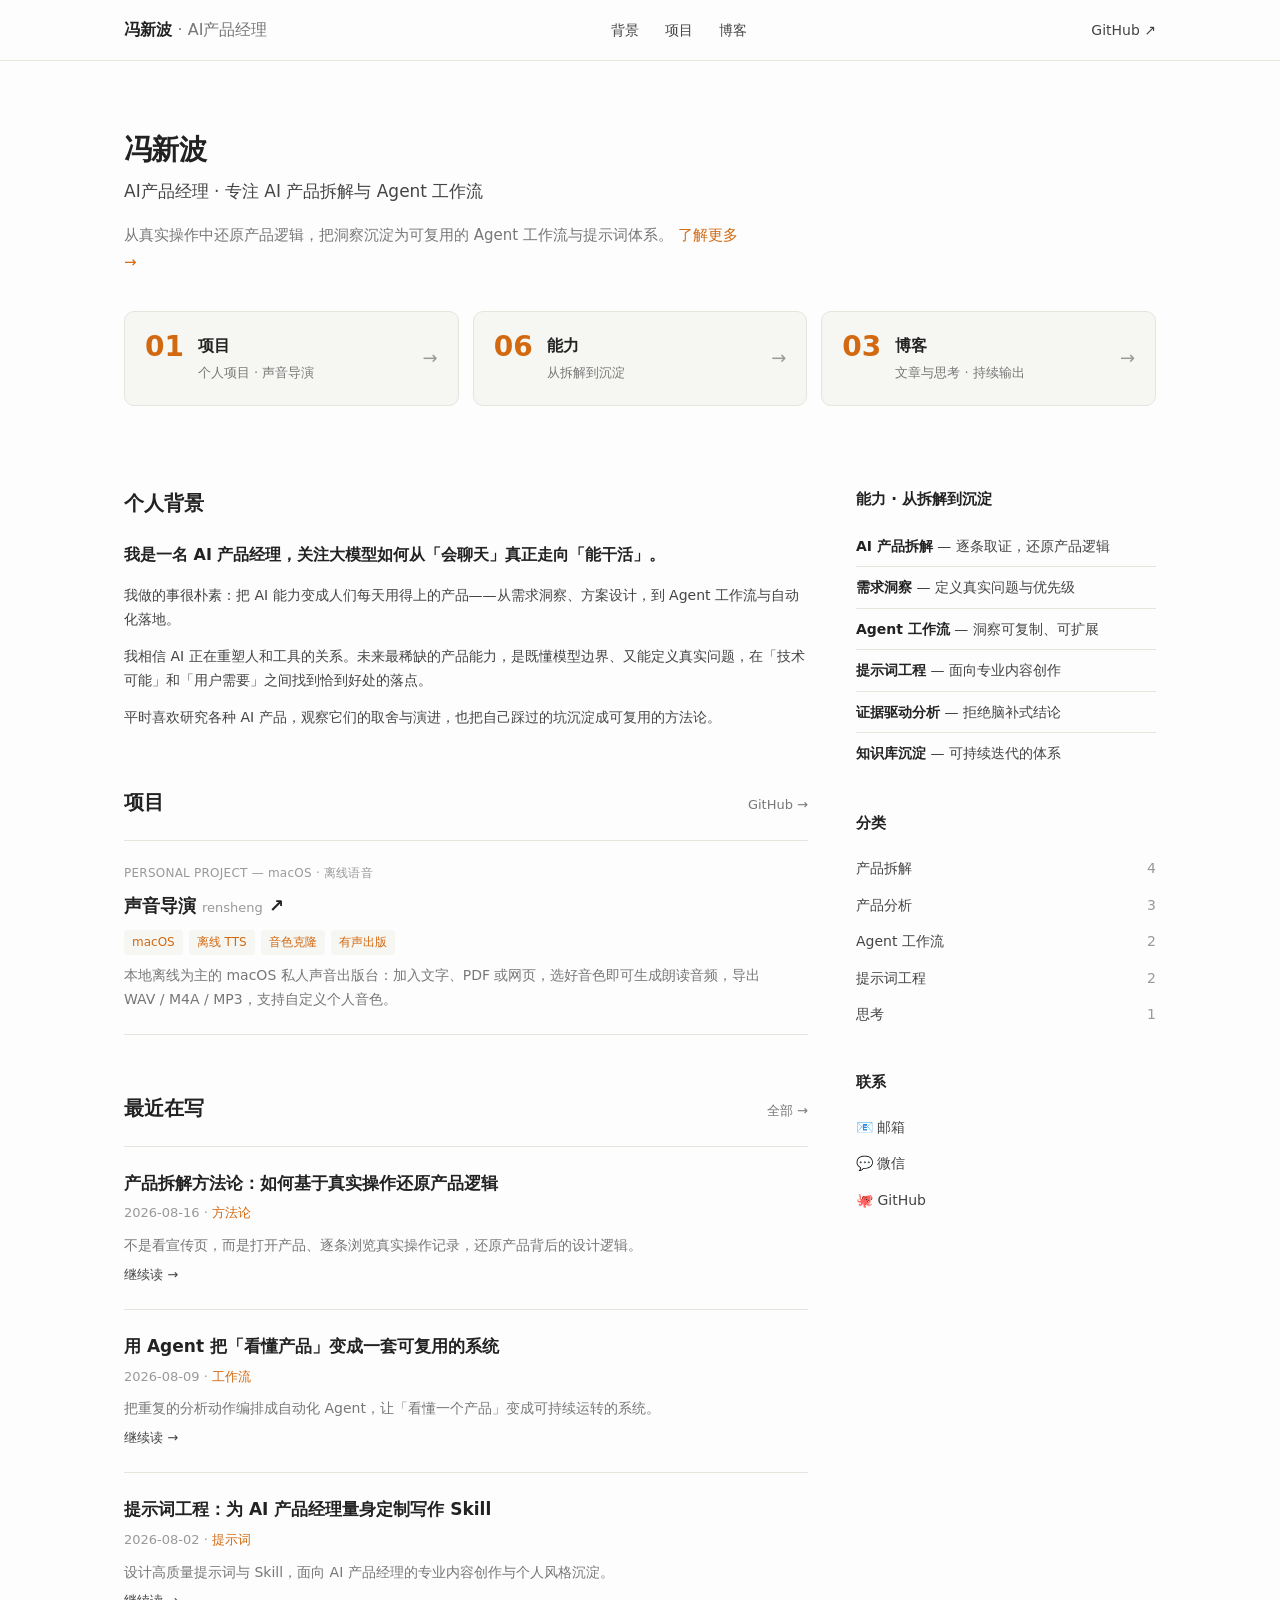
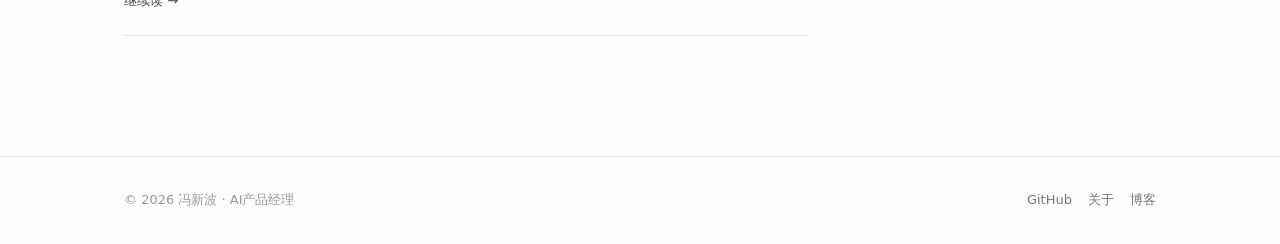
==== index.html @ 83d8dc81 "清除「用户旅程分析」表述，拆解保留但精简" ====
<!DOCTYPE html>
<html lang="zh-CN">
<head>
<meta charset="UTF-8" />
<meta name="viewport" content="width=device-width, initial-scale=1.0" />
<title>冯新波 · AI产品经理</title>
<meta name="description" content="冯新波，AI产品经理。专注 AI 产品拆解、Agent 工作流与提示词工程。" />

<style>
  :root {
    --bg: #fdfdfd;         /* 米白底 */
    --bg-soft: #f6f6f3;    /* 浅暖灰 */
    --bg-soft-2: #efeeea;  /* 更浅暖灰 */
    --ink: #222222;        /* 主文字 */
    --ink-soft: #444444;   /* 次级文字 */
    --ink-mute: #777777;   /* 弱文字 */
    --ink-faint: #999999;  /* 更弱文字 */
    --rule: #e6e4dd;       /* 分隔线 */
    --accent: #d26911;     /* 橙色点缀 */
    --accent-hover: #b35309;
    --max: 1080px;
  }

  * { margin: 0; padding: 0; box-sizing: border-box; }
  html { scroll-behavior: smooth; }

  body {
    font-family: -apple-system, "system-ui", "SF Pro Text", "PingFang SC",
      "Hiragino Sans GB", "Microsoft YaHei", "Helvetica Neue", Arial, sans-serif;
    background: var(--bg);
    color: var(--ink);
    font-size: 15px;
    line-height: 1.75;
    -webkit-font-smoothing: antialiased;
  }

  a { color: inherit; text-decoration: none; }
  a:hover { color: var(--accent); }
  ul { list-style: none; }

  .container { max-width: var(--max); margin: 0 auto; padding: 0 24px; }

  /* ---------- 顶栏 ---------- */
  header {
    position: sticky; top: 0; z-index: 50;
    background: rgba(253,253,253,.92);
    backdrop-filter: blur(10px);
    -webkit-backdrop-filter: blur(10px);
    border-bottom: 1px solid var(--rule);
  }
  .nav { display: flex; align-items: center; justify-content: space-between; height: 60px; gap: 20px; }
  .brand { font-weight: 700; font-size: 16px; color: var(--ink); white-space: nowrap; }
  .brand .tagline { font-weight: 400; color: var(--ink-mute); }
  .nav-links { display: flex; gap: 26px; }
  .nav-links a { font-size: 14px; color: var(--ink-soft); }
  .nav-links a:hover { color: var(--accent); }
  .nav-gh { font-size: 14px; color: var(--ink-soft); white-space: nowrap; }
  .nav-gh:hover { color: var(--accent); }
  @media (max-width: 680px) { .brand .tagline { display: none; } .nav-links { gap: 16px; } }

  /* ---------- Hero ---------- */
  .hero { padding: 72px 0 40px; }
  .hero h1 { font-size: 28px; font-weight: 800; letter-spacing: -0.02em; line-height: 1.2; }
  .hero .sub { font-size: 17px; color: var(--ink-soft); margin-top: 10px; }
  .hero .intro { font-size: 15px; color: var(--ink-mute); max-width: 620px; margin-top: 16px; }
  .hero .intro a { color: var(--accent); }

  /* 统计卡片 */
  .cards { display: grid; grid-template-columns: repeat(3, 1fr); gap: 14px; margin-top: 36px; }
  @media (max-width: 680px) { .cards { grid-template-columns: 1fr; } }
  .card {
    display: flex; align-items: flex-start; gap: 14px;
    background: var(--bg-soft); border: 1px solid var(--rule); border-radius: 10px;
    padding: 20px; transition: border-color .2s, transform .2s;
  }
  .card:hover { border-color: var(--accent); transform: translateY(-2px); }
  .card .num { font-size: 28px; font-weight: 800; color: var(--accent); line-height: 1.1; }
  .card h3 { font-size: 16px; font-weight: 700; }
  .card p { font-size: 13px; color: var(--ink-mute); margin-top: 2px; }
  .card .arrow { margin-left: auto; color: var(--ink-faint); font-size: 18px; align-self: center; }

  /* ---------- 两栏布局 ---------- */
  .layout { display: grid; grid-template-columns: 1fr 300px; gap: 48px; padding: 40px 0 64px; }
  @media (max-width: 860px) { .layout { grid-template-columns: 1fr; } }

  /* 主栏 section */
  .main section { margin-bottom: 56px; }
  .sec-head { display: flex; align-items: baseline; justify-content: space-between; margin-bottom: 20px; }
  .sec-head h2 { font-size: 20px; font-weight: 700; }
  .sec-head .all { font-size: 13px; color: var(--ink-mute); }
  .sec-head .all:hover { color: var(--accent); }

  .about-text .lead { font-size: 16px; color: var(--ink); font-weight: 600; margin-bottom: 14px; }
  .about-text p { font-size: 14px; color: var(--ink-soft); margin-bottom: 12px; }

  /* 项目列表 */
  .project-item { padding: 22px 0; border-top: 1px solid var(--rule); }
  .project-item:last-child { border-bottom: 1px solid var(--rule); }
  .project-item .meta { font-size: 12px; color: var(--ink-faint); letter-spacing: .02em; margin-bottom: 6px; }
  .project-item h3 { font-size: 18px; font-weight: 700; }
  .project-item h3 a:hover { color: var(--accent); }
  .project-item h3 .repo { font-weight: 400; font-size: 13px; color: var(--ink-faint); margin-left: 6px; }
  .project-item .tags { margin-top: 6px; }
  .project-item .tag { display: inline-block; font-size: 12px; color: var(--accent); background: var(--bg-soft); border-radius: 4px; padding: 2px 8px; margin-right: 6px; }
  .project-item p { font-size: 14px; color: var(--ink-mute); margin-top: 8px; max-width: 640px; }

  /* 博客列表 */
  .post-item { padding: 22px 0; border-top: 1px solid var(--rule); }
  .post-item:last-child { border-bottom: 1px solid var(--rule); }
  .post-item h3 { font-size: 17px; font-weight: 700; }
  .post-item h3 a:hover { color: var(--accent); }
  .post-item .meta { font-size: 13px; color: var(--ink-faint); margin-top: 4px; }
  .post-item .meta .cat { color: var(--accent); }
  .post-item p { font-size: 14px; color: var(--ink-mute); margin-top: 8px; }
  .post-item .more { font-size: 13px; color: var(--ink-soft); margin-top: 6px; display: inline-block; }
  .post-item .more:hover { color: var(--accent); }

  /* ---------- 侧栏 ---------- */
  .sidebar section { margin-bottom: 36px; }
  .sidebar h2 { font-size: 15px; font-weight: 700; margin-bottom: 14px; color: var(--ink); }
  .sidebar .about-me { display: flex; gap: 14px; align-items: flex-start; }
  .avatar {
    width: 52px; height: 52px; border-radius: 50%; flex-shrink: 0;
    background: var(--bg-soft-2); color: var(--accent);
    display: grid; place-items: center; font-size: 22px; font-weight: 700;
  }
  .sidebar .about-me p { font-size: 13.5px; color: var(--ink-soft); }
  .sidebar .about-me p + p { margin-top: 6px; }
  .sidebar .about-me .name { font-weight: 700; color: var(--ink); font-size: 15px; }
  .sidebar .about-me a { color: var(--accent); }

  /* 能力列表 */
  .skill-list li { padding: 8px 0; border-top: 1px solid var(--rule); font-size: 14px; color: var(--ink-soft); }
  .skill-list li:first-child { border-top: none; }
  .skill-list li b { font-weight: 600; color: var(--ink); }

  /* 分类 */
  .cat-list li { display: flex; justify-content: space-between; padding: 6px 0; font-size: 14px; }
  .cat-list li a { color: var(--ink-soft); }
  .cat-list li a:hover { color: var(--accent); }
  .cat-list li .count { color: var(--ink-faint); }

  /* 联系 */
  .contact-list li { padding: 6px 0; font-size: 14px; }
  .contact-list a { color: var(--ink-soft); }
  .contact-list a:hover { color: var(--accent); }

  /* ---------- 页脚 ---------- */
  footer { border-top: 1px solid var(--rule); padding: 32px 0; }
  .footer-inner { display: flex; justify-content: space-between; align-items: center; gap: 16px; flex-wrap: wrap; font-size: 13px; color: var(--ink-faint); }
  .footer-inner .links { display: flex; gap: 16px; }
  .footer-inner .links a { color: var(--ink-mute); }
  .footer-inner .links a:hover { color: var(--accent); }
</style>
</head>
<body>

<!-- ===================== 顶栏 ===================== -->
<header>
  <div class="container nav">
    <a class="brand" href="#top">冯新波 <span class="tagline">· AI产品经理</span></a>
    <nav class="nav-links">
      <a href="#about">背景</a>
      <a href="#projects">项目</a>
      <a href="#blog">博客</a>
    </nav>
    <a class="nav-gh" href="https://github.com/fengxinbo558" target="_blank" rel="noopener">GitHub ↗</a>
  </div>
</header>

<main class="container" id="top">

  <!-- ===================== Hero ===================== -->
  <section class="hero">
    <h1>冯新波</h1>
    <p class="sub">AI产品经理 · 专注 AI 产品拆解与 Agent 工作流</p>
    <p class="intro">
      从真实操作中还原产品逻辑，把洞察沉淀为可复用的 Agent 工作流与提示词体系。
      <a href="#about">了解更多 →</a>
    </p>

    <div class="cards">
      <a class="card" href="#projects">
        <span class="num">01</span>
        <div><h3>项目</h3><p>个人项目 · 声音导演</p></div>
        <span class="arrow">→</span>
      </a>
      <a class="card" href="#skills">
        <span class="num">06</span>
        <div><h3>能力</h3><p>从拆解到沉淀</p></div>
        <span class="arrow">→</span>
      </a>
      <a class="card" href="#blog">
        <span class="num">03</span>
        <div><h3>博客</h3><p>文章与思考 · 持续输出</p></div>
        <span class="arrow">→</span>
      </a>
    </div>
  </section>

  <!-- ===================== 两栏 ===================== -->
  <div class="layout">

    <!-- ---------- 主栏 ---------- -->
    <div class="main">

      <!-- 个人背景 -->
      <section id="about">
        <div class="sec-head">
          <h2>个人背景</h2>
        </div>
        <div class="about-text">
          <p class="lead">我是一名 AI 产品经理，关注大模型如何从「会聊天」真正走向「能干活」。</p>
          <p>我做的事很朴素：把 AI 能力变成人们每天用得上的产品——从需求洞察、方案设计，到 Agent 工作流与自动化落地。</p>
          <p>我相信 AI 正在重塑人和工具的关系。未来最稀缺的产品能力，是既懂模型边界、又能定义真实问题，在「技术可能」和「用户需要」之间找到恰到好处的落点。</p>
          <p>平时喜欢研究各种 AI 产品，观察它们的取舍与演进，也把自己踩过的坑沉淀成可复用的方法论。</p>
        </div>
      </section>

      <!-- 项目 -->
      <section id="projects">
        <div class="sec-head">
          <h2>项目</h2>
          <a class="all" href="https://github.com/fengxinbo558" target="_blank" rel="noopener">GitHub →</a>
        </div>

        <div class="project-item">
          <div class="meta">PERSONAL PROJECT — macOS · 离线语音</div>
          <h3><a href="https://github.com/fengxinbo558/rensheng" target="_blank" rel="noopener">声音导演<span class="repo">rensheng</span> ↗</a></h3>
          <div class="tags"><span class="tag">macOS</span><span class="tag">离线 TTS</span><span class="tag">音色克隆</span><span class="tag">有声出版</span></div>
          <p>本地离线为主的 macOS 私人声音出版台：加入文字、PDF 或网页，选好音色即可生成朗读音频，导出 WAV / M4A / MP3，支持自定义个人音色。</p>
        </div>
      </section>

      <!-- 博客 -->
      <section id="blog">
        <div class="sec-head">
          <h2>最近在写</h2>
          <a class="all" href="#blog">全部 →</a>
        </div>

        <div class="post-item">
          <h3><a href="#">产品拆解方法论：如何基于真实操作还原产品逻辑</a></h3>
          <div class="meta">2026-08-16 · <span class="cat">方法论</span></div>
          <p>不是看宣传页，而是打开产品、逐条浏览真实操作记录，还原产品背后的设计逻辑。</p>
          <a class="more" href="#">继续读 →</a>
        </div>

        <div class="post-item">
          <h3><a href="#">用 Agent 把「看懂产品」变成一套可复用的系统</a></h3>
          <div class="meta">2026-08-09 · <span class="cat">工作流</span></div>
          <p>把重复的分析动作编排成自动化 Agent，让「看懂一个产品」变成可持续运转的系统。</p>
          <a class="more" href="#">继续读 →</a>
        </div>

        <div class="post-item">
          <h3><a href="#">提示词工程：为 AI 产品经理量身定制写作 Skill</a></h3>
          <div class="meta">2026-08-02 · <span class="cat">提示词</span></div>
          <p>设计高质量提示词与 Skill，面向 AI 产品经理的专业内容创作与个人风格沉淀。</p>
          <a class="more" href="#">继续读 →</a>
        </div>
      </section>
    </div>

    <!-- ---------- 侧栏 ---------- -->
    <aside class="sidebar">

      <!-- 能力 · 从拆解到沉淀 -->
      <section id="skills">
        <h2>能力 · 从拆解到沉淀</h2>
        <ul class="skill-list">
          <li><b>AI 产品拆解</b> — 逐条取证，还原产品逻辑</li>
          <li><b>需求洞察</b> — 定义真实问题与优先级</li>
          <li><b>Agent 工作流</b> — 洞察可复制、可扩展</li>
          <li><b>提示词工程</b> — 面向专业内容创作</li>
          <li><b>证据驱动分析</b> — 拒绝脑补式结论</li>
          <li><b>知识库沉淀</b> — 可持续迭代的体系</li>
        </ul>
      </section>

      <!-- 分类 -->
      <section>
        <h2>分类</h2>
        <ul class="cat-list">
          <li><a href="#blog">产品拆解</a><span class="count">4</span></li>
          <li><a href="#blog">产品分析</a><span class="count">3</span></li>
          <li><a href="#blog">Agent 工作流</a><span class="count">2</span></li>
          <li><a href="#blog">提示词工程</a><span class="count">2</span></li>
          <li><a href="#blog">思考</a><span class="count">1</span></li>
        </ul>
      </section>

      <!-- 联系 -->
      <section>
        <h2>联系</h2>
        <ul class="contact-list">
          <!-- CONTACT：替换为真实邮箱 / 微信 -->
          <li><a href="mailto:you@example.com">📧 邮箱</a></li>
          <li><a href="#">💬 微信</a></li>
          <li><a href="https://github.com/fengxinbo558" target="_blank" rel="noopener">🐙 GitHub</a></li>
        </ul>
      </section>
    </aside>
  </div>
</main>

<!-- ===================== 页脚 ===================== -->
<footer>
  <div class="container footer-inner">
    <div>© 2026 冯新波 · AI产品经理</div>
    <div class="links">
      <a href="https://github.com/fengxinbo558" target="_blank" rel="noopener">GitHub</a>
      <a href="#about">关于</a>
      <a href="#blog">博客</a>
    </div>
  </div>
</footer>

</body>
</html>
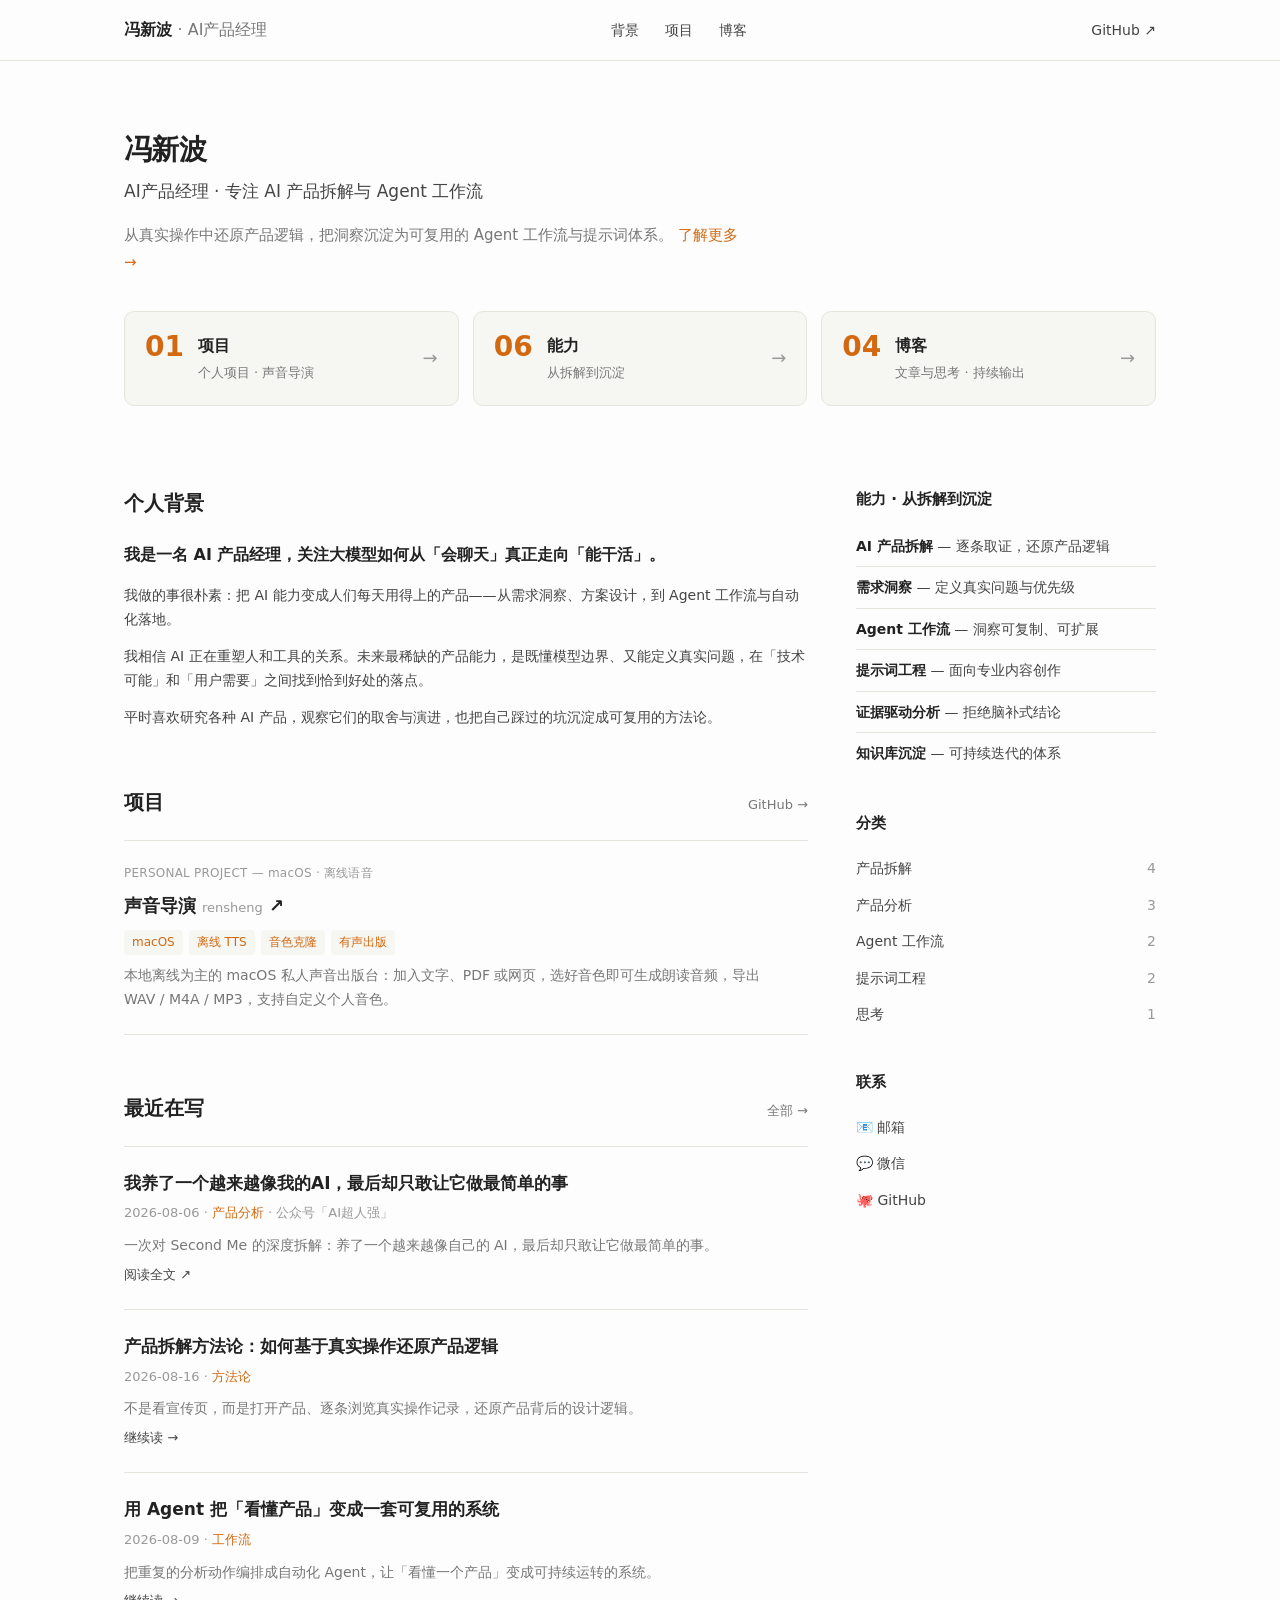
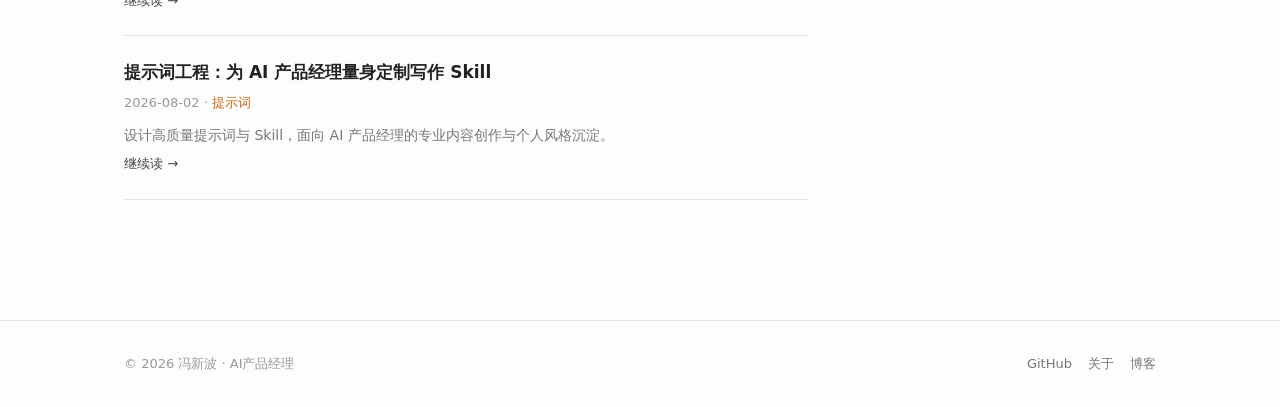
==== commit ab760bf2: "「最近在写」加入公众号文章（跳转微信原文）" ====
--- a/index.html
+++ b/index.html
@@ -191,7 +191,7 @@
         <span class="arrow">→</span>
       </a>
       <a class="card" href="#blog">
-        <span class="num">03</span>
+        <span class="num">04</span>
         <div><h3>博客</h3><p>文章与思考 · 持续输出</p></div>
         <span class="arrow">→</span>
       </a>
@@ -237,6 +237,13 @@
         <div class="sec-head">
           <h2>最近在写</h2>
           <a class="all" href="#blog">全部 →</a>
+        </div>
+
+        <div class="post-item">
+          <h3><a href="https://mp.weixin.qq.com/s/t1m4CRxeSTAquwfZ5ij9jw" target="_blank" rel="noopener">我养了一个越来越像我的AI，最后却只敢让它做最简单的事</a></h3>
+          <div class="meta">2026-08-06 · <span class="cat">产品分析</span> · 公众号「AI超人强」</div>
+          <p>一次对 Second Me 的深度拆解：养了一个越来越像自己的 AI，最后却只敢让它做最简单的事。</p>
+          <a class="more" href="https://mp.weixin.qq.com/s/t1m4CRxeSTAquwfZ5ij9jw" target="_blank" rel="noopener">阅读全文 ↗</a>
         </div>
 
         <div class="post-item">
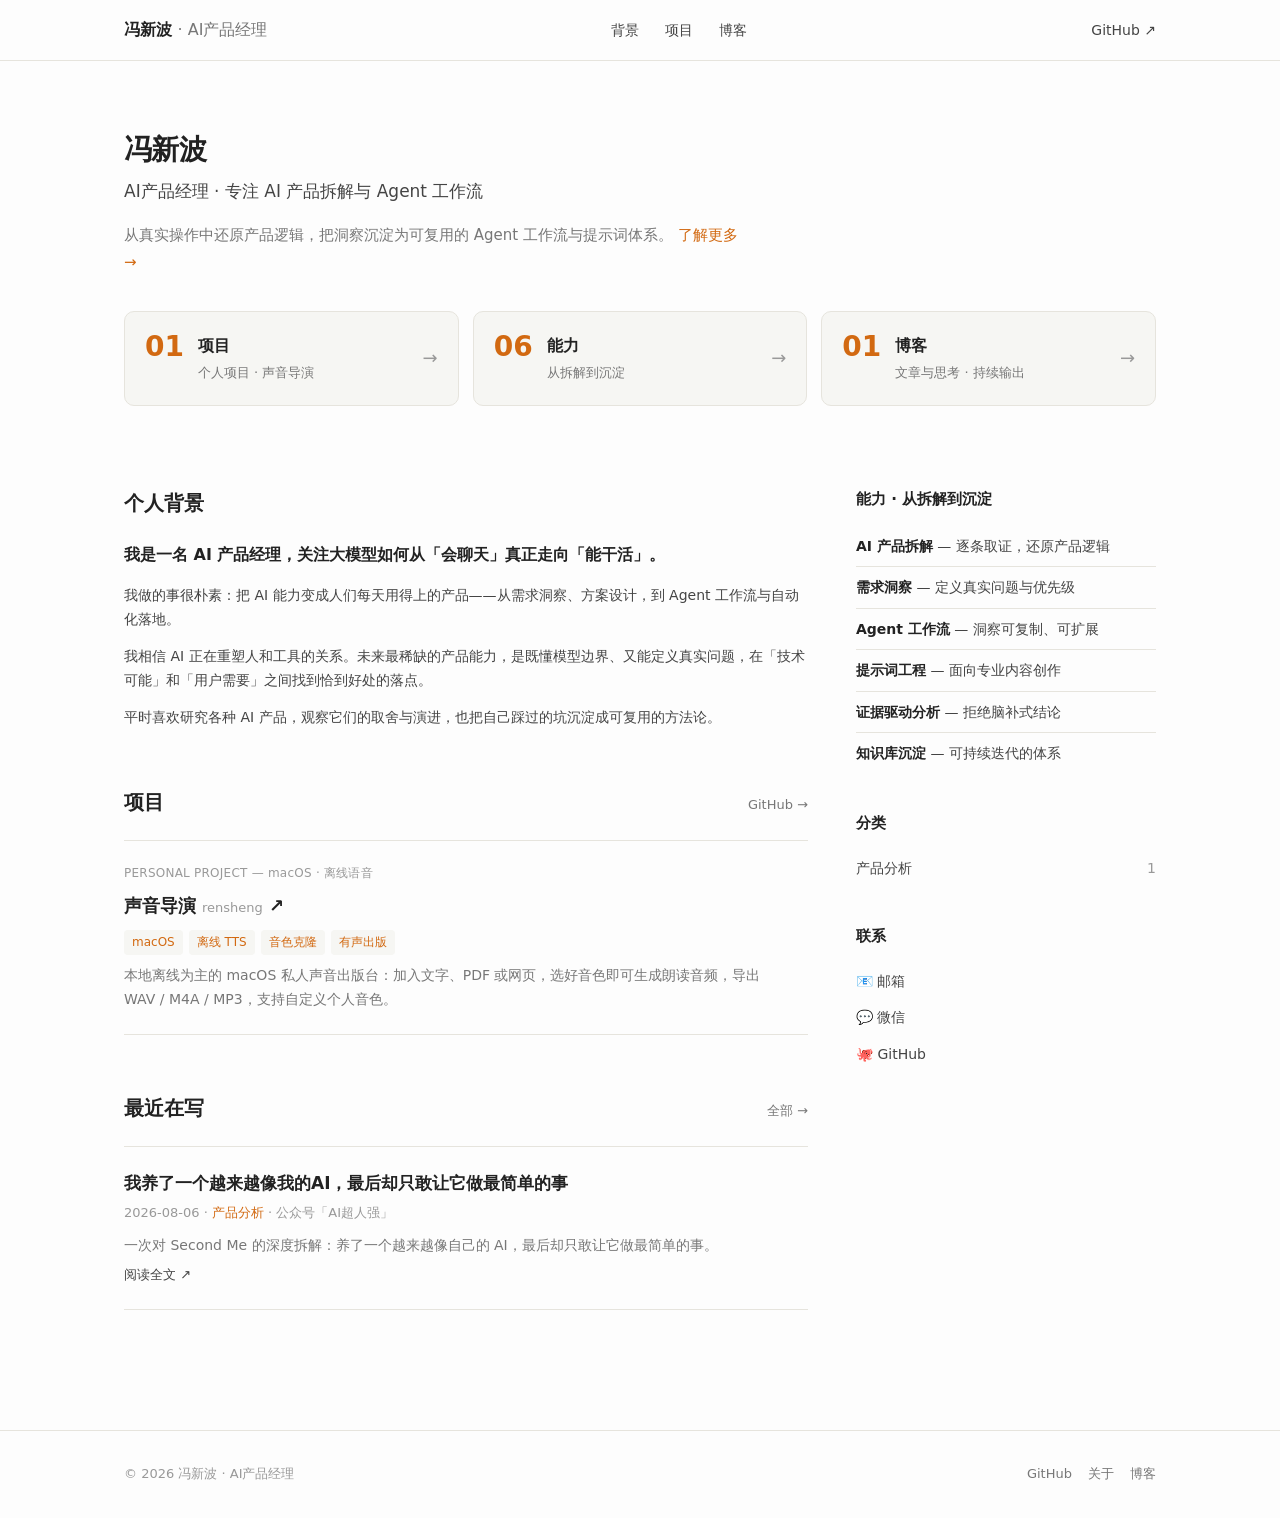
==== commit 82f73814: "删掉占位文章，只保留真实公众号文章" ====
--- a/index.html
+++ b/index.html
@@ -191,7 +191,7 @@
         <span class="arrow">→</span>
       </a>
       <a class="card" href="#blog">
-        <span class="num">04</span>
+        <span class="num">01</span>
         <div><h3>博客</h3><p>文章与思考 · 持续输出</p></div>
         <span class="arrow">→</span>
       </a>
@@ -246,26 +246,6 @@
           <a class="more" href="https://mp.weixin.qq.com/s/t1m4CRxeSTAquwfZ5ij9jw" target="_blank" rel="noopener">阅读全文 ↗</a>
         </div>
 
-        <div class="post-item">
-          <h3><a href="#">产品拆解方法论：如何基于真实操作还原产品逻辑</a></h3>
-          <div class="meta">2026-08-16 · <span class="cat">方法论</span></div>
-          <p>不是看宣传页，而是打开产品、逐条浏览真实操作记录，还原产品背后的设计逻辑。</p>
-          <a class="more" href="#">继续读 →</a>
-        </div>
-
-        <div class="post-item">
-          <h3><a href="#">用 Agent 把「看懂产品」变成一套可复用的系统</a></h3>
-          <div class="meta">2026-08-09 · <span class="cat">工作流</span></div>
-          <p>把重复的分析动作编排成自动化 Agent，让「看懂一个产品」变成可持续运转的系统。</p>
-          <a class="more" href="#">继续读 →</a>
-        </div>
-
-        <div class="post-item">
-          <h3><a href="#">提示词工程：为 AI 产品经理量身定制写作 Skill</a></h3>
-          <div class="meta">2026-08-02 · <span class="cat">提示词</span></div>
-          <p>设计高质量提示词与 Skill，面向 AI 产品经理的专业内容创作与个人风格沉淀。</p>
-          <a class="more" href="#">继续读 →</a>
-        </div>
       </section>
     </div>
 
@@ -289,11 +269,7 @@
       <section>
         <h2>分类</h2>
         <ul class="cat-list">
-          <li><a href="#blog">产品拆解</a><span class="count">4</span></li>
-          <li><a href="#blog">产品分析</a><span class="count">3</span></li>
-          <li><a href="#blog">Agent 工作流</a><span class="count">2</span></li>
-          <li><a href="#blog">提示词工程</a><span class="count">2</span></li>
-          <li><a href="#blog">思考</a><span class="count">1</span></li>
+          <li><a href="#blog">产品分析</a><span class="count">1</span></li>
         </ul>
       </section>
 
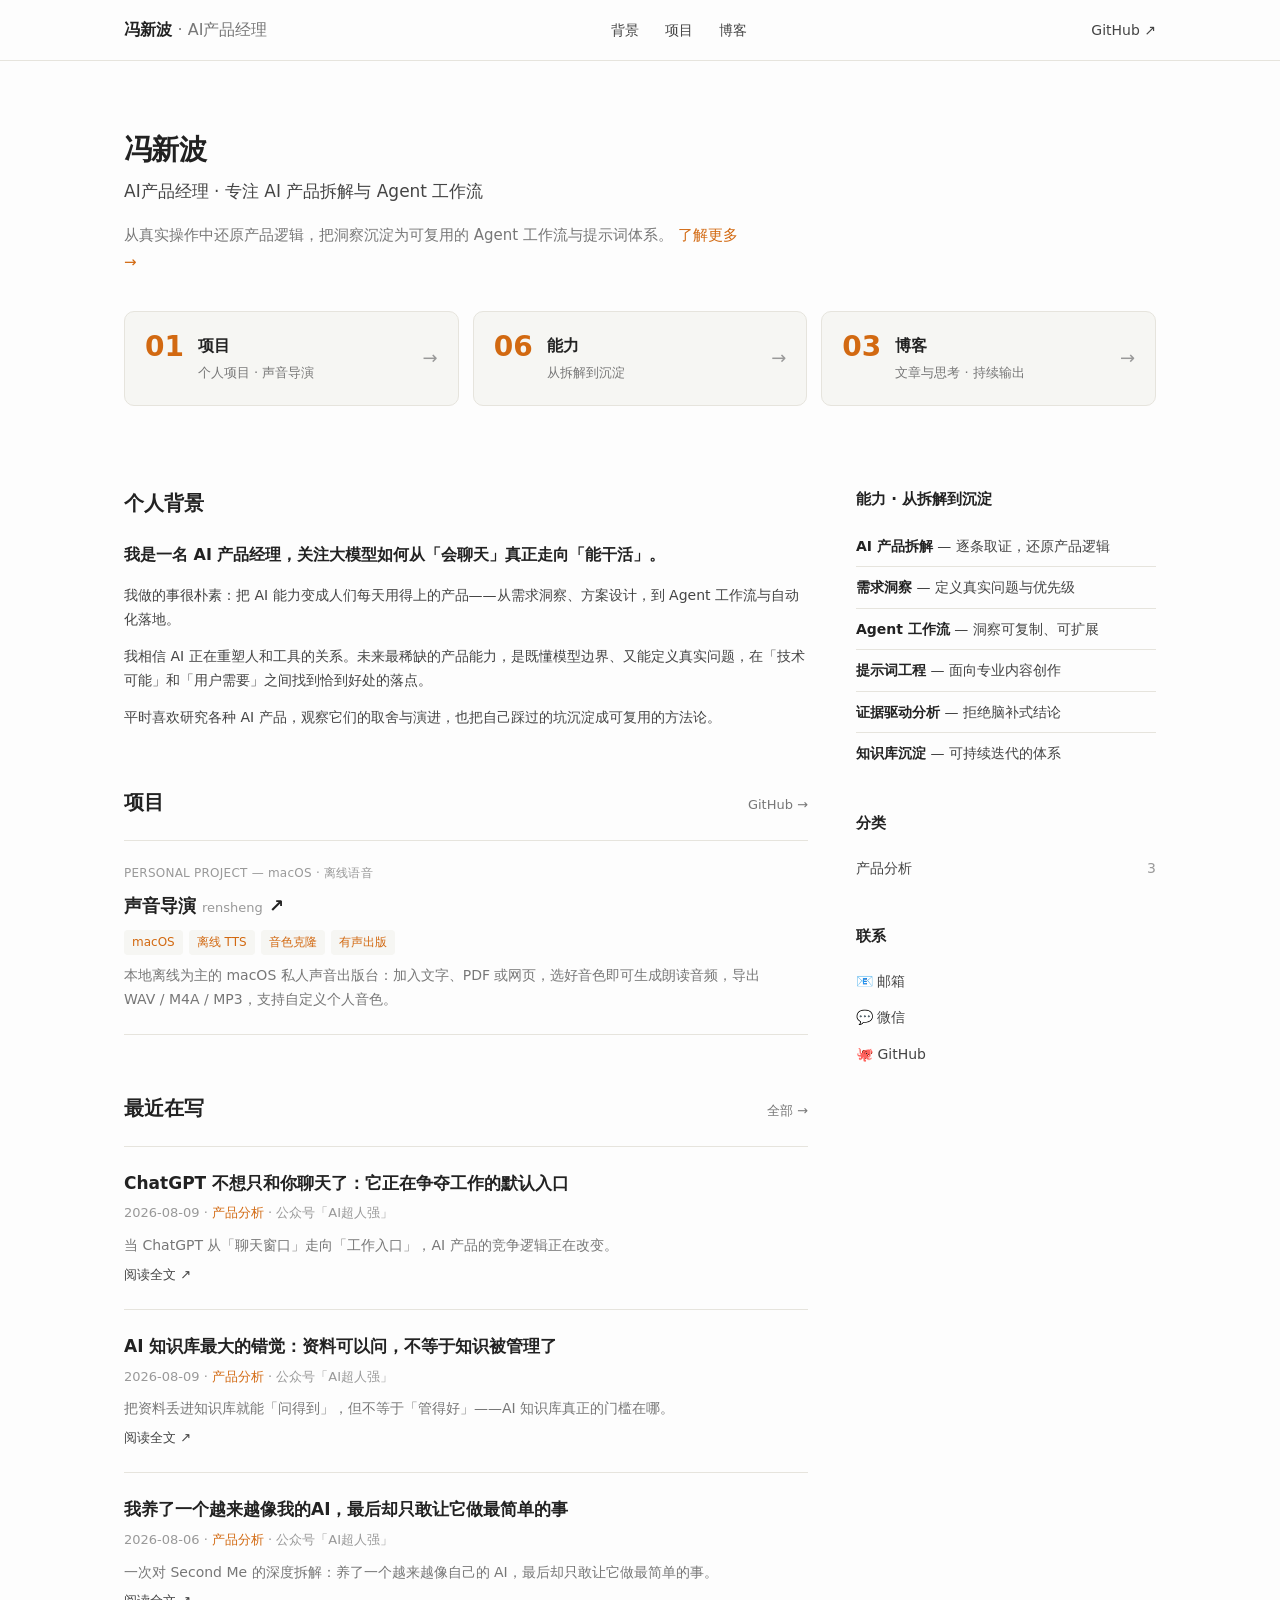
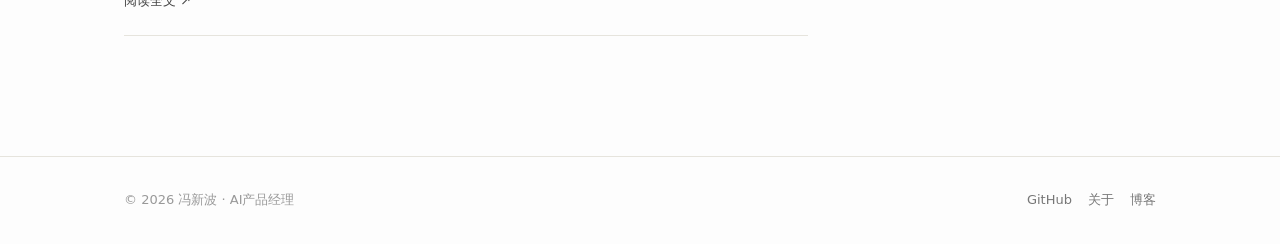
==== commit c89feeec: "加入另外两篇公众号文章（共三篇）" ====
--- a/index.html
+++ b/index.html
@@ -191,7 +191,7 @@
         <span class="arrow">→</span>
       </a>
       <a class="card" href="#blog">
-        <span class="num">01</span>
+        <span class="num">03</span>
         <div><h3>博客</h3><p>文章与思考 · 持续输出</p></div>
         <span class="arrow">→</span>
       </a>
@@ -237,6 +237,20 @@
         <div class="sec-head">
           <h2>最近在写</h2>
           <a class="all" href="#blog">全部 →</a>
+        </div>
+
+        <div class="post-item">
+          <h3><a href="https://mp.weixin.qq.com/s/vXqV_QBgE5vNep-U0-KMqw" target="_blank" rel="noopener">ChatGPT 不想只和你聊天了：它正在争夺工作的默认入口</a></h3>
+          <div class="meta">2026-08-09 · <span class="cat">产品分析</span> · 公众号「AI超人强」</div>
+          <p>当 ChatGPT 从「聊天窗口」走向「工作入口」，AI 产品的竞争逻辑正在改变。</p>
+          <a class="more" href="https://mp.weixin.qq.com/s/vXqV_QBgE5vNep-U0-KMqw" target="_blank" rel="noopener">阅读全文 ↗</a>
+        </div>
+
+        <div class="post-item">
+          <h3><a href="https://mp.weixin.qq.com/s/Qb1ArAg-xoccDqcfecveEQ" target="_blank" rel="noopener">AI 知识库最大的错觉：资料可以问，不等于知识被管理了</a></h3>
+          <div class="meta">2026-08-09 · <span class="cat">产品分析</span> · 公众号「AI超人强」</div>
+          <p>把资料丢进知识库就能「问得到」，但不等于「管得好」——AI 知识库真正的门槛在哪。</p>
+          <a class="more" href="https://mp.weixin.qq.com/s/Qb1ArAg-xoccDqcfecveEQ" target="_blank" rel="noopener">阅读全文 ↗</a>
         </div>
 
         <div class="post-item">
@@ -269,7 +283,7 @@
       <section>
         <h2>分类</h2>
         <ul class="cat-list">
-          <li><a href="#blog">产品分析</a><span class="count">1</span></li>
+          <li><a href="#blog">产品分析</a><span class="count">3</span></li>
         </ul>
       </section>
 
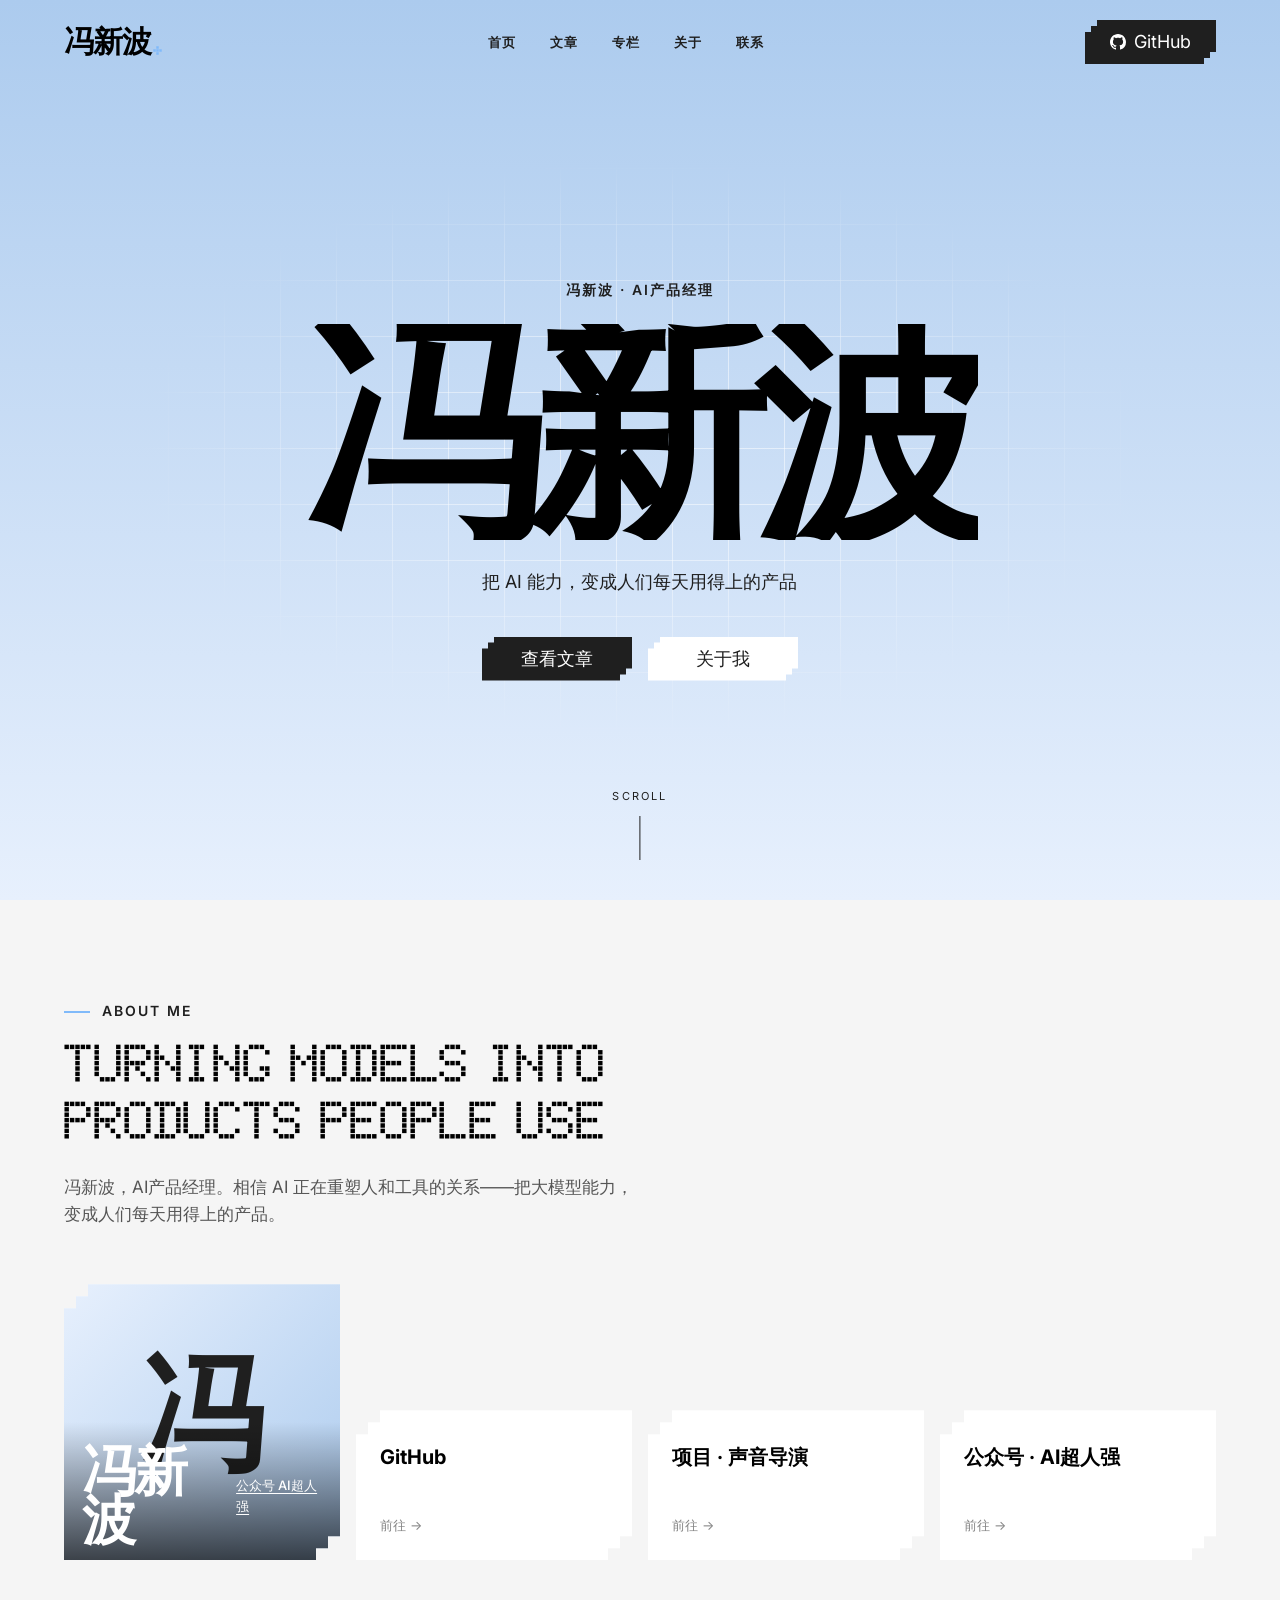
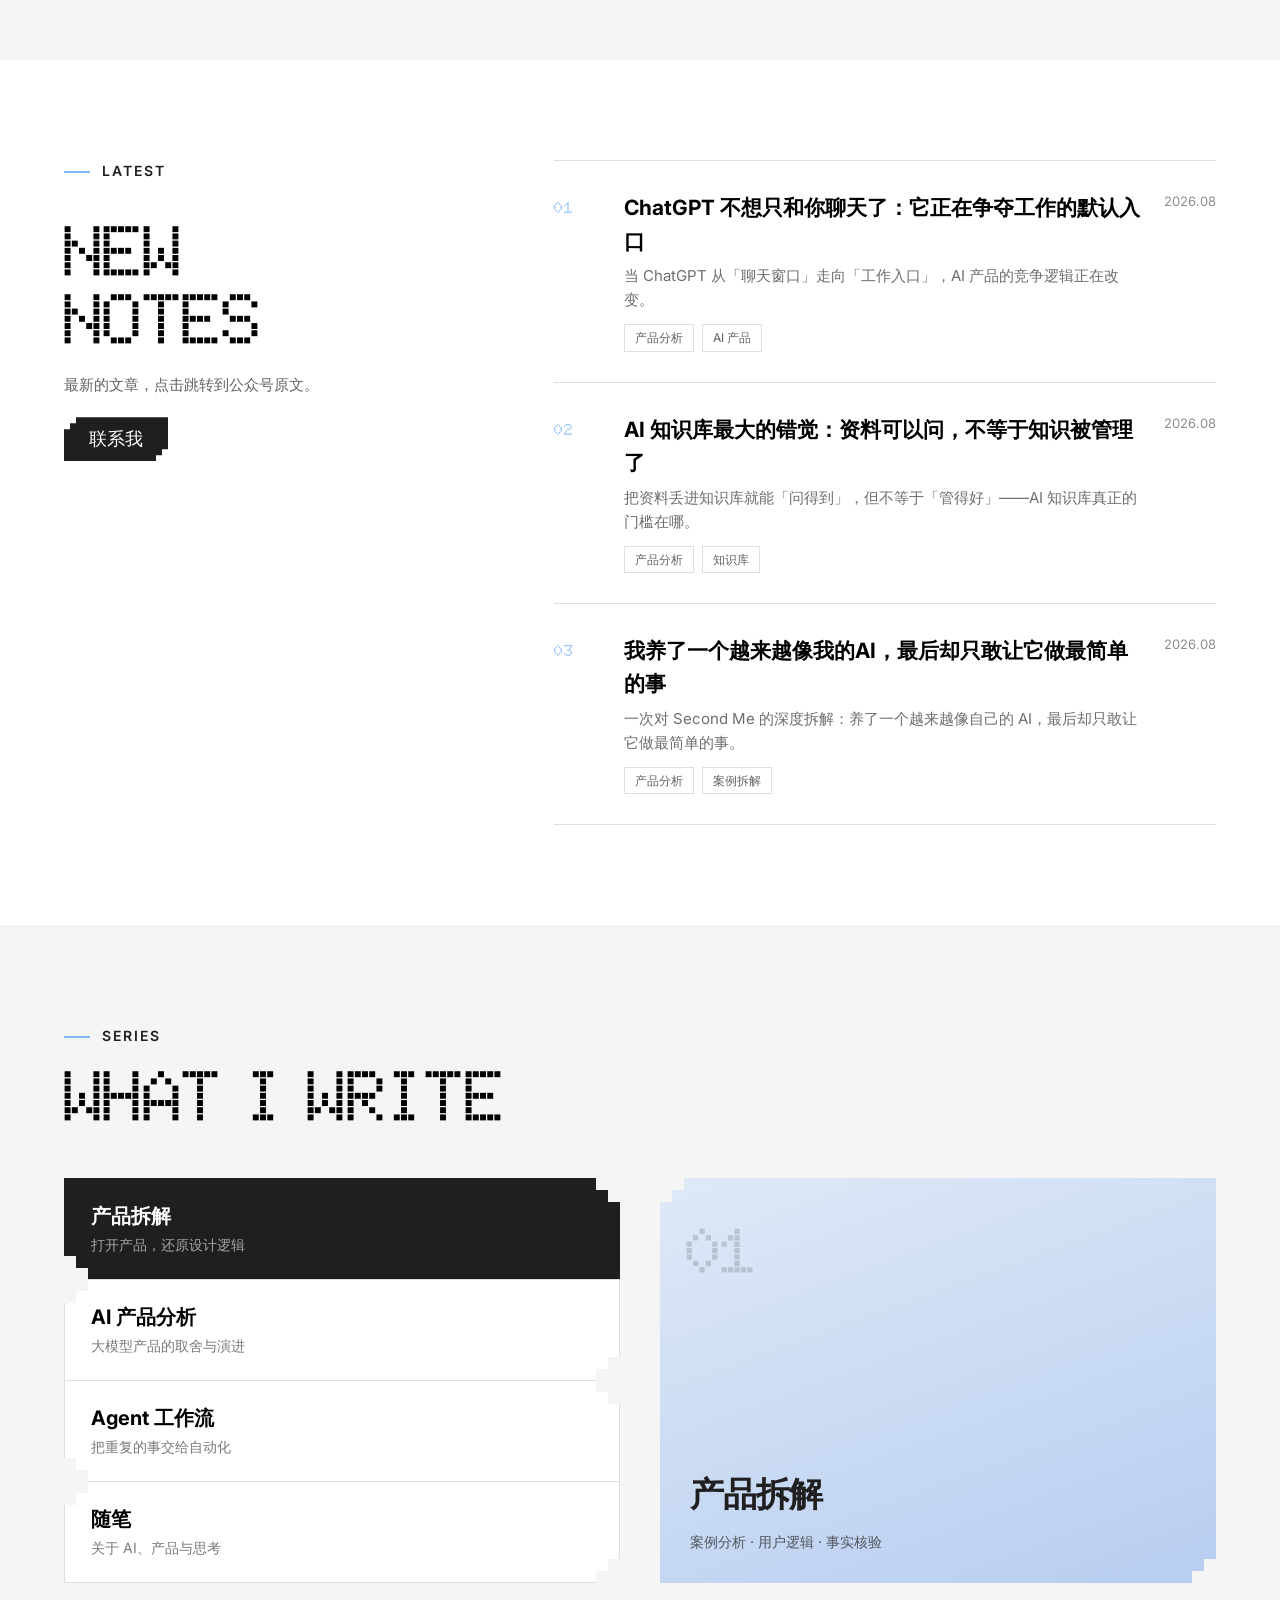
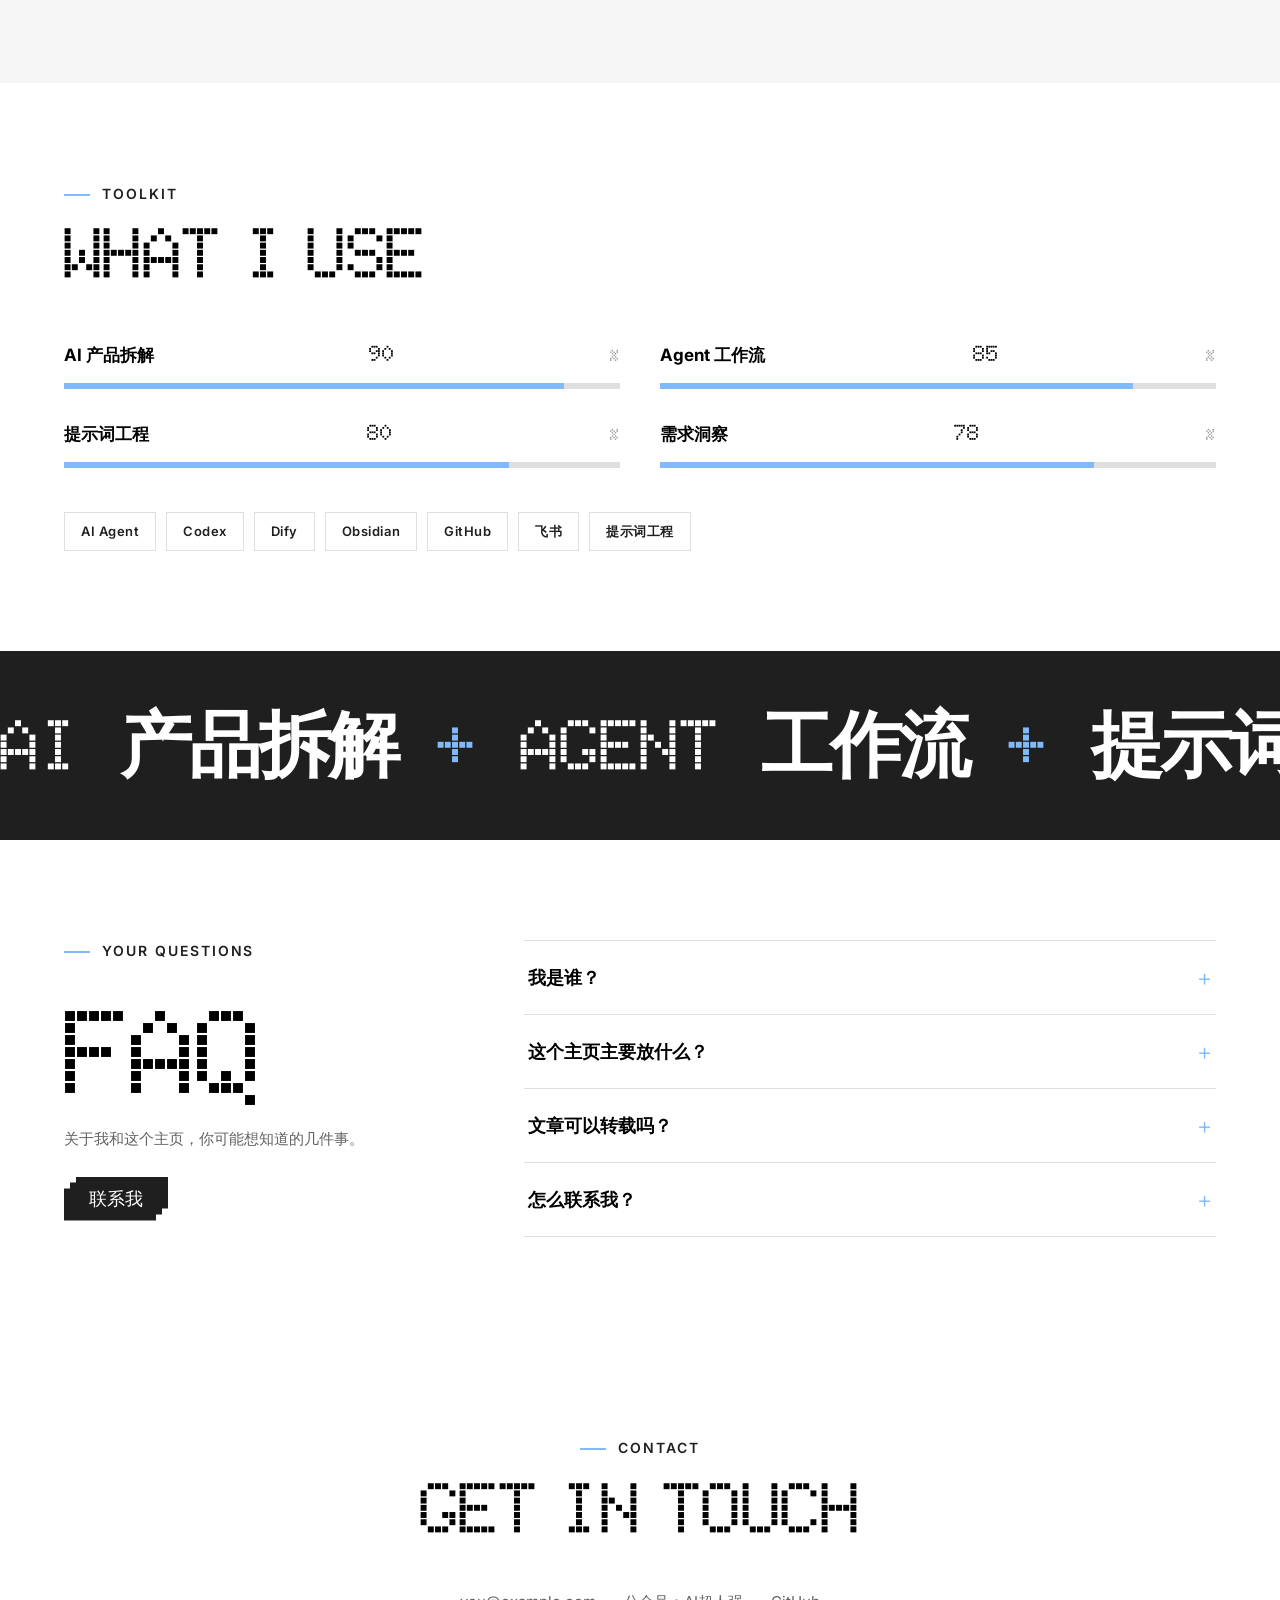
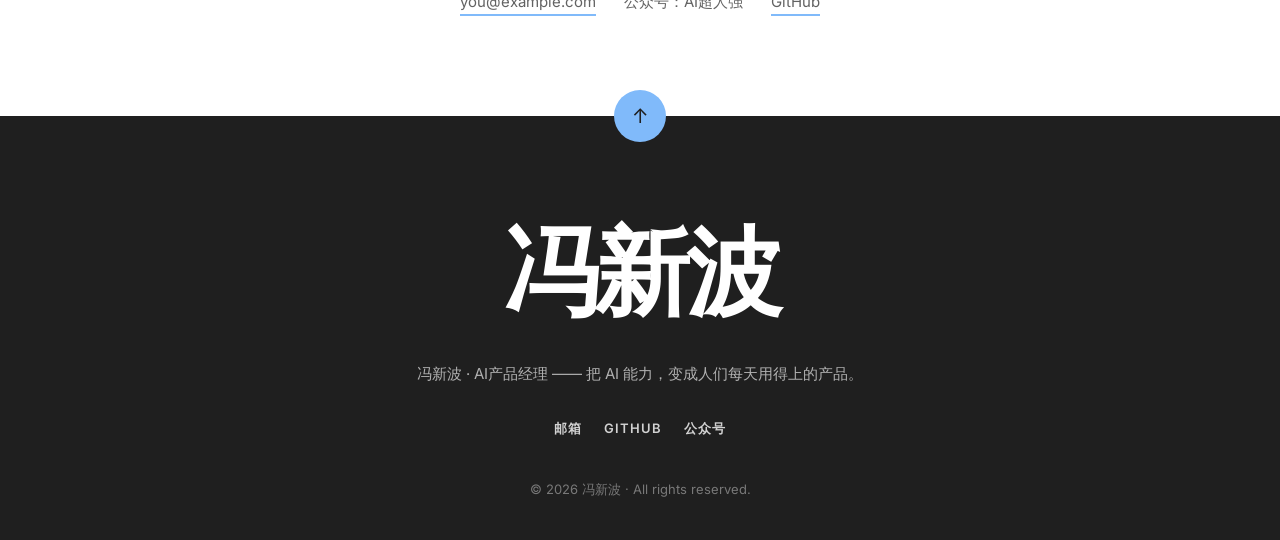
==== commit 67341536: "整体改版为 LECo 风格（黑白点阵字+切角+动效单页）" ====
--- a/index.html
+++ b/index.html
@@ -1,317 +1,320 @@
 <!DOCTYPE html>
 <html lang="zh-CN">
 <head>
-<meta charset="UTF-8" />
-<meta name="viewport" content="width=device-width, initial-scale=1.0" />
-<title>冯新波 · AI产品经理</title>
-<meta name="description" content="冯新波，AI产品经理。专注 AI 产品拆解、Agent 工作流与提示词工程。" />
-
-<style>
-  :root {
-    --bg: #fdfdfd;         /* 米白底 */
-    --bg-soft: #f6f6f3;    /* 浅暖灰 */
-    --bg-soft-2: #efeeea;  /* 更浅暖灰 */
-    --ink: #222222;        /* 主文字 */
-    --ink-soft: #444444;   /* 次级文字 */
-    --ink-mute: #777777;   /* 弱文字 */
-    --ink-faint: #999999;  /* 更弱文字 */
-    --rule: #e6e4dd;       /* 分隔线 */
-    --accent: #d26911;     /* 橙色点缀 */
-    --accent-hover: #b35309;
-    --max: 1080px;
-  }
-
-  * { margin: 0; padding: 0; box-sizing: border-box; }
-  html { scroll-behavior: smooth; }
-
-  body {
-    font-family: -apple-system, "system-ui", "SF Pro Text", "PingFang SC",
-      "Hiragino Sans GB", "Microsoft YaHei", "Helvetica Neue", Arial, sans-serif;
-    background: var(--bg);
-    color: var(--ink);
-    font-size: 15px;
-    line-height: 1.75;
-    -webkit-font-smoothing: antialiased;
-  }
-
-  a { color: inherit; text-decoration: none; }
-  a:hover { color: var(--accent); }
-  ul { list-style: none; }
-
-  .container { max-width: var(--max); margin: 0 auto; padding: 0 24px; }
-
-  /* ---------- 顶栏 ---------- */
-  header {
-    position: sticky; top: 0; z-index: 50;
-    background: rgba(253,253,253,.92);
-    backdrop-filter: blur(10px);
-    -webkit-backdrop-filter: blur(10px);
-    border-bottom: 1px solid var(--rule);
-  }
-  .nav { display: flex; align-items: center; justify-content: space-between; height: 60px; gap: 20px; }
-  .brand { font-weight: 700; font-size: 16px; color: var(--ink); white-space: nowrap; }
-  .brand .tagline { font-weight: 400; color: var(--ink-mute); }
-  .nav-links { display: flex; gap: 26px; }
-  .nav-links a { font-size: 14px; color: var(--ink-soft); }
-  .nav-links a:hover { color: var(--accent); }
-  .nav-gh { font-size: 14px; color: var(--ink-soft); white-space: nowrap; }
-  .nav-gh:hover { color: var(--accent); }
-  @media (max-width: 680px) { .brand .tagline { display: none; } .nav-links { gap: 16px; } }
-
-  /* ---------- Hero ---------- */
-  .hero { padding: 72px 0 40px; }
-  .hero h1 { font-size: 28px; font-weight: 800; letter-spacing: -0.02em; line-height: 1.2; }
-  .hero .sub { font-size: 17px; color: var(--ink-soft); margin-top: 10px; }
-  .hero .intro { font-size: 15px; color: var(--ink-mute); max-width: 620px; margin-top: 16px; }
-  .hero .intro a { color: var(--accent); }
-
-  /* 统计卡片 */
-  .cards { display: grid; grid-template-columns: repeat(3, 1fr); gap: 14px; margin-top: 36px; }
-  @media (max-width: 680px) { .cards { grid-template-columns: 1fr; } }
-  .card {
-    display: flex; align-items: flex-start; gap: 14px;
-    background: var(--bg-soft); border: 1px solid var(--rule); border-radius: 10px;
-    padding: 20px; transition: border-color .2s, transform .2s;
-  }
-  .card:hover { border-color: var(--accent); transform: translateY(-2px); }
-  .card .num { font-size: 28px; font-weight: 800; color: var(--accent); line-height: 1.1; }
-  .card h3 { font-size: 16px; font-weight: 700; }
-  .card p { font-size: 13px; color: var(--ink-mute); margin-top: 2px; }
-  .card .arrow { margin-left: auto; color: var(--ink-faint); font-size: 18px; align-self: center; }
-
-  /* ---------- 两栏布局 ---------- */
-  .layout { display: grid; grid-template-columns: 1fr 300px; gap: 48px; padding: 40px 0 64px; }
-  @media (max-width: 860px) { .layout { grid-template-columns: 1fr; } }
-
-  /* 主栏 section */
-  .main section { margin-bottom: 56px; }
-  .sec-head { display: flex; align-items: baseline; justify-content: space-between; margin-bottom: 20px; }
-  .sec-head h2 { font-size: 20px; font-weight: 700; }
-  .sec-head .all { font-size: 13px; color: var(--ink-mute); }
-  .sec-head .all:hover { color: var(--accent); }
-
-  .about-text .lead { font-size: 16px; color: var(--ink); font-weight: 600; margin-bottom: 14px; }
-  .about-text p { font-size: 14px; color: var(--ink-soft); margin-bottom: 12px; }
-
-  /* 项目列表 */
-  .project-item { padding: 22px 0; border-top: 1px solid var(--rule); }
-  .project-item:last-child { border-bottom: 1px solid var(--rule); }
-  .project-item .meta { font-size: 12px; color: var(--ink-faint); letter-spacing: .02em; margin-bottom: 6px; }
-  .project-item h3 { font-size: 18px; font-weight: 700; }
-  .project-item h3 a:hover { color: var(--accent); }
-  .project-item h3 .repo { font-weight: 400; font-size: 13px; color: var(--ink-faint); margin-left: 6px; }
-  .project-item .tags { margin-top: 6px; }
-  .project-item .tag { display: inline-block; font-size: 12px; color: var(--accent); background: var(--bg-soft); border-radius: 4px; padding: 2px 8px; margin-right: 6px; }
-  .project-item p { font-size: 14px; color: var(--ink-mute); margin-top: 8px; max-width: 640px; }
-
-  /* 博客列表 */
-  .post-item { padding: 22px 0; border-top: 1px solid var(--rule); }
-  .post-item:last-child { border-bottom: 1px solid var(--rule); }
-  .post-item h3 { font-size: 17px; font-weight: 700; }
-  .post-item h3 a:hover { color: var(--accent); }
-  .post-item .meta { font-size: 13px; color: var(--ink-faint); margin-top: 4px; }
-  .post-item .meta .cat { color: var(--accent); }
-  .post-item p { font-size: 14px; color: var(--ink-mute); margin-top: 8px; }
-  .post-item .more { font-size: 13px; color: var(--ink-soft); margin-top: 6px; display: inline-block; }
-  .post-item .more:hover { color: var(--accent); }
-
-  /* ---------- 侧栏 ---------- */
-  .sidebar section { margin-bottom: 36px; }
-  .sidebar h2 { font-size: 15px; font-weight: 700; margin-bottom: 14px; color: var(--ink); }
-  .sidebar .about-me { display: flex; gap: 14px; align-items: flex-start; }
-  .avatar {
-    width: 52px; height: 52px; border-radius: 50%; flex-shrink: 0;
-    background: var(--bg-soft-2); color: var(--accent);
-    display: grid; place-items: center; font-size: 22px; font-weight: 700;
-  }
-  .sidebar .about-me p { font-size: 13.5px; color: var(--ink-soft); }
-  .sidebar .about-me p + p { margin-top: 6px; }
-  .sidebar .about-me .name { font-weight: 700; color: var(--ink); font-size: 15px; }
-  .sidebar .about-me a { color: var(--accent); }
-
-  /* 能力列表 */
-  .skill-list li { padding: 8px 0; border-top: 1px solid var(--rule); font-size: 14px; color: var(--ink-soft); }
-  .skill-list li:first-child { border-top: none; }
-  .skill-list li b { font-weight: 600; color: var(--ink); }
-
-  /* 分类 */
-  .cat-list li { display: flex; justify-content: space-between; padding: 6px 0; font-size: 14px; }
-  .cat-list li a { color: var(--ink-soft); }
-  .cat-list li a:hover { color: var(--accent); }
-  .cat-list li .count { color: var(--ink-faint); }
-
-  /* 联系 */
-  .contact-list li { padding: 6px 0; font-size: 14px; }
-  .contact-list a { color: var(--ink-soft); }
-  .contact-list a:hover { color: var(--accent); }
-
-  /* ---------- 页脚 ---------- */
-  footer { border-top: 1px solid var(--rule); padding: 32px 0; }
-  .footer-inner { display: flex; justify-content: space-between; align-items: center; gap: 16px; flex-wrap: wrap; font-size: 13px; color: var(--ink-faint); }
-  .footer-inner .links { display: flex; gap: 16px; }
-  .footer-inner .links a { color: var(--ink-mute); }
-  .footer-inner .links a:hover { color: var(--accent); }
-</style>
+  <meta charset="UTF-8" />
+  <meta name="viewport" content="width=device-width, initial-scale=1.0" />
+  <title>冯新波 · AI产品经理</title>
+  <meta name="description" content="冯新波的个人主页：AI产品经理，关注大模型如何真正落地为产品价值。产品拆解、Agent 工作流与公众号文章。" />
+  <link rel="preconnect" href="https://fonts.googleapis.com" />
+  <link rel="preconnect" href="https://fonts.gstatic.com" crossorigin />
+  <link href="https://fonts.googleapis.com/css2?family=Doto:wght@400..900&family=Inter:wght@300;400;500;600;700&display=swap" rel="stylesheet" />
+  <link rel="stylesheet" href="styles.css" />
 </head>
 <body>
 
-<!-- ===================== 顶栏 ===================== -->
-<header>
-  <div class="container nav">
-    <a class="brand" href="#top">冯新波 <span class="tagline">· AI产品经理</span></a>
-    <nav class="nav-links">
-      <a href="#about">背景</a>
-      <a href="#projects">项目</a>
-      <a href="#blog">博客</a>
-    </nav>
-    <a class="nav-gh" href="https://github.com/fengxinbo558" target="_blank" rel="noopener">GitHub ↗</a>
+  <!-- ============ 加载页 ============ -->
+  <div id="loader" class="loader">
+    <div class="spinner"></div>
   </div>
-</header>
-
-<main class="container" id="top">
-
-  <!-- ===================== Hero ===================== -->
-  <section class="hero">
-    <h1>冯新波</h1>
-    <p class="sub">AI产品经理 · 专注 AI 产品拆解与 Agent 工作流</p>
-    <p class="intro">
-      从真实操作中还原产品逻辑，把洞察沉淀为可复用的 Agent 工作流与提示词体系。
-      <a href="#about">了解更多 →</a>
-    </p>
-
-    <div class="cards">
-      <a class="card" href="#projects">
-        <span class="num">01</span>
-        <div><h3>项目</h3><p>个人项目 · 声音导演</p></div>
-        <span class="arrow">→</span>
+
+  <!-- ============ 全屏菜单 ============ -->
+  <nav id="menu" class="menu" aria-hidden="true">
+    <ul class="menu-nav">
+      <li><a class="blink-text" href="#hero">首页</a></li>
+      <li><a class="blink-text" href="#posts">文章</a></li>
+      <li><a class="blink-text" href="#series">专栏</a></li>
+      <li><a class="blink-text" href="#about">关于</a></li>
+      <li><a class="blink-text" href="#contact">联系</a></li>
+    </ul>
+    <a class="btn primary-btn blink-text menu-cta" href="#posts">查看文章</a>
+  </nav>
+
+  <!-- ============ 顶栏 ============ -->
+  <header id="header" class="header">
+    <div class="container header-inner">
+      <a class="logo" href="#hero">冯新波<span>.</span></a>
+      <nav class="main-nav" aria-label="主导航">
+        <a class="blink-text" href="#hero">首页</a>
+        <a class="blink-text" href="#posts">文章</a>
+        <a class="blink-text" href="#series">专栏</a>
+        <a class="blink-text" href="#about">关于</a>
+        <a class="blink-text" href="#contact">联系</a>
+      </nav>
+      <div class="header-right">
+        <a class="btn primary-btn" href="https://github.com/fengxinbo558" target="_blank" rel="noopener" title="GitHub">
+          <svg class="gh-icon" viewBox="0 0 16 16" width="16" height="16" fill="currentColor" aria-hidden="true"><path d="M8 0C3.58 0 0 3.58 0 8c0 3.54 2.29 6.53 5.47 7.59.4.07.55-.17.55-.38 0-.19-.01-.82-.01-1.49-2.01.37-2.53-.49-2.69-.94-.09-.23-.48-.94-.82-1.13-.28-.15-.68-.52-.01-.53.63-.01 1.08.58 1.23.82.72 1.21 1.87.87 2.33.66.07-.52.28-.87.51-1.07-1.78-.2-3.64-.89-3.64-3.95 0-.87.31-1.59.82-2.15-.08-.2-.36-1.02.08-2.12 0 0 .67-.21 2.2.82.64-.18 1.32-.27 2-.27s1.36.09 2 .27c1.53-1.04 2.2-.82 2.2-.82.44 1.1.16 1.92.08 2.12.51.56.82 1.27.82 2.15 0 3.07-1.87 3.75-3.65 3.95.29.25.54.73.54 1.48 0 1.07-.01 1.93-.01 2.2 0 .21.15.46.55.38A8.01 8.01 0 0 0 16 8c0-4.42-3.58-8-8-8z"/></svg>
+          <span class="blink-text">GitHub</span>
+        </a>
+        <button class="hamburger" id="hamburger" aria-label="打开菜单" aria-expanded="false">
+          <span></span><span></span>
+        </button>
+      </div>
+    </div>
+  </header>
+
+  <main id="main">
+
+    <!-- ============ Hero ============ -->
+    <section id="hero" class="hero">
+      <div class="hero-bg" aria-hidden="true"></div>
+      <div class="container hero-inner">
+        <p class="hero-name">冯新波 · AI产品经理</p>
+        <h1 class="display split-text">冯新波</h1>
+        <p class="hero-sub">把 AI 能力，变成人们每天用得上的产品</p>
+        <div class="hero-buttons">
+          <a class="btn primary-btn blink-text" href="#posts">查看文章</a>
+          <a class="btn ghost-btn blink-text" href="#about">关于我</a>
+        </div>
+      </div>
+      <a class="scroll-hint" href="#about" aria-label="向下滚动">
+        <span>SCROLL</span>
+        <i></i>
       </a>
-      <a class="card" href="#skills">
-        <span class="num">06</span>
-        <div><h3>能力</h3><p>从拆解到沉淀</p></div>
-        <span class="arrow">→</span>
-      </a>
-      <a class="card" href="#blog">
-        <span class="num">03</span>
-        <div><h3>博客</h3><p>文章与思考 · 持续输出</p></div>
-        <span class="arrow">→</span>
-      </a>
+    </section>
+
+    <!-- ============ 关于 + 数据 ============ -->
+    <section id="about" class="about">
+      <div class="container">
+        <p class="section-label">ABOUT ME</p>
+        <h2 class="about-title split-text">TURNING MODELS INTO PRODUCTS PEOPLE USE</h2>
+        <p class="about-intro">冯新波，AI产品经理。相信 AI 正在重塑人和工具的关系——把大模型能力，变成人们每天用得上的产品。</p>
+        <div class="stats">
+          <div class="stat stat-avatar clip-lg reveal">
+            <img src="avatar.svg" alt="个人头像" />
+            <span class="stat-avatar-mask" aria-hidden="true"></span>
+            <div class="stat-avatar-text">
+              <span class="avatar-name">冯新波</span>
+              <a class="avatar-wechat" href="https://mp.weixin.qq.com/s/t1m4CRxeSTAquwfZ5ij9jw" target="_blank" rel="noopener">公众号 AI超人强</a>
+            </div>
+          </div>
+          <a class="stat stat-link clip-lg reveal" href="https://github.com/fengxinbo558" target="_blank" rel="noopener">
+            <span class="stat-link-title">GitHub</span>
+            <span class="stat-link-go">前往 →</span>
+          </a>
+          <a class="stat stat-link clip-lg reveal" href="https://github.com/fengxinbo558/rensheng" target="_blank" rel="noopener">
+            <span class="stat-link-title">项目 · 声音导演</span>
+            <span class="stat-link-go">前往 →</span>
+          </a>
+          <a class="stat stat-link clip-lg reveal" href="https://mp.weixin.qq.com/s/t1m4CRxeSTAquwfZ5ij9jw" target="_blank" rel="noopener">
+            <span class="stat-link-title">公众号 · AI超人强</span>
+            <span class="stat-link-go">前往 →</span>
+          </a>
+        </div>
+      </div>
+    </section>
+
+    <!-- ============ 最新文章（sticky） ============ -->
+    <section id="posts" class="posts">
+      <div class="container posts-grid">
+        <div class="posts-left">
+          <div class="posts-sticky">
+            <p class="section-label">LATEST</p>
+            <h2 class="title split-text">NEW<br />NOTES</h2>
+            <p class="posts-intro">最新的文章，点击跳转到公众号原文。</p>
+            <a class="btn primary-btn blink-text" href="#contact">联系我</a>
+          </div>
+        </div>
+        <div class="posts-right">
+          <a class="post-row reveal" href="https://mp.weixin.qq.com/s/vXqV_QBgE5vNep-U0-KMqw" target="_blank" rel="noopener">
+            <span class="post-no">01</span>
+            <div class="post-row-body">
+              <h3 class="post-row-title">ChatGPT 不想只和你聊天了：它正在争夺工作的默认入口</h3>
+              <p class="post-row-excerpt">当 ChatGPT 从「聊天窗口」走向「工作入口」，AI 产品的竞争逻辑正在改变。</p>
+              <div class="post-row-tags"><span>产品分析</span><span>AI 产品</span></div>
+            </div>
+            <span class="post-row-date">2026.08</span>
+          </a>
+          <a class="post-row reveal" href="https://mp.weixin.qq.com/s/Qb1ArAg-xoccDqcfecveEQ" target="_blank" rel="noopener">
+            <span class="post-no">02</span>
+            <div class="post-row-body">
+              <h3 class="post-row-title">AI 知识库最大的错觉：资料可以问，不等于知识被管理了</h3>
+              <p class="post-row-excerpt">把资料丢进知识库就能「问得到」，但不等于「管得好」——AI 知识库真正的门槛在哪。</p>
+              <div class="post-row-tags"><span>产品分析</span><span>知识库</span></div>
+            </div>
+            <span class="post-row-date">2026.08</span>
+          </a>
+          <a class="post-row reveal" href="https://mp.weixin.qq.com/s/t1m4CRxeSTAquwfZ5ij9jw" target="_blank" rel="noopener">
+            <span class="post-no">03</span>
+            <div class="post-row-body">
+              <h3 class="post-row-title">我养了一个越来越像我的AI，最后却只敢让它做最简单的事</h3>
+              <p class="post-row-excerpt">一次对 Second Me 的深度拆解：养了一个越来越像自己的 AI，最后却只敢让它做最简单的事。</p>
+              <div class="post-row-tags"><span>产品分析</span><span>案例拆解</span></div>
+            </div>
+            <span class="post-row-date">2026.08</span>
+          </a>
+        </div>
+      </div>
+    </section>
+
+    <!-- ============ 专栏 ============ -->
+    <section id="series" class="series">
+      <div class="container">
+        <div class="section-head">
+          <p class="section-label">SERIES</p>
+          <h2 class="title split-text">WHAT I WRITE</h2>
+        </div>
+        <div class="series-wrap">
+          <div class="series-list">
+            <button class="series-item clip-lg-invert is-active" data-index="0">
+              <h3>产品拆解</h3>
+              <p>打开产品，还原设计逻辑</p>
+            </button>
+            <button class="series-item clip-lg" data-index="1">
+              <h3>AI 产品分析</h3>
+              <p>大模型产品的取舍与演进</p>
+            </button>
+            <button class="series-item clip-lg-invert" data-index="2">
+              <h3>Agent 工作流</h3>
+              <p>把重复的事交给自动化</p>
+            </button>
+            <button class="series-item clip-lg" data-index="3">
+              <h3>随笔</h3>
+              <p>关于 AI、产品与思考</p>
+            </button>
+          </div>
+          <div class="series-visual">
+            <div class="series-panel clip-lg is-active" data-index="0">
+              <span class="panel-no">01</span>
+              <span class="panel-name">产品拆解</span>
+              <span class="panel-tags">案例分析 · 用户逻辑 · 事实核验</span>
+            </div>
+            <div class="series-panel clip-lg" data-index="1">
+              <span class="panel-no">02</span>
+              <span class="panel-name">AI 产品分析</span>
+              <span class="panel-tags">产品策略 · 竞争格局 · 演进</span>
+            </div>
+            <div class="series-panel clip-lg" data-index="2">
+              <span class="panel-no">03</span>
+              <span class="panel-name">Agent 工作流</span>
+              <span class="panel-tags">自动化 · 技能工程 · 效率</span>
+            </div>
+            <div class="series-panel clip-lg" data-index="3">
+              <span class="panel-no">04</span>
+              <span class="panel-name">随笔</span>
+              <span class="panel-tags">思考 · 审美 · 长期主义</span>
+            </div>
+          </div>
+        </div>
+      </div>
+    </section>
+
+    <!-- ============ 技能 ============ -->
+    <section id="skills" class="skills">
+      <div class="container">
+        <div class="section-head">
+          <p class="section-label">TOOLKIT</p>
+          <h2 class="title split-text">WHAT I USE</h2>
+        </div>
+        <div class="skills-grid">
+          <div class="skill reveal">
+            <div class="skill-top">
+              <h3>AI 产品拆解</h3>
+              <span class="counter" data-target="90">0</span><span>%</span>
+            </div>
+            <div class="skill-bar"><div data-width="90%"></div></div>
+          </div>
+          <div class="skill reveal">
+            <div class="skill-top">
+              <h3>Agent 工作流</h3>
+              <span class="counter" data-target="85">0</span><span>%</span>
+            </div>
+            <div class="skill-bar"><div data-width="85%"></div></div>
+          </div>
+          <div class="skill reveal">
+            <div class="skill-top">
+              <h3>提示词工程</h3>
+              <span class="counter" data-target="80">0</span><span>%</span>
+            </div>
+            <div class="skill-bar"><div data-width="80%"></div></div>
+          </div>
+          <div class="skill reveal">
+            <div class="skill-top">
+              <h3>需求洞察</h3>
+              <span class="counter" data-target="78">0</span><span>%</span>
+            </div>
+            <div class="skill-bar"><div data-width="78%"></div></div>
+          </div>
+        </div>
+        <ul class="skill-tags">
+          <li>AI Agent</li><li>Codex</li><li>Dify</li><li>Obsidian</li><li>GitHub</li><li>飞书</li><li>提示词工程</li>
+        </ul>
+      </div>
+    </section>
+
+    <!-- ============ 跑马灯 ============ -->
+    <section class="marquee" aria-hidden="true">
+      <div class="marquee-track">
+        <div class="marquee-item"><span>AI 产品拆解</span><i>+</i></div>
+        <div class="marquee-item"><span>Agent 工作流</span><i>+</i></div>
+        <div class="marquee-item"><span>提示词工程</span><i>+</i></div>
+        <div class="marquee-item"><span>产品分析</span><i>+</i></div>
+        <div class="marquee-item"><span>知识沉淀</span><i>+</i></div>
+      </div>
+    </section>
+
+    <!-- ============ FAQ ============ -->
+    <section id="faq" class="faq">
+      <div class="container faq-grid">
+        <div class="faq-left">
+          <p class="section-label">YOUR QUESTIONS</p>
+          <h2 class="title split-text">FAQ</h2>
+          <p class="faq-intro">关于我和这个主页，你可能想知道的几件事。</p>
+          <a class="btn primary-btn blink-text" href="#contact">联系我</a>
+        </div>
+        <div class="faq-list">
+          <div class="faq-item">
+            <button class="faq-q" aria-expanded="false">我是谁？<span>+</span></button>
+            <div class="faq-a"><p>冯新波，AI 产品经理，关注大模型如何真正落地为产品价值。</p></div>
+          </div>
+          <div class="faq-item">
+            <button class="faq-q" aria-expanded="false">这个主页主要放什么？<span>+</span></button>
+            <div class="faq-a"><p>我的公众号文章、产品拆解笔记，以及个人项目「声音导演」。</p></div>
+          </div>
+          <div class="faq-item">
+            <button class="faq-q" aria-expanded="false">文章可以转载吗？<span>+</span></button>
+            <div class="faq-a"><p>欢迎转载，注明出处与作者即可。</p></div>
+          </div>
+          <div class="faq-item">
+            <button class="faq-q" aria-expanded="false">怎么联系我？<span>+</span></button>
+            <div class="faq-a"><p>下方邮箱、GitHub，或到公众号「AI超人强」留言。</p></div>
+          </div>
+        </div>
+      </div>
+    </section>
+
+    <!-- ============ 联系 ============ -->
+    <section id="contact" class="contact">
+      <div class="container">
+        <div class="section-head center">
+          <p class="section-label">CONTACT</p>
+          <h2 class="title split-text">GET IN TOUCH</h2>
+        </div>
+        <div class="contact-info">
+          <!-- CONTACT：替换为真实邮箱 -->
+          <a href="mailto:you@example.com">you@example.com</a>
+          <span>公众号：AI超人强</span>
+          <a href="https://github.com/fengxinbo558" target="_blank" rel="noopener">GitHub</a>
+        </div>
+      </div>
+    </section>
+
+  </main>
+
+  <!-- ============ 页脚 ============ -->
+  <footer id="footer" class="footer">
+    <div class="container">
+      <button class="scroll-top" id="scrollTop" aria-label="回到顶部">↑</button>
+      <h2 class="footer-title">冯新波</h2>
+      <p class="footer-tag">冯新波 · AI产品经理 —— 把 AI 能力，变成人们每天用得上的产品。</p>
+      <div class="social footer-social">
+        <a href="mailto:you@example.com">邮箱</a>
+        <a href="https://github.com/fengxinbo558" target="_blank" rel="noopener">GitHub</a>
+        <a href="https://mp.weixin.qq.com/s/t1m4CRxeSTAquwfZ5ij9jw" target="_blank" rel="noopener">公众号</a>
+      </div>
+      <p class="footer-copy">© <span id="year"></span> 冯新波 · All rights reserved.</p>
     </div>
-  </section>
-
-  <!-- ===================== 两栏 ===================== -->
-  <div class="layout">
-
-    <!-- ---------- 主栏 ---------- -->
-    <div class="main">
-
-      <!-- 个人背景 -->
-      <section id="about">
-        <div class="sec-head">
-          <h2>个人背景</h2>
-        </div>
-        <div class="about-text">
-          <p class="lead">我是一名 AI 产品经理，关注大模型如何从「会聊天」真正走向「能干活」。</p>
-          <p>我做的事很朴素：把 AI 能力变成人们每天用得上的产品——从需求洞察、方案设计，到 Agent 工作流与自动化落地。</p>
-          <p>我相信 AI 正在重塑人和工具的关系。未来最稀缺的产品能力，是既懂模型边界、又能定义真实问题，在「技术可能」和「用户需要」之间找到恰到好处的落点。</p>
-          <p>平时喜欢研究各种 AI 产品，观察它们的取舍与演进，也把自己踩过的坑沉淀成可复用的方法论。</p>
-        </div>
-      </section>
-
-      <!-- 项目 -->
-      <section id="projects">
-        <div class="sec-head">
-          <h2>项目</h2>
-          <a class="all" href="https://github.com/fengxinbo558" target="_blank" rel="noopener">GitHub →</a>
-        </div>
-
-        <div class="project-item">
-          <div class="meta">PERSONAL PROJECT — macOS · 离线语音</div>
-          <h3><a href="https://github.com/fengxinbo558/rensheng" target="_blank" rel="noopener">声音导演<span class="repo">rensheng</span> ↗</a></h3>
-          <div class="tags"><span class="tag">macOS</span><span class="tag">离线 TTS</span><span class="tag">音色克隆</span><span class="tag">有声出版</span></div>
-          <p>本地离线为主的 macOS 私人声音出版台：加入文字、PDF 或网页，选好音色即可生成朗读音频，导出 WAV / M4A / MP3，支持自定义个人音色。</p>
-        </div>
-      </section>
-
-      <!-- 博客 -->
-      <section id="blog">
-        <div class="sec-head">
-          <h2>最近在写</h2>
-          <a class="all" href="#blog">全部 →</a>
-        </div>
-
-        <div class="post-item">
-          <h3><a href="https://mp.weixin.qq.com/s/vXqV_QBgE5vNep-U0-KMqw" target="_blank" rel="noopener">ChatGPT 不想只和你聊天了：它正在争夺工作的默认入口</a></h3>
-          <div class="meta">2026-08-09 · <span class="cat">产品分析</span> · 公众号「AI超人强」</div>
-          <p>当 ChatGPT 从「聊天窗口」走向「工作入口」，AI 产品的竞争逻辑正在改变。</p>
-          <a class="more" href="https://mp.weixin.qq.com/s/vXqV_QBgE5vNep-U0-KMqw" target="_blank" rel="noopener">阅读全文 ↗</a>
-        </div>
-
-        <div class="post-item">
-          <h3><a href="https://mp.weixin.qq.com/s/Qb1ArAg-xoccDqcfecveEQ" target="_blank" rel="noopener">AI 知识库最大的错觉：资料可以问，不等于知识被管理了</a></h3>
-          <div class="meta">2026-08-09 · <span class="cat">产品分析</span> · 公众号「AI超人强」</div>
-          <p>把资料丢进知识库就能「问得到」，但不等于「管得好」——AI 知识库真正的门槛在哪。</p>
-          <a class="more" href="https://mp.weixin.qq.com/s/Qb1ArAg-xoccDqcfecveEQ" target="_blank" rel="noopener">阅读全文 ↗</a>
-        </div>
-
-        <div class="post-item">
-          <h3><a href="https://mp.weixin.qq.com/s/t1m4CRxeSTAquwfZ5ij9jw" target="_blank" rel="noopener">我养了一个越来越像我的AI，最后却只敢让它做最简单的事</a></h3>
-          <div class="meta">2026-08-06 · <span class="cat">产品分析</span> · 公众号「AI超人强」</div>
-          <p>一次对 Second Me 的深度拆解：养了一个越来越像自己的 AI，最后却只敢让它做最简单的事。</p>
-          <a class="more" href="https://mp.weixin.qq.com/s/t1m4CRxeSTAquwfZ5ij9jw" target="_blank" rel="noopener">阅读全文 ↗</a>
-        </div>
-
-      </section>
-    </div>
-
-    <!-- ---------- 侧栏 ---------- -->
-    <aside class="sidebar">
-
-      <!-- 能力 · 从拆解到沉淀 -->
-      <section id="skills">
-        <h2>能力 · 从拆解到沉淀</h2>
-        <ul class="skill-list">
-          <li><b>AI 产品拆解</b> — 逐条取证，还原产品逻辑</li>
-          <li><b>需求洞察</b> — 定义真实问题与优先级</li>
-          <li><b>Agent 工作流</b> — 洞察可复制、可扩展</li>
-          <li><b>提示词工程</b> — 面向专业内容创作</li>
-          <li><b>证据驱动分析</b> — 拒绝脑补式结论</li>
-          <li><b>知识库沉淀</b> — 可持续迭代的体系</li>
-        </ul>
-      </section>
-
-      <!-- 分类 -->
-      <section>
-        <h2>分类</h2>
-        <ul class="cat-list">
-          <li><a href="#blog">产品分析</a><span class="count">3</span></li>
-        </ul>
-      </section>
-
-      <!-- 联系 -->
-      <section>
-        <h2>联系</h2>
-        <ul class="contact-list">
-          <!-- CONTACT：替换为真实邮箱 / 微信 -->
-          <li><a href="mailto:you@example.com">📧 邮箱</a></li>
-          <li><a href="#">💬 微信</a></li>
-          <li><a href="https://github.com/fengxinbo558" target="_blank" rel="noopener">🐙 GitHub</a></li>
-        </ul>
-      </section>
-    </aside>
-  </div>
-</main>
-
-<!-- ===================== 页脚 ===================== -->
-<footer>
-  <div class="container footer-inner">
-    <div>© 2026 冯新波 · AI产品经理</div>
-    <div class="links">
-      <a href="https://github.com/fengxinbo558" target="_blank" rel="noopener">GitHub</a>
-      <a href="#about">关于</a>
-      <a href="#blog">博客</a>
-    </div>
-  </div>
-</footer>
-
+  </footer>
+
+  <script src="script.js"></script>
 </body>
 </html>
--- a/styles.css
+++ b/styles.css
@@ -0,0 +1,802 @@
+/* ============================================================
+   NAXE 博客 — 单页首页
+   设计系统参照 Squareform：极简黑白 + Doto 点阵字 + 切角形状
+   ============================================================ */
+
+:root {
+  --font-body: "Inter", -apple-system, BlinkMacSystemFont, "PingFang SC", "Microsoft YaHei", sans-serif;
+  --font-display: "Doto", "Inter", sans-serif;
+  --white: #fff;
+  --black: #1f1f1f;
+  --h-color: #000;
+  --bg-light: #f5f5f5;
+  --bg-mid: #ebebeb;
+  --line: #dfdfdf;
+  --accent: #80bafa;
+  --accent-soft: #e7f0fd;
+  --pad: 100px;
+}
+
+*, *::before, *::after { box-sizing: border-box; }
+html { scroll-behavior: smooth; }
+body {
+  margin: 0;
+  font-family: var(--font-body);
+  color: var(--black);
+  background: var(--white);
+  font-size: 16px;
+  line-height: 1.6;
+  -webkit-font-smoothing: antialiased;
+  overflow-x: hidden;
+}
+a { color: inherit; text-decoration: none; }
+ul { list-style: none; margin: 0; padding: 0; }
+h1, h2, h3, p { margin: 0; }
+img { max-width: 100%; display: block; }
+button { font-family: inherit; cursor: pointer; }
+.container { max-width: 1200px; margin: 0 auto; padding: 0 24px; }
+
+/* ============ 切角形状 ============ */
+.clip-lg {
+  clip-path: polygon(0 24px, 12px 24px, 12px 12px, 24px 12px, 24px 0, 100% 0, 100% calc(100% - 24px), calc(100% - 12px) calc(100% - 24px), calc(100% - 12px) calc(100% - 12px), calc(100% - 24px) calc(100% - 12px), calc(100% - 24px) 100%, 0 100%);
+}
+.clip-sm {
+  clip-path: polygon(0 12px, 6px 12px, 6px 6px, 12px 6px, 12px 0, calc(100% - 12px) 0, calc(100% - 12px) 6px, calc(100% - 6px) 6px, calc(100% - 6px) 12px, 100% 12px, 100% calc(100% - 12px), calc(100% - 6px) calc(100% - 12px), calc(100% - 6px) calc(100% - 6px), calc(100% - 12px) calc(100% - 6px), calc(100% - 12px) 100%, 12px 100%, 12px calc(100% - 6px), 6px calc(100% - 6px), 6px calc(100% - 12px), 0 calc(100% - 12px));
+}
+.clip-lg-invert {
+  clip-path: polygon(0 0, calc(100% - 24px) 0, calc(100% - 24px) 12px, calc(100% - 12px) 12px, calc(100% - 12px) 24px, 100% 24px, 100% 100%, 24px 100%, 24px calc(100% - 12px), 12px calc(100% - 12px), 12px calc(100% - 24px), 0 calc(100% - 24px));
+}
+
+/* ============ 按钮 ============ */
+.btn {
+  display: inline-flex;
+  align-items: center;
+  justify-content: center;
+  height: 44px;
+  padding: 0 24px;
+  font-family: var(--font-body);
+  font-weight: 400;
+  font-size: 18px;
+  letter-spacing: normal;
+  text-transform: none;
+  line-height: 1;
+  border-radius: 0;
+  border: 1px solid transparent;
+  position: relative;
+  clip-path: polygon(0px 12px, 6px 12px, 6px 6px, 12px 6px, 12px 0px, 100% 0px, 100% calc(100% - 12px), calc(100% - 6px) calc(100% - 12px), calc(100% - 6px) calc(100% - 6px), calc(100% - 12px) calc(100% - 6px), calc(100% - 12px) 100%, 0% 100%);
+}
+.primary-btn { background: var(--black); color: var(--white); }
+.ghost-btn { background: var(--white); color: var(--black); }
+.gh-icon { margin-right: 8px; flex: none; }
+.btn.blink-text { display: inline-flex; }
+.btn .bchar { flex: none; }
+
+/* 字母上翻 hover（blink-text） */
+.blink-text { display: inline-block; }
+.blink-text .bchar {
+  display: inline-block;
+  position: relative;
+  overflow: hidden;
+  vertical-align: top;
+}
+.blink-text .bchar .out { display: inline-block; transition: opacity .6s ease, transform .6s ease; }
+.blink-text .bchar .in {
+  position: absolute;
+  left: 0; top: 0;
+  opacity: 0;
+  transform: translateX(70%);
+  transition: opacity .6s ease, transform .6s ease;
+}
+.blink-text:hover .bchar .out,
+.blink-text.is-hover .bchar .out,
+.btn:hover .blink-text .bchar .out { opacity: 0; transform: translateX(-70%); }
+.blink-text:hover .bchar .in,
+.blink-text.is-hover .bchar .in,
+.btn:hover .blink-text .bchar .in { opacity: 1; transform: translateX(0); }
+
+/* ============ 标题逐字母显现 ============ */
+.split-text .word { display: inline-block; overflow: hidden; vertical-align: top; }
+.split-text .letter {
+  display: inline-block;
+  opacity: 0;
+  transform: translateY(110%);
+  transition: opacity .5s ease, transform .7s cubic-bezier(.16,1,.3,1);
+}
+.split-text.is-visible .letter { opacity: 1; transform: none; }
+.split-text .space { display: inline-block; width: .32em; }
+
+/* ============ 滚动显现 ============ */
+.reveal {
+  opacity: 0;
+  transform: translateY(28px);
+  transition: opacity .7s ease, transform .7s cubic-bezier(.16,1,.3,1);
+}
+.reveal.is-visible { opacity: 1; transform: none; }
+
+/* ============ 加载页 ============ */
+.loader {
+  position: fixed;
+  inset: 0;
+  z-index: 200;
+  background: var(--black);
+  display: flex;
+  align-items: center;
+  justify-content: center;
+  transition: opacity .5s ease, visibility .5s ease;
+}
+.loader.done { opacity: 0; visibility: hidden; }
+.spinner {
+  width: 34px; height: 34px;
+  border: 2px solid rgba(255,255,255,.2);
+  border-top-color: var(--white);
+  border-radius: 50%;
+  animation: spin .8s linear infinite;
+}
+@keyframes spin { to { transform: rotate(360deg); } }
+
+/* ============ 全屏菜单 ============ */
+.menu {
+  position: fixed;
+  inset: 0;
+  z-index: 150;
+  background: var(--black);
+  color: var(--white);
+  display: flex;
+  flex-direction: column;
+  align-items: center;
+  justify-content: center;
+  gap: 20px;
+  clip-path: inset(0 0 100% 0);
+  visibility: hidden;
+  transition: clip-path .6s cubic-bezier(.7,0,.2,1), visibility .6s;
+}
+.menu.open { clip-path: inset(0 0 0 0); visibility: visible; }
+.menu-nav { display: flex; flex-direction: column; align-items: center; gap: 8px; }
+.menu-nav a {
+  font-family: var(--font-display);
+  font-size: clamp(40px, 8vw, 72px);
+  font-weight: 800;
+  letter-spacing: -.04em;
+  text-transform: uppercase;
+  line-height: 1.1;
+  color: var(--white);
+  transition: color .2s;
+}
+.menu-nav a:hover { color: var(--accent); }
+.menu-cta { background: var(--white); color: var(--black); }
+
+/* ============ 顶栏 ============ */
+.header {
+  position: fixed;
+  top: 0; left: 0; right: 0;
+  z-index: 100;
+  padding: 18px 0;
+  transition: background .3s ease, box-shadow .3s ease;
+}
+.header.scrolled { background: rgba(255,255,255,.92); box-shadow: 0 1px 0 var(--line); }
+.header-inner { display: flex; align-items: center; justify-content: space-between; }
+.logo {
+  font-family: var(--font-display);
+  font-weight: 800;
+  font-size: 30px;
+  letter-spacing: -.04em;
+  color: var(--h-color);
+}
+.logo span { color: var(--accent); }
+.main-nav { display: flex; gap: 34px; }
+.main-nav a {
+  font-size: 13px;
+  font-weight: 600;
+  letter-spacing: .08em;
+  text-transform: uppercase;
+  color: var(--black);
+}
+.header-right { display: flex; align-items: center; gap: 20px; }
+.hamburger {
+  display: none;
+  width: 44px; height: 44px;
+  background: var(--black);
+  border: none;
+  flex-direction: column;
+  align-items: center;
+  justify-content: center;
+  gap: 6px;
+}
+.hamburger span {
+  display: block; width: 20px; height: 2px;
+  background: var(--white);
+  transition: transform .3s ease;
+}
+.hamburger.active span:nth-child(1) { transform: translateY(4px) rotate(45deg); }
+.hamburger.active span:nth-child(2) { transform: translateY(-4px) rotate(-45deg); }
+
+/* ============ Hero ============ */
+.hero {
+  position: relative;
+  min-height: 100vh;
+  display: flex;
+  align-items: center;
+  justify-content: center;
+  padding: 140px 0 80px;
+  overflow: hidden;
+  background: #449FE5;
+  background: linear-gradient(to bottom, #accbee 0%, #e7f0fd 100%);
+}
+.hero-bg {
+  position: absolute;
+  inset: 0;
+  background-image:
+    linear-gradient(rgba(255,255,255,.5) 1px, transparent 1px),
+    linear-gradient(90deg, rgba(255,255,255,.5) 1px, transparent 1px);
+  background-size: 56px 56px;
+  -webkit-mask-image: radial-gradient(ellipse 55% 45% at 50% 50%, #000 25%, transparent 72%);
+  mask-image: radial-gradient(ellipse 55% 45% at 50% 50%, #000 25%, transparent 72%);
+  z-index: 0;
+}
+.hero-inner { position: relative; z-index: 1; text-align: center; }
+.display {
+  font-family: var(--font-display);
+  font-weight: 800;
+  font-size: clamp(90px, 20vw, 240px);
+  line-height: .9;
+  letter-spacing: -.06em;
+  color: var(--h-color);
+}
+.hero-name {
+  font-size: 14px;
+  font-weight: 600;
+  letter-spacing: .14em;
+  color: var(--black);
+  margin-bottom: 22px;
+}
+.hero-sub {
+  margin: 28px 0 0;
+  font-size: 18px;
+  color: var(--black);
+  max-width: 44ch;
+}
+.hero-buttons { display: flex; gap: 16px; margin-top: 40px; flex-wrap: wrap; }
+.social { display: flex; gap: 22px; margin-top: 48px; }
+.social a {
+  font-size: 13px;
+  font-weight: 600;
+  letter-spacing: .08em;
+  text-transform: uppercase;
+  border-bottom: 1px solid transparent;
+  transition: border-color .2s;
+}
+.social a:hover { border-color: var(--black); }
+.scroll-hint {
+  position: absolute;
+  bottom: 40px; left: 50%;
+  transform: translateX(-50%);
+  display: flex;
+  flex-direction: column;
+  align-items: center;
+  gap: 10px;
+  font-size: 11px;
+  letter-spacing: .2em;
+  text-transform: uppercase;
+  color: var(--black);
+}
+.scroll-hint i {
+  width: 1px; height: 44px;
+  background: var(--black);
+  animation: scrollLine 1.8s ease-in-out infinite;
+}
+@keyframes scrollLine {
+  0% { transform: scaleY(0); transform-origin: top; }
+  50% { transform: scaleY(1); transform-origin: top; }
+  50.1% { transform-origin: bottom; }
+  100% { transform: scaleY(0); transform-origin: bottom; }
+}
+
+/* ============ 通用 section ============ */
+section { padding: var(--pad) 0; }
+.section-head { margin-bottom: 48px; }
+.section-head.center { text-align: center; }
+.section-label {
+  font-size: 14px;
+  font-weight: 600;
+  letter-spacing: .14em;
+  text-transform: uppercase;
+  color: var(--black);
+  margin-bottom: 14px;
+}
+.section-label::before {
+  content: "";
+  display: inline-block;
+  width: 26px; height: 2px;
+  background: var(--accent);
+  vertical-align: middle;
+  margin-right: 12px;
+}
+.title {
+  font-family: var(--font-display);
+  font-weight: 800;
+  font-size: clamp(40px, 6vw, 72px);
+  line-height: .95;
+  letter-spacing: -.05em;
+  text-transform: uppercase;
+  color: var(--h-color);
+}
+
+/* ============ 分类条 ============ */
+.categories { background: var(--bg-light); }
+.cat-strip { display: grid; grid-template-columns: repeat(4, 1fr); gap: 16px; }
+.cat-item {
+  display: flex;
+  flex-direction: column;
+  gap: 8px;
+  padding: 26px 22px;
+  background: var(--white);
+  border: 1px solid var(--line);
+  transition: background .25s ease, transform .25s ease;
+}
+.cat-item:hover { background: var(--black); color: var(--white); transform: translateY(-3px); }
+.cat-no { font-family: var(--font-display); font-weight: 800; font-size: 15px; color: var(--accent); }
+.cat-name { font-size: 17px; font-weight: 600; }
+.cat-count { font-size: 13px; opacity: .6; }
+
+/* ============ 精选文章 ============ */
+.featured-grid { display: grid; grid-template-columns: repeat(3, 1fr); gap: 28px; }
+.post-card { display: flex; flex-direction: column; }
+.cover {
+  position: relative;
+  display: flex;
+  flex-direction: column;
+  justify-content: space-between;
+  padding: 28px;
+  height: 260px;
+  color: var(--black);
+  overflow: hidden;
+  transition: transform .3s ease;
+}
+.post-card:hover .cover { transform: translateY(-4px); }
+.cover-a { background: linear-gradient(135deg, #e7f0fd, #accbee); }
+.cover-b { background: linear-gradient(135deg, #f0f0f0, #dfdfdf); }
+.cover-c { background: linear-gradient(135deg, #e9e4fb, #c8bdf2); }
+.cover-index { font-family: var(--font-display); font-weight: 800; font-size: 72px; letter-spacing: -.05em; color: rgba(0,0,0,.14); }
+.cover-tag {
+  align-self: flex-start;
+  padding: 6px 14px;
+  background: var(--black);
+  color: var(--white);
+  font-size: 12px;
+  font-weight: 600;
+  letter-spacing: .08em;
+  text-transform: uppercase;
+}
+.post-body { padding: 22px 4px; display: flex; flex-direction: column; gap: 10px; }
+.post-meta { display: flex; gap: 10px; font-size: 13px; color: rgba(31,31,31,.55); }
+.post-title { font-size: 20px; font-weight: 700; line-height: 1.3; color: var(--h-color); }
+.post-excerpt { font-size: 15px; color: rgba(31,31,31,.7); }
+.post-link {
+  margin-top: 6px;
+  font-size: 13px;
+  font-weight: 600;
+  letter-spacing: .08em;
+  text-transform: uppercase;
+  align-self: flex-start;
+  border-bottom: 2px solid var(--accent);
+}
+
+/* ============ 关于 + 数据 ============ */
+.about { background: var(--bg-light); }
+.about-title {
+  font-family: var(--font-display);
+  font-weight: 800;
+  font-size: clamp(30px, 4.5vw, 54px);
+  line-height: 1.05;
+  letter-spacing: -.04em;
+  text-transform: uppercase;
+  color: var(--h-color);
+  max-width: 22ch;
+}
+.about-intro {
+  margin-top: 24px;
+  max-width: 52ch;
+  font-size: 17px;
+  color: rgba(31,31,31,.75);
+}
+.stats { display: grid; grid-template-columns: repeat(4, 1fr); gap: 16px; margin-top: 56px; align-items: end; }
+.stat {
+  position: relative;
+  background: var(--white);
+  padding: 24px;
+  display: flex;
+  flex-direction: column;
+  justify-content: space-between;
+  align-items: flex-start;
+  gap: 16px;
+  min-height: 150px;
+  color: var(--black);
+}
+.stat-link { transition: transform .25s ease, background .25s ease; }
+.stat-link:hover { transform: translateY(-6px); background: var(--black); }
+.stat-link-title { font-size: 20px; font-weight: 700; line-height: 1.35; color: var(--h-color); margin-top: 10px; transition: color .2s; }
+.stat-link:hover .stat-link-title { color: var(--white); }
+.stat-link-go { font-size: 13px; color: rgba(31,31,31,.55); transition: color .2s; }
+.stat-link:hover .stat-link-go { color: var(--accent); }
+.stat-avatar { padding: 0; overflow: hidden; aspect-ratio: 1 / 1; transition: transform .25s ease; }
+.stat-avatar:hover { transform: translateY(-6px); }
+.stat-avatar img {
+  position: absolute;
+  inset: 0;
+  width: 100%;
+  height: 100%;
+  object-fit: cover;
+}
+.stat-avatar-mask {
+  position: absolute;
+  left: 0;
+  right: 0;
+  bottom: 0;
+  height: 50%;
+  background: linear-gradient(to top, rgba(0,0,0,.7) 0%, rgba(0,0,0,0) 100%);
+}
+.stat-avatar-text {
+  position: absolute;
+  left: 18px;
+  right: 18px;
+  bottom: 15px;
+  z-index: 1;
+  display: flex;
+  align-items: baseline;
+  gap: 12px;
+  color: #fff;
+}
+.avatar-name {
+  font-family: var(--font-display);
+  font-weight: 800;
+  font-size: clamp(30px, 4.5vw, 54px);
+  letter-spacing: -0.04em;
+  line-height: 0.9;
+  color: #fff;
+}
+.avatar-wechat {
+  font-size: 13px;
+  font-weight: 500;
+  color: #fff;
+  text-decoration: underline;
+  text-underline-offset: 3px;
+  cursor: pointer;
+  background: none;
+  border: none;
+  padding: 0;
+}
+
+/* ============ 最新文章（sticky） ============ */
+.posts-grid { display: grid; grid-template-columns: 0.9fr 1.4fr; gap: 64px; align-items: start; }
+.posts-sticky { position: sticky; top: 120px; display: flex; flex-direction: column; gap: 20px; }
+.posts-intro { color: rgba(31,31,31,.7); font-size: 15px; }
+.posts-sticky .btn { align-self: flex-start; }
+.posts-right { display: flex; flex-direction: column; }
+.post-row {
+  display: grid;
+  grid-template-columns: 48px 1fr auto;
+  gap: 22px;
+  align-items: start;
+  padding: 30px 0;
+  border-bottom: 1px solid var(--line);
+  transition: padding .3s ease, background .3s ease;
+}
+.post-row:first-child { border-top: 1px solid var(--line); }
+.post-row:hover { background: var(--bg-light); padding-left: 12px; }
+.post-no { font-family: var(--font-display); font-weight: 800; font-size: 16px; color: var(--accent); padding-top: 4px; }
+.post-row-title { font-size: 21px; font-weight: 700; color: var(--h-color); transition: color .2s; }
+.post-row:hover .post-row-title { color: #3486f9; }
+.post-row-excerpt { margin-top: 6px; font-size: 15px; color: rgba(31,31,31,.65); }
+.post-row-tags { display: flex; gap: 8px; margin-top: 12px; flex-wrap: wrap; }
+.post-row-tags span {
+  font-size: 12px;
+  padding: 3px 10px;
+  border: 1px solid var(--line);
+  color: rgba(31,31,31,.7);
+}
+.post-row-date { font-size: 13px; color: rgba(31,31,31,.5); white-space: nowrap; }
+
+/* ============ 专栏 ============ */
+.series { background: var(--bg-light); }
+.series-wrap { display: grid; grid-template-columns: 1fr 1fr; gap: 40px; align-items: stretch; }
+.series-list { display: flex; flex-direction: column; }
+.series-item {
+  display: flex;
+  flex-direction: column;
+  gap: 6px;
+  text-align: left;
+  padding: 24px 26px;
+  border: 1px solid var(--line);
+  background: var(--white);
+  transition: background .25s ease, border-color .25s ease;
+}
+.series-item + .series-item { margin-top: -1px; }
+.series-item h3 { font-size: 20px; font-weight: 700; color: var(--h-color); }
+.series-item p { font-size: 14px; color: rgba(31,31,31,.6); }
+.series-item.is-active { background: var(--black); border-color: var(--black); }
+.series-item.is-active h3 { color: var(--white); }
+.series-item.is-active p { color: rgba(255,255,255,.6); }
+.series-visual { position: relative; min-height: 320px; }
+.series-panel {
+  position: absolute;
+  inset: 0;
+  display: flex;
+  flex-direction: column;
+  justify-content: flex-end;
+  gap: 8px;
+  padding: 30px;
+  background: linear-gradient(160deg, #dfe9f7, #b7cdf0);
+  color: var(--black);
+  opacity: 0;
+  transform: scale(.98);
+  transition: opacity .4s ease, transform .4s ease;
+}
+.series-panel:nth-child(2) { background: linear-gradient(160deg, #ececec, #cfcfcf); }
+.series-panel:nth-child(3) { background: linear-gradient(160deg, #f6e7d8, #e9c6a2); }
+.series-panel:nth-child(4) { background: linear-gradient(160deg, #e6e4f4, #c4c0e6); }
+.series-panel.is-active { opacity: 1; transform: none; }
+.panel-no { font-family: var(--font-display); font-weight: 800; font-size: 64px; letter-spacing: -.05em; color: rgba(0,0,0,.15); position: absolute; top: 22px; left: 26px; }
+.panel-name { font-family: var(--font-display); font-weight: 800; font-size: 34px; letter-spacing: -.03em; text-transform: uppercase; }
+.panel-tags { font-size: 14px; opacity: .7; }
+
+/* ============ 技能 ============ */
+.skills-grid { display: grid; grid-template-columns: repeat(2, 1fr); gap: 26px 40px; }
+.skill-top { display: flex; align-items: baseline; justify-content: space-between; margin-bottom: 12px; }
+.skill-top h3 { font-size: 17px; font-weight: 700; color: var(--h-color); }
+.skill-top span { font-family: var(--font-display); font-weight: 800; font-size: 22px; color: var(--h-color); }
+.skill-top span + span { font-size: 16px; color: rgba(31,31,31,.5); }
+.skill-bar { height: 6px; background: var(--line); }
+.skill-bar > div {
+  height: 100%;
+  width: 0;
+  background: var(--accent);
+  transition: width 1.2s cubic-bezier(.16,1,.3,1);
+}
+.skill-tags { display: flex; flex-wrap: wrap; gap: 10px; margin-top: 44px; }
+.skill-tags li {
+  font-size: 13px;
+  font-weight: 600;
+  letter-spacing: .04em;
+  padding: 8px 16px;
+  border: 1px solid var(--line);
+  transition: background .2s, color .2s;
+}
+.skill-tags li:hover { background: var(--black); color: var(--white); }
+
+/* ============ 跑马灯 ============ */
+.marquee {
+  background: var(--black);
+  padding: 36px 0;
+  overflow: hidden;
+  border-top: 1px solid var(--black);
+  border-bottom: 1px solid var(--black);
+}
+.marquee-track { display: flex; width: max-content; animation: marquee 30s linear infinite; }
+.marquee-item { display: flex; align-items: center; gap: 40px; padding-right: 40px; }
+.marquee-item span {
+  font-family: var(--font-display);
+  font-weight: 800;
+  font-size: clamp(40px, 6vw, 72px);
+  letter-spacing: -.04em;
+  text-transform: uppercase;
+  color: var(--white);
+  white-space: nowrap;
+}
+.marquee-item i {
+  font-style: normal;
+  font-family: var(--font-display);
+  font-weight: 800;
+  font-size: clamp(40px, 6vw, 72px);
+  color: var(--accent);
+  animation: plusSpin 4s linear infinite;
+  display: inline-block;
+}
+@keyframes plusSpin { to { transform: rotate(360deg); } }
+@keyframes marquee { to { transform: translateX(-50%); } }
+
+/* ============ 读者说 ============ */
+.testimonials { background: var(--white); }
+.quote-slider { position: relative; max-width: 720px; }
+.quote-track { display: flex; overflow: hidden; }
+.quote-slide {
+  min-width: 100%;
+  padding: 10px 4px 40px;
+  transition: transform .5s cubic-bezier(.16,1,.3,1);
+}
+.stars { color: var(--accent); letter-spacing: 4px; font-size: 18px; margin-bottom: 18px; }
+.quote-slide p { font-size: 22px; font-weight: 500; line-height: 1.5; color: var(--h-color); }
+.quote-name { display: block; margin-top: 20px; font-size: 14px; color: rgba(31,31,31,.55); }
+.slider-nav { display: flex; gap: 12px; }
+.slider-nav button {
+  width: 52px; height: 52px;
+  background: transparent;
+  border: 1px solid var(--black);
+  font-size: 20px;
+  transition: background .2s, color .2s;
+}
+.slider-nav button:hover { background: var(--black); color: var(--white); }
+
+/* ============ 订阅 CTA ============ */
+.subscribe {
+  position: relative;
+  background: var(--bg-light);
+  overflow: hidden;
+  text-align: center;
+}
+.subscribe-bg {
+  position: absolute;
+  inset: -20%;
+  background-image: radial-gradient(rgba(0,0,0,.07) 1px, transparent 1px);
+  background-size: 24px 24px;
+}
+.subscribe-inner { position: relative; z-index: 1; display: flex; flex-direction: column; align-items: center; gap: 20px; }
+.subscribe-title {
+  font-family: var(--font-display);
+  font-weight: 800;
+  font-size: clamp(44px, 8vw, 88px);
+  letter-spacing: -.05em;
+  text-transform: uppercase;
+  color: var(--h-color);
+}
+.subscribe p { color: rgba(31,31,31,.7); font-size: 16px; }
+.subscribe-form {
+  display: flex;
+  gap: 0;
+  margin-top: 12px;
+  width: min(480px, 100%);
+}
+.subscribe-form input {
+  flex: 1;
+  padding: 16px 18px;
+  font-family: inherit;
+  font-size: 15px;
+  border: 1px solid var(--black);
+  border-right: none;
+  background: var(--white);
+  outline: none;
+}
+.subscribe-form .btn { border: 1px solid var(--black); }
+
+/* ============ FAQ ============ */
+.faq-grid { display: grid; grid-template-columns: 0.8fr 1.4fr; gap: 64px; align-items: start; }
+.faq-left { display: flex; flex-direction: column; gap: 18px; align-items: flex-start; }
+.faq-left .title { font-size: clamp(56px, 10vw, 120px); }
+.faq-intro { color: rgba(31,31,31,.7); font-size: 15px; }
+.faq-left .btn { margin-top: 8px; }
+.faq-list { display: flex; flex-direction: column; border-top: 1px solid var(--line); }
+.faq-item { border-bottom: 1px solid var(--line); }
+.faq-q {
+  width: 100%;
+  display: flex;
+  align-items: center;
+  justify-content: space-between;
+  gap: 20px;
+  padding: 22px 4px;
+  background: none;
+  border: none;
+  font-size: 18px;
+  font-weight: 600;
+  color: var(--h-color);
+  text-align: left;
+}
+.faq-q span { font-size: 24px; font-weight: 300; color: var(--accent); transition: transform .3s ease; }
+.faq-item.open .faq-q span { transform: rotate(45deg); }
+.faq-a {
+  max-height: 0;
+  overflow: hidden;
+  transition: max-height .4s ease;
+}
+.faq-a p { padding: 0 4px 22px; color: rgba(31,31,31,.7); font-size: 15px; }
+
+/* ============ 联系 ============ */
+.contact-form {
+  display: flex;
+  flex-direction: column;
+  gap: 16px;
+  max-width: 560px;
+  margin: 0 auto;
+}
+.field input, .field textarea {
+  width: 100%;
+  padding: 16px 18px;
+  font-family: inherit;
+  font-size: 15px;
+  border: 1px solid var(--line);
+  background: var(--white);
+  outline: none;
+  resize: vertical;
+  transition: border-color .2s;
+}
+.field input:focus, .field textarea:focus { border-color: var(--black); }
+.contact-form .btn { align-self: center; }
+.contact-info {
+  display: flex;
+  gap: 28px;
+  justify-content: center;
+  flex-wrap: wrap;
+  margin-top: 28px;
+  font-size: 15px;
+  color: rgba(31,31,31,.7);
+}
+.contact-info a { border-bottom: 2px solid var(--accent); }
+
+/* ============ 页脚 ============ */
+.footer {
+  background: var(--black);
+  color: var(--white);
+  padding: 80px 0 40px;
+  text-align: center;
+  position: relative;
+}
+.scroll-top {
+  position: absolute;
+  top: -26px; left: 50%;
+  transform: translateX(-50%);
+  width: 52px; height: 52px;
+  border-radius: 50%;
+  background: var(--accent);
+  color: var(--black);
+  border: none;
+  font-size: 20px;
+  transition: transform .25s ease;
+}
+.scroll-top:hover { transform: translateX(-50%) translateY(-3px); }
+.footer-title {
+  font-family: var(--font-display);
+  font-weight: 800;
+  font-size: clamp(48px, 8vw, 96px);
+  letter-spacing: -.05em;
+}
+.footer-tag { margin-top: 12px; color: rgba(255,255,255,.65); font-size: 15px; }
+.footer-social { justify-content: center; margin-top: 32px; }
+.footer-social a { color: rgba(255,255,255,.8); }
+.footer-social a:hover { border-color: var(--white); }
+.footer-copy { margin-top: 40px; font-size: 13px; color: rgba(255,255,255,.4); }
+
+/* ============ 响应式 ============ */
+@media (max-width: 960px) {
+  :root { --pad: 72px; }
+  .main-nav { display: none; }
+  .hamburger { display: flex; }
+  .cat-strip { grid-template-columns: repeat(2, 1fr); }
+  .featured-grid { grid-template-columns: 1fr; }
+  .stats { grid-template-columns: repeat(2, 1fr); }
+  .posts-grid { grid-template-columns: 1fr; gap: 40px; }
+  .posts-sticky { position: static; }
+  .series-wrap { grid-template-columns: 1fr; }
+  .series-visual { min-height: 260px; }
+  .faq-grid { grid-template-columns: 1fr; gap: 32px; }
+  .skills-grid { grid-template-columns: 1fr; }
+}
+@media (max-width: 560px) {
+  .cat-strip { grid-template-columns: 1fr; }
+  .stats { grid-template-columns: 1fr; }
+  .hero-buttons { flex-direction: column; align-items: stretch; }
+  .hero-buttons .btn { width: 100%; }
+  .subscribe-form { flex-direction: column; }
+  .subscribe-form input { border-right: 1px solid var(--black); }
+  .post-row { grid-template-columns: 36px 1fr; }
+  .post-row-date { display: none; }
+}
+
+/* ============ 首页（Hero）居中 ============ */
+.hero-buttons { justify-content: center; }
+.hero-buttons .btn { width: 150px; padding: 0 14px; }
+.hero-sub { margin-left: auto; margin-right: auto; }
+
+/* ============ Toast 提示 ============ */
+#toast {
+  position: fixed;
+  left: 50%;
+  bottom: 44px;
+  transform: translateX(-50%) translateY(16px);
+  background: var(--black);
+  color: var(--white);
+  padding: 10px 22px;
+  font-size: 14px;
+  opacity: 0;
+  pointer-events: none;
+  transition: opacity .25s ease, transform .25s ease;
+  z-index: 300;
+}
+#toast.show { opacity: 1; transform: translateX(-50%) translateY(0); }
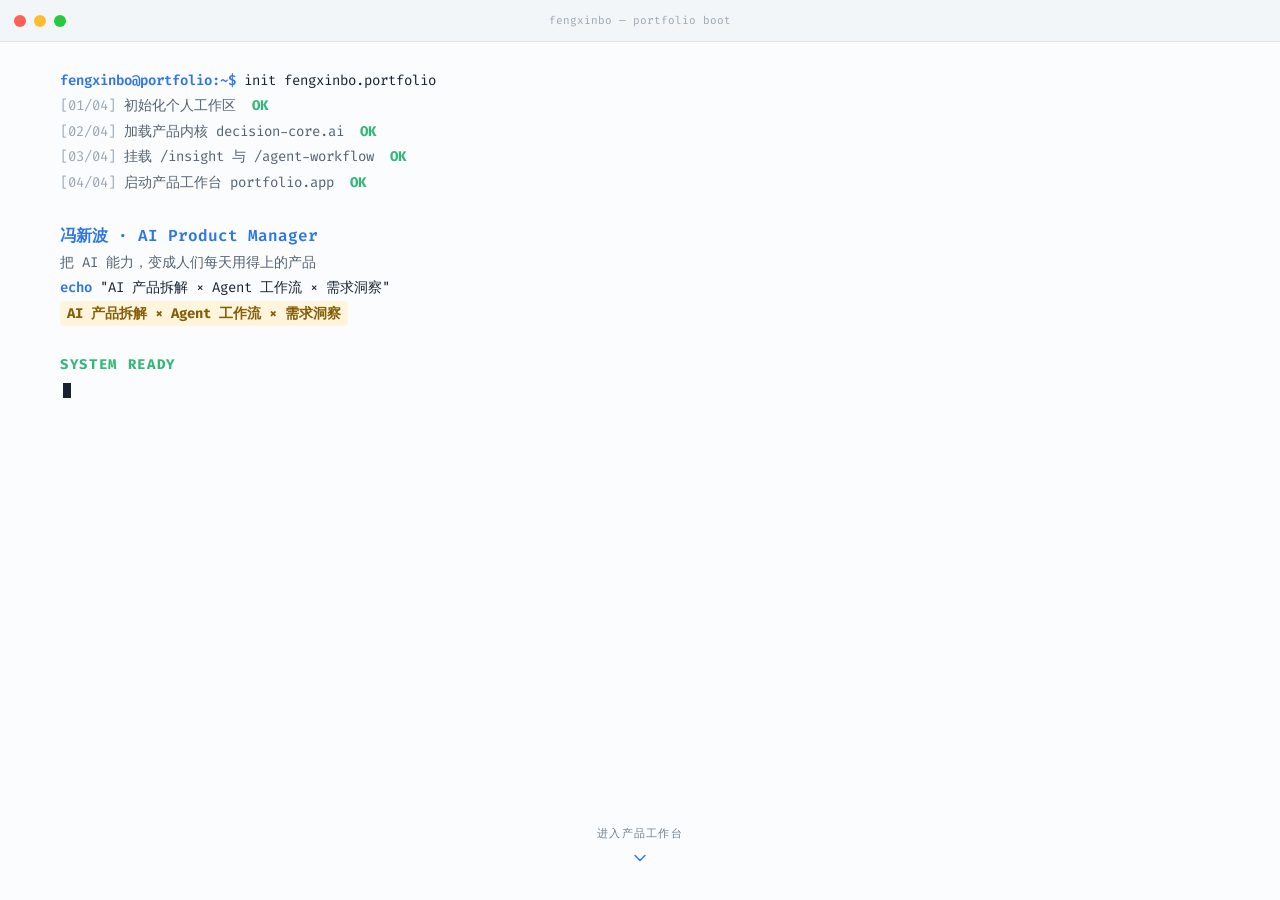
==== commit 9e9e9bd2: "feat: rebuild portfolio as desktop workspace" ====
--- a/index.html
+++ b/index.html
@@ -1,320 +1,141 @@
-<!DOCTYPE html>
+<!doctype html>
 <html lang="zh-CN">
-<head>
-  <meta charset="UTF-8" />
-  <meta name="viewport" content="width=device-width, initial-scale=1.0" />
-  <title>冯新波 · AI产品经理</title>
-  <meta name="description" content="冯新波的个人主页：AI产品经理，关注大模型如何真正落地为产品价值。产品拆解、Agent 工作流与公众号文章。" />
-  <link rel="preconnect" href="https://fonts.googleapis.com" />
-  <link rel="preconnect" href="https://fonts.gstatic.com" crossorigin />
-  <link href="https://fonts.googleapis.com/css2?family=Doto:wght@400..900&family=Inter:wght@300;400;500;600;700&display=swap" rel="stylesheet" />
-  <link rel="stylesheet" href="styles.css" />
-</head>
-<body>
+  <head>
+    <meta charset="UTF-8" />
+    <meta name="viewport" content="width=device-width, initial-scale=1.0" />
+    <meta name="description" content="冯新波 · AI 产品经理 · 把 AI 能力，变成人们每天用得上的产品" />
+    <meta name="theme-color" content="#f4f7f9" />
+    <title>冯新波 · AI Product Manager</title>
+    <link rel="preconnect" href="https://fonts.googleapis.com" />
+    <link rel="preconnect" href="https://fonts.gstatic.com" crossorigin />
+    <link href="https://fonts.googleapis.com/css2?family=Fira+Code:wght@400;500;600;700&family=Inter:wght@400;500;600;700&family=Kalam:wght@700&family=Noto+Sans+SC:wght@400;500;600;700&display=swap" rel="stylesheet" />
+    <link rel="stylesheet" href="styles.css" />
+  </head>
+  <body>
+    <a class="skip-link" href="#workspace-stage">跳到个人主页</a>
 
-  <!-- ============ 加载页 ============ -->
-  <div id="loader" class="loader">
-    <div class="spinner"></div>
-  </div>
-
-  <!-- ============ 全屏菜单 ============ -->
-  <nav id="menu" class="menu" aria-hidden="true">
-    <ul class="menu-nav">
-      <li><a class="blink-text" href="#hero">首页</a></li>
-      <li><a class="blink-text" href="#posts">文章</a></li>
-      <li><a class="blink-text" href="#series">专栏</a></li>
-      <li><a class="blink-text" href="#about">关于</a></li>
-      <li><a class="blink-text" href="#contact">联系</a></li>
-    </ul>
-    <a class="btn primary-btn blink-text menu-cta" href="#posts">查看文章</a>
-  </nav>
-
-  <!-- ============ 顶栏 ============ -->
-  <header id="header" class="header">
-    <div class="container header-inner">
-      <a class="logo" href="#hero">冯新波<span>.</span></a>
-      <nav class="main-nav" aria-label="主导航">
-        <a class="blink-text" href="#hero">首页</a>
-        <a class="blink-text" href="#posts">文章</a>
-        <a class="blink-text" href="#series">专栏</a>
-        <a class="blink-text" href="#about">关于</a>
-        <a class="blink-text" href="#contact">联系</a>
-      </nav>
-      <div class="header-right">
-        <a class="btn primary-btn" href="https://github.com/fengxinbo558" target="_blank" rel="noopener" title="GitHub">
-          <svg class="gh-icon" viewBox="0 0 16 16" width="16" height="16" fill="currentColor" aria-hidden="true"><path d="M8 0C3.58 0 0 3.58 0 8c0 3.54 2.29 6.53 5.47 7.59.4.07.55-.17.55-.38 0-.19-.01-.82-.01-1.49-2.01.37-2.53-.49-2.69-.94-.09-.23-.48-.94-.82-1.13-.28-.15-.68-.52-.01-.53.63-.01 1.08.58 1.23.82.72 1.21 1.87.87 2.33.66.07-.52.28-.87.51-1.07-1.78-.2-3.64-.89-3.64-3.95 0-.87.31-1.59.82-2.15-.08-.2-.36-1.02.08-2.12 0 0 .67-.21 2.2.82.64-.18 1.32-.27 2-.27s1.36.09 2 .27c1.53-1.04 2.2-.82 2.2-.82.44 1.1.16 1.92.08 2.12.51.56.82 1.27.82 2.15 0 3.07-1.87 3.75-3.65 3.95.29.25.54.73.54 1.48 0 1.07-.01 1.93-.01 2.2 0 .21.15.46.55.38A8.01 8.01 0 0 0 16 8c0-4.42-3.58-8-8-8z"/></svg>
-          <span class="blink-text">GitHub</span>
-        </a>
-        <button class="hamburger" id="hamburger" aria-label="打开菜单" aria-expanded="false">
-          <span></span><span></span>
-        </button>
+    <section class="terminal" id="terminal" aria-label="个人主页启动界面">
+      <div class="terminal-titlebar">
+        <div class="traffic-lights" aria-hidden="true"><i class="traffic-light red"></i><i class="traffic-light yellow"></i><i class="traffic-light green"></i></div>
+        <p>fengxinbo — portfolio boot</p>
+        <button class="terminal-skip" id="skip-boot" type="button">跳过启动</button>
       </div>
-    </div>
-  </header>
-
-  <main id="main">
-
-    <!-- ============ Hero ============ -->
-    <section id="hero" class="hero">
-      <div class="hero-bg" aria-hidden="true"></div>
-      <div class="container hero-inner">
-        <p class="hero-name">冯新波 · AI产品经理</p>
-        <h1 class="display split-text">冯新波</h1>
-        <p class="hero-sub">把 AI 能力，变成人们每天用得上的产品</p>
-        <div class="hero-buttons">
-          <a class="btn primary-btn blink-text" href="#posts">查看文章</a>
-          <a class="btn ghost-btn blink-text" href="#about">关于我</a>
-        </div>
+      <div class="terminal-body" id="terminal-body" aria-live="polite">
+        <div id="boot-log"></div><span class="terminal-cursor" aria-hidden="true"></span>
       </div>
-      <a class="scroll-hint" href="#about" aria-label="向下滚动">
-        <span>SCROLL</span>
-        <i></i>
-      </a>
-    </section>
-
-    <!-- ============ 关于 + 数据 ============ -->
-    <section id="about" class="about">
-      <div class="container">
-        <p class="section-label">ABOUT ME</p>
-        <h2 class="about-title split-text">TURNING MODELS INTO PRODUCTS PEOPLE USE</h2>
-        <p class="about-intro">冯新波，AI产品经理。相信 AI 正在重塑人和工具的关系——把大模型能力，变成人们每天用得上的产品。</p>
-        <div class="stats">
-          <div class="stat stat-avatar clip-lg reveal">
-            <img src="avatar.svg" alt="个人头像" />
-            <span class="stat-avatar-mask" aria-hidden="true"></span>
-            <div class="stat-avatar-text">
-              <span class="avatar-name">冯新波</span>
-              <a class="avatar-wechat" href="https://mp.weixin.qq.com/s/t1m4CRxeSTAquwfZ5ij9jw" target="_blank" rel="noopener">公众号 AI超人强</a>
-            </div>
-          </div>
-          <a class="stat stat-link clip-lg reveal" href="https://github.com/fengxinbo558" target="_blank" rel="noopener">
-            <span class="stat-link-title">GitHub</span>
-            <span class="stat-link-go">前往 →</span>
-          </a>
-          <a class="stat stat-link clip-lg reveal" href="https://github.com/fengxinbo558/rensheng" target="_blank" rel="noopener">
-            <span class="stat-link-title">项目 · 声音导演</span>
-            <span class="stat-link-go">前往 →</span>
-          </a>
-          <a class="stat stat-link clip-lg reveal" href="https://mp.weixin.qq.com/s/t1m4CRxeSTAquwfZ5ij9jw" target="_blank" rel="noopener">
-            <span class="stat-link-title">公众号 · AI超人强</span>
-            <span class="stat-link-go">前往 →</span>
-          </a>
-        </div>
+      <div class="boot-cta" id="boot-cta">
+        <button id="enter-workspace" type="button"><span>进入产品工作台</span><svg width="20" height="20" viewBox="0 0 24 24" aria-hidden="true"><path d="m6 9 6 6 6-6" /></svg></button>
       </div>
     </section>
 
-    <!-- ============ 最新文章（sticky） ============ -->
-    <section id="posts" class="posts">
-      <div class="container posts-grid">
-        <div class="posts-left">
-          <div class="posts-sticky">
-            <p class="section-label">LATEST</p>
-            <h2 class="title split-text">NEW<br />NOTES</h2>
-            <p class="posts-intro">最新的文章，点击跳转到公众号原文。</p>
-            <a class="btn primary-btn blink-text" href="#contact">联系我</a>
+    <div class="wallpaper" aria-hidden="true"></div>
+
+    <div class="site-shell" id="workspace">
+      <header class="os-header">
+        <button class="os-mark" type="button" data-open-view="about" aria-label="返回关于页面"><span>fengxinbo</span><i aria-hidden="true"></i></button>
+        <p class="os-context" id="os-context">AI PRODUCT MANAGER / ABOUT</p>
+      </header>
+
+      <div class="os-layout">
+        <nav class="os-sidebar" aria-label="个人主页导航">
+          <button class="is-active" type="button" data-view="about" aria-controls="view-about" aria-current="page"><span class="nav-icon" aria-hidden="true"><svg viewBox="0 0 24 24"><circle cx="12" cy="8" r="3.2" /><path d="M5.8 19c.7-3.4 2.8-5.2 6.2-5.2s5.5 1.8 6.2 5.2" /></svg></span><span>ABOUT</span></button>
+          <button type="button" data-view="work" aria-controls="view-work"><span class="nav-icon" aria-hidden="true"><svg viewBox="0 0 24 24"><rect x="4" y="6" width="16" height="12" rx="2" /><path d="M9 6V4.8h6V6M4 11h16" /></svg></span><span>WORK</span></button>
+          <button type="button" data-view="notes" aria-controls="view-notes"><span class="nav-icon" aria-hidden="true"><svg viewBox="0 0 24 24"><path d="M6 4h9l3 3v13H6z" /><path d="M14 4v4h4M9 12h6M9 16h5" /></svg></span><span>NOTES</span></button>
+          <button type="button" data-view="contact" aria-controls="view-contact"><span class="nav-icon" aria-hidden="true"><svg viewBox="0 0 24 24"><path d="M4 6h16v12H4z" /><path d="m5 7 7 6 7-6" /></svg></span><span>CONTACT</span></button>
+        </nav>
+
+        <main class="main-window">
+          <div class="window-titlebar">
+            <div class="traffic-lights" aria-hidden="true"><i class="traffic-light red"></i><i class="traffic-light yellow"></i><i class="traffic-light green"></i></div>
+            <p class="window-path" id="window-path">~/portfolio/about</p>
+            <span class="window-state" aria-label="窗口已打开"><svg width="14" height="14" viewBox="0 0 24 24" aria-hidden="true"><path d="M5 12h14" /></svg></span>
           </div>
-        </div>
-        <div class="posts-right">
-          <a class="post-row reveal" href="https://mp.weixin.qq.com/s/vXqV_QBgE5vNep-U0-KMqw" target="_blank" rel="noopener">
-            <span class="post-no">01</span>
-            <div class="post-row-body">
-              <h3 class="post-row-title">ChatGPT 不想只和你聊天了：它正在争夺工作的默认入口</h3>
-              <p class="post-row-excerpt">当 ChatGPT 从「聊天窗口」走向「工作入口」，AI 产品的竞争逻辑正在改变。</p>
-              <div class="post-row-tags"><span>产品分析</span><span>AI 产品</span></div>
-            </div>
-            <span class="post-row-date">2026.08</span>
-          </a>
-          <a class="post-row reveal" href="https://mp.weixin.qq.com/s/Qb1ArAg-xoccDqcfecveEQ" target="_blank" rel="noopener">
-            <span class="post-no">02</span>
-            <div class="post-row-body">
-              <h3 class="post-row-title">AI 知识库最大的错觉：资料可以问，不等于知识被管理了</h3>
-              <p class="post-row-excerpt">把资料丢进知识库就能「问得到」，但不等于「管得好」——AI 知识库真正的门槛在哪。</p>
-              <div class="post-row-tags"><span>产品分析</span><span>知识库</span></div>
-            </div>
-            <span class="post-row-date">2026.08</span>
-          </a>
-          <a class="post-row reveal" href="https://mp.weixin.qq.com/s/t1m4CRxeSTAquwfZ5ij9jw" target="_blank" rel="noopener">
-            <span class="post-no">03</span>
-            <div class="post-row-body">
-              <h3 class="post-row-title">我养了一个越来越像我的AI，最后却只敢让它做最简单的事</h3>
-              <p class="post-row-excerpt">一次对 Second Me 的深度拆解：养了一个越来越像自己的 AI，最后却只敢让它做最简单的事。</p>
-              <div class="post-row-tags"><span>产品分析</span><span>案例拆解</span></div>
-            </div>
-            <span class="post-row-date">2026.08</span>
-          </a>
-        </div>
+
+          <div class="workspace-stage" id="workspace-stage">
+            <section class="workspace-view about-view is-active" id="view-about" data-view-panel="about" aria-labelledby="about-title">
+              <div class="identity-panel">
+                <div class="portrait-rig" id="portrait-rig">
+                  <svg class="portrait-rope" viewBox="0 0 104 166" preserveAspectRatio="none" aria-hidden="true"><path d="M52 -86 C52 -48 52 -24 52 0" /></svg>
+                  <div class="portrait-drag-layer" id="portrait-drag-layer" aria-label="可拖动的个人头像卡">
+                    <span class="portrait-clip" aria-hidden="true"><svg width="25" height="30" viewBox="0 0 25 30"><path d="M7 9.5V6.8a5.5 5.5 0 0 1 11 0v12.5a7.2 7.2 0 0 1-14.4 0V7.6" /></svg></span>
+                    <figure class="portrait-card"><img src="avatar.svg" alt="冯新波个人头像" /><figcaption>FENG XINBO / AI PM</figcaption></figure>
+                  </div>
+                </div>
+                <p class="section-kicker">PROFILE / 2026</p>
+                <h1 id="about-title">冯新波</h1>
+                <p class="role-title">AI 产品经理</p>
+                <span class="identity-rule" aria-hidden="true"></span>
+                <p class="hero-statement">把 AI 能力，<br />变成人们每天用得上的产品。</p>
+                <p class="proof-line"><svg width="16" height="16" viewBox="0 0 24 24" aria-hidden="true"><path d="m5 12 4 4 10-10" /></svg>AI 产品拆解 · Agent 工作流 · 需求洞察</p>
+                <p class="handwritten-formula" aria-label="技术理解乘用户洞察乘商业判断"><span>技术理解</span><b>×</b><span>用户洞察</span><b>×</b><span>商业判断</span></p>
+                <div class="hero-actions">
+                  <button class="primary-action" type="button" data-open-view="work">查看产品案例 <svg width="17" height="17" viewBox="0 0 24 24" aria-hidden="true"><path d="M5 12h14M14 7l5 5-5 5" /></svg></button>
+                  <button class="text-action" type="button" data-open-view="notes">阅读最新文章 →</button>
+                </div>
+              </div>
+
+              <div class="decision-system">
+                <div class="system-heading"><span></span><h2>PRODUCT DECISION SYSTEM</h2><span></span></div>
+                <div class="decision-network">
+                  <div class="decision-core" aria-hidden="true"><svg width="37" height="37" viewBox="0 0 24 24"><path d="M9 4h6v3h3v5h-3v3H9v-3H6V7h3z" /><path d="M10 18h4M12 15v3" /></svg><strong>产品定义</strong><small>DECISION CORE</small></div>
+                  <button class="decision-lane is-selected" type="button" data-lane="scene" aria-pressed="true">
+                    <span class="map-node"><i class="node-icon"><svg viewBox="0 0 24 24"><circle cx="12" cy="8" r="3" /><path d="M5 19c.8-3.7 3.1-5.6 7-5.6s6.2 1.9 7 5.6" /></svg></i><span><small>INPUT 01</small><strong>用户场景</strong></span></span><i class="signal-path" aria-hidden="true">›</i><span></span><i class="signal-path reverse" aria-hidden="true">›</i><span class="map-node"><i class="node-icon"><svg viewBox="0 0 24 24"><path d="M4 17 9 12l3 3 7-8" /><path d="M15 7h4v4" /></svg></i><span><small>OUTPUT 01</small><strong>可用体验</strong></span></span>
+                  </button>
+                  <button class="decision-lane lane-green" type="button" data-lane="agent" aria-pressed="false">
+                    <span class="map-node"><i class="node-icon"><svg viewBox="0 0 24 24"><rect x="5" y="7" width="14" height="11" rx="3" /><path d="M9 11h.01M15 11h.01M9 15h6M12 4v3" /></svg></i><span><small>INPUT 02</small><strong>模型能力</strong></span></span><i class="signal-path" aria-hidden="true">›</i><span></span><i class="signal-path reverse" aria-hidden="true">›</i><span class="map-node"><i class="node-icon"><svg viewBox="0 0 24 24"><circle cx="6" cy="12" r="2" /><circle cx="18" cy="6" r="2" /><circle cx="18" cy="18" r="2" /><path d="m8 11 8-4M8 13l8 4" /></svg></i><span><small>OUTPUT 02</small><strong>Agent 工作流</strong></span></span>
+                  </button>
+                  <button class="decision-lane lane-amber" type="button" data-lane="value" aria-pressed="false">
+                    <span class="map-node"><i class="node-icon"><svg viewBox="0 0 24 24"><circle cx="12" cy="12" r="8" /><circle cx="12" cy="12" r="3" /><path d="M12 2v3M22 12h-3" /></svg></i><span><small>INPUT 03</small><strong>业务目标</strong></span></span><i class="signal-path" aria-hidden="true">›</i><span></span><i class="signal-path reverse" aria-hidden="true">›</i><span class="map-node"><i class="node-icon"><svg viewBox="0 0 24 24"><path d="m5 12 4 4L19 6" /></svg></i><span><small>OUTPUT 03</small><strong>可验证价值</strong></span></span>
+                  </button>
+                </div>
+                <p class="decision-explainer" id="decision-explainer"><svg width="16" height="16" viewBox="0 0 24 24" aria-hidden="true"><path d="m5 12 4 4 10-10" /></svg><span>从真实场景出发，找到值得解决的问题，再定义用户能理解、能控制的体验。</span></p>
+              </div>
+            </section>
+
+            <section class="workspace-view work-view" id="view-work" data-view-panel="work" aria-labelledby="work-title">
+              <div class="detail-heading"><p class="section-kicker">SELECTED WORK</p><h1 id="work-title">AI 产品、工具与持续实践</h1><p>把判断变成可以运行、可以验证、可以继续迭代的产品与内容。</p><a class="inline-link" href="https://github.com/fengxinbo558" target="_blank" rel="noopener">查看 GitHub 全部项目 ↗</a></div>
+              <div class="work-browser">
+                <div class="work-list" role="tablist" aria-label="项目列表">
+                  <button class="is-selected" type="button" role="tab" data-project="sound" aria-selected="true" aria-controls="project-sound"><span>01</span><strong>声音导演</strong><svg viewBox="0 0 24 24" aria-hidden="true"><path d="M5 12h14M14 7l5 5-5 5" /></svg></button>
+                  <button type="button" role="tab" data-project="github" aria-selected="false" aria-controls="project-github" tabindex="-1"><span>02</span><strong>GitHub 开源主页</strong><svg viewBox="0 0 24 24" aria-hidden="true"><path d="M5 12h14M14 7l5 5-5 5" /></svg></button>
+                  <button type="button" role="tab" data-project="channel" aria-selected="false" aria-controls="project-channel" tabindex="-1"><span>03</span><strong>AI 超人强</strong><svg viewBox="0 0 24 24" aria-hidden="true"><path d="M5 12h14M14 7l5 5-5 5" /></svg></button>
+                </div>
+                <div class="work-details">
+                  <article class="project-panel is-selected" id="project-sound" data-project-panel="sound" role="tabpanel"><p class="work-meta">AI PRODUCT / OPEN SOURCE</p><h2>声音导演</h2><p>围绕声音创作与 AI 协作探索的个人项目，把创作需求转化为可执行的产品流程。</p><a class="project-link" href="https://github.com/fengxinbo558/rensheng" target="_blank" rel="noopener">查看项目 <span>↗</span></a><p class="work-status"><i></i>可公开访问</p></article>
+                  <article class="project-panel" id="project-github" data-project-panel="github" role="tabpanel" hidden><p class="work-meta">BUILD IN PUBLIC</p><h2>GitHub 开源主页</h2><p>持续公开个人项目、实验与工作流，让产品思考留下可以复用和验证的版本记录。</p><a class="project-link" href="https://github.com/fengxinbo558" target="_blank" rel="noopener">访问 GitHub <span>↗</span></a><p class="work-status"><i></i>持续更新</p></article>
+                  <article class="project-panel" id="project-channel" data-project-panel="channel" role="tabpanel" hidden><p class="work-meta">WRITING / AI PRODUCT</p><h2>AI 超人强</h2><p>记录 AI 产品拆解、Agent 工作流与真实使用体验，把一次判断沉淀成可讨论的公开内容。</p><a class="project-link" href="https://mp.weixin.qq.com/s/t1m4CRxeSTAquwfZ5ij9jw" target="_blank" rel="noopener">阅读公众号文章 <span>↗</span></a><p class="work-status"><i></i>持续写作</p></article>
+                </div>
+              </div>
+            </section>
+
+            <section class="workspace-view notes-view" id="view-notes" data-view-panel="notes" aria-labelledby="notes-title">
+              <div class="detail-heading"><p class="section-kicker">PUBLIC NOTES</p><h1 class="notes-title" id="notes-title">关于 AI 产品的公开笔记</h1><p>从产品入口、知识管理到 AI 分身，记录判断形成的过程。</p><button class="text-action notes-contact" type="button" data-open-view="contact">交流一个具体问题 →</button></div>
+              <div class="notes-grid">
+                <a class="note-card" href="https://mp.weixin.qq.com/s/vXqV_QBgE5vNep-U0-KMqw" target="_blank" rel="noopener"><span class="note-cover cover-entry" aria-hidden="true"><i>DEFAULT<br />ENTRY</i><b>CHAT<br />→ WORK</b></span><span class="note-card-body"><small>01 / AI 产品 · 2026.08</small><strong>ChatGPT 不想只和你聊天了：它正在争夺工作的默认入口</strong><span class="note-link">阅读原文 ↗</span></span></a>
+                <a class="note-card" href="https://mp.weixin.qq.com/s/Qb1ArAg-xoccDqcfecveEQ" target="_blank" rel="noopener"><span class="note-cover cover-knowledge" aria-hidden="true"><i>FILES</i><b>≠</b><i>KNOWLEDGE</i></span><span class="note-card-body"><small>02 / 知识库 · 2026.08</small><strong>AI 知识库最大的错觉：资料可以问，不等于知识被管理了</strong><span class="note-link">阅读原文 ↗</span></span></a>
+                <a class="note-card note-card-wide" href="https://mp.weixin.qq.com/s/t1m4CRxeSTAquwfZ5ij9jw" target="_blank" rel="noopener"><span class="note-cover cover-double" aria-hidden="true"><i>ME</i><span></span><i>SECOND ME</i><b>?</b></span><span class="note-card-body"><small>03 / 案例拆解 · 2026.08</small><strong>我养了一个越来越像我的 AI，最后却只敢让它做最简单的事</strong><span class="note-link">阅读原文 ↗</span></span></a>
+              </div>
+            </section>
+
+            <section class="workspace-view contact-view" id="view-contact" data-view-panel="contact" aria-labelledby="contact-title">
+              <div class="contact-copy"><p class="section-kicker">OPEN CHANNEL</p><h1 id="contact-title">欢迎因为一个具体问题来找我</h1><p>如果你也在做 AI 产品、Agent 工作流或产品拆解，可以通过 GitHub 或公众号联系我。</p><a class="primary-action" href="https://github.com/fengxinbo558" target="_blank" rel="noopener">在 GitHub 找我 <span>↗</span></a></div>
+              <div class="contact-status">
+                <div class="contact-status-heading"><i></i><span>AVAILABLE FOR CONVERSATION</span></div>
+                <div class="contact-channels">
+                  <a href="https://github.com/fengxinbo558" target="_blank" rel="noopener"><span class="channel-icon"><svg viewBox="0 0 24 24" aria-hidden="true"><path d="M8 19c-4 1.2-4-2-5-2.5M16 21v-3.1c0-.9-.3-1.7-.9-2.2 3-.3 6.1-1.5 6.1-6.7 0-1.5-.5-2.7-1.4-3.7.1-.4.6-1.8-.1-3.7 0 0-1.1-.4-3.8 1.4a13 13 0 0 0-6.9 0C6.3 1.2 5.2 1.6 5.2 1.6c-.7 1.9-.2 3.3-.1 3.7C4.2 6.3 3.7 7.5 3.7 9c0 5.2 3.1 6.4 6.1 6.7-.5.4-.8 1-.9 1.8V21" /></svg></span><span><small>GITHUB</small><strong>@fengxinbo558</strong></span><svg viewBox="0 0 24 24" aria-hidden="true"><path d="M7 17 17 7M8 7h9v9" /></svg></a>
+                  <a href="https://mp.weixin.qq.com/s/t1m4CRxeSTAquwfZ5ij9jw" target="_blank" rel="noopener"><span class="channel-icon"><svg viewBox="0 0 24 24" aria-hidden="true"><path d="M12.7 12.5c0 3.4-3 6.1-6.6 6.1-.7 0-1.3-.1-1.9-.3L1.5 20l.8-2.5A5.8 5.8 0 0 1 0 12.8c0-3.4 3-6.1 6.6-6.1s6.1 2.3 6.1 5.8Z" /><path d="M10.4 7.3c.9-2.1 3.2-3.6 5.9-3.6 3.5 0 6.4 2.6 6.4 5.8 0 1.7-.8 3.2-2.1 4.3l.7 2.4-2.5-1.4c-.6.2-1.2.3-1.9.3-1.9 0-3.6-.8-4.8-2" /></svg></span><span><small>WECHAT OFFICIAL ACCOUNT</small><strong>AI 超人强</strong></span><svg viewBox="0 0 24 24" aria-hidden="true"><path d="M7 17 17 7M8 7h9v9" /></svg></a>
+                </div>
+                <p class="response-note"><span>STATUS</span><b>优先回复具体、清楚的问题</b></p>
+              </div>
+            </section>
+          </div>
+        </main>
       </div>
-    </section>
 
-    <!-- ============ 专栏 ============ -->
-    <section id="series" class="series">
-      <div class="container">
-        <div class="section-head">
-          <p class="section-label">SERIES</p>
-          <h2 class="title split-text">WHAT I WRITE</h2>
-        </div>
-        <div class="series-wrap">
-          <div class="series-list">
-            <button class="series-item clip-lg-invert is-active" data-index="0">
-              <h3>产品拆解</h3>
-              <p>打开产品，还原设计逻辑</p>
-            </button>
-            <button class="series-item clip-lg" data-index="1">
-              <h3>AI 产品分析</h3>
-              <p>大模型产品的取舍与演进</p>
-            </button>
-            <button class="series-item clip-lg-invert" data-index="2">
-              <h3>Agent 工作流</h3>
-              <p>把重复的事交给自动化</p>
-            </button>
-            <button class="series-item clip-lg" data-index="3">
-              <h3>随笔</h3>
-              <p>关于 AI、产品与思考</p>
-            </button>
-          </div>
-          <div class="series-visual">
-            <div class="series-panel clip-lg is-active" data-index="0">
-              <span class="panel-no">01</span>
-              <span class="panel-name">产品拆解</span>
-              <span class="panel-tags">案例分析 · 用户逻辑 · 事实核验</span>
-            </div>
-            <div class="series-panel clip-lg" data-index="1">
-              <span class="panel-no">02</span>
-              <span class="panel-name">AI 产品分析</span>
-              <span class="panel-tags">产品策略 · 竞争格局 · 演进</span>
-            </div>
-            <div class="series-panel clip-lg" data-index="2">
-              <span class="panel-no">03</span>
-              <span class="panel-name">Agent 工作流</span>
-              <span class="panel-tags">自动化 · 技能工程 · 效率</span>
-            </div>
-            <div class="series-panel clip-lg" data-index="3">
-              <span class="panel-no">04</span>
-              <span class="panel-name">随笔</span>
-              <span class="panel-tags">思考 · 审美 · 长期主义</span>
-            </div>
-          </div>
-        </div>
-      </div>
-    </section>
+      <footer class="terminal-strip"><p><b>fengxinbo@portfolio</b>:~$ <span id="footer-command">open about</span></p><span class="system-status"><i></i> SYSTEM ONLINE · <span id="year"></span></span></footer>
+    </div>
 
-    <!-- ============ 技能 ============ -->
-    <section id="skills" class="skills">
-      <div class="container">
-        <div class="section-head">
-          <p class="section-label">TOOLKIT</p>
-          <h2 class="title split-text">WHAT I USE</h2>
-        </div>
-        <div class="skills-grid">
-          <div class="skill reveal">
-            <div class="skill-top">
-              <h3>AI 产品拆解</h3>
-              <span class="counter" data-target="90">0</span><span>%</span>
-            </div>
-            <div class="skill-bar"><div data-width="90%"></div></div>
-          </div>
-          <div class="skill reveal">
-            <div class="skill-top">
-              <h3>Agent 工作流</h3>
-              <span class="counter" data-target="85">0</span><span>%</span>
-            </div>
-            <div class="skill-bar"><div data-width="85%"></div></div>
-          </div>
-          <div class="skill reveal">
-            <div class="skill-top">
-              <h3>提示词工程</h3>
-              <span class="counter" data-target="80">0</span><span>%</span>
-            </div>
-            <div class="skill-bar"><div data-width="80%"></div></div>
-          </div>
-          <div class="skill reveal">
-            <div class="skill-top">
-              <h3>需求洞察</h3>
-              <span class="counter" data-target="78">0</span><span>%</span>
-            </div>
-            <div class="skill-bar"><div data-width="78%"></div></div>
-          </div>
-        </div>
-        <ul class="skill-tags">
-          <li>AI Agent</li><li>Codex</li><li>Dify</li><li>Obsidian</li><li>GitHub</li><li>飞书</li><li>提示词工程</li>
-        </ul>
-      </div>
-    </section>
-
-    <!-- ============ 跑马灯 ============ -->
-    <section class="marquee" aria-hidden="true">
-      <div class="marquee-track">
-        <div class="marquee-item"><span>AI 产品拆解</span><i>+</i></div>
-        <div class="marquee-item"><span>Agent 工作流</span><i>+</i></div>
-        <div class="marquee-item"><span>提示词工程</span><i>+</i></div>
-        <div class="marquee-item"><span>产品分析</span><i>+</i></div>
-        <div class="marquee-item"><span>知识沉淀</span><i>+</i></div>
-      </div>
-    </section>
-
-    <!-- ============ FAQ ============ -->
-    <section id="faq" class="faq">
-      <div class="container faq-grid">
-        <div class="faq-left">
-          <p class="section-label">YOUR QUESTIONS</p>
-          <h2 class="title split-text">FAQ</h2>
-          <p class="faq-intro">关于我和这个主页，你可能想知道的几件事。</p>
-          <a class="btn primary-btn blink-text" href="#contact">联系我</a>
-        </div>
-        <div class="faq-list">
-          <div class="faq-item">
-            <button class="faq-q" aria-expanded="false">我是谁？<span>+</span></button>
-            <div class="faq-a"><p>冯新波，AI 产品经理，关注大模型如何真正落地为产品价值。</p></div>
-          </div>
-          <div class="faq-item">
-            <button class="faq-q" aria-expanded="false">这个主页主要放什么？<span>+</span></button>
-            <div class="faq-a"><p>我的公众号文章、产品拆解笔记，以及个人项目「声音导演」。</p></div>
-          </div>
-          <div class="faq-item">
-            <button class="faq-q" aria-expanded="false">文章可以转载吗？<span>+</span></button>
-            <div class="faq-a"><p>欢迎转载，注明出处与作者即可。</p></div>
-          </div>
-          <div class="faq-item">
-            <button class="faq-q" aria-expanded="false">怎么联系我？<span>+</span></button>
-            <div class="faq-a"><p>下方邮箱、GitHub，或到公众号「AI超人强」留言。</p></div>
-          </div>
-        </div>
-      </div>
-    </section>
-
-    <!-- ============ 联系 ============ -->
-    <section id="contact" class="contact">
-      <div class="container">
-        <div class="section-head center">
-          <p class="section-label">CONTACT</p>
-          <h2 class="title split-text">GET IN TOUCH</h2>
-        </div>
-        <div class="contact-info">
-          <!-- CONTACT：替换为真实邮箱 -->
-          <a href="mailto:you@example.com">you@example.com</a>
-          <span>公众号：AI超人强</span>
-          <a href="https://github.com/fengxinbo558" target="_blank" rel="noopener">GitHub</a>
-        </div>
-      </div>
-    </section>
-
-  </main>
-
-  <!-- ============ 页脚 ============ -->
-  <footer id="footer" class="footer">
-    <div class="container">
-      <button class="scroll-top" id="scrollTop" aria-label="回到顶部">↑</button>
-      <h2 class="footer-title">冯新波</h2>
-      <p class="footer-tag">冯新波 · AI产品经理 —— 把 AI 能力，变成人们每天用得上的产品。</p>
-      <div class="social footer-social">
-        <a href="mailto:you@example.com">邮箱</a>
-        <a href="https://github.com/fengxinbo558" target="_blank" rel="noopener">GitHub</a>
-        <a href="https://mp.weixin.qq.com/s/t1m4CRxeSTAquwfZ5ij9jw" target="_blank" rel="noopener">公众号</a>
-      </div>
-      <p class="footer-copy">© <span id="year"></span> 冯新波 · All rights reserved.</p>
-    </div>
-  </footer>
-
-  <script src="script.js"></script>
-</body>
+    <noscript><style>.workspace-view{display:grid!important;border-bottom:1px solid #dce3e9}.site-shell{position:relative!important;min-height:100vh;overflow:visible!important}.workspace-stage{height:auto!important}.main-window{overflow:visible!important}</style></noscript>
+    <script src="script.js"></script>
+  </body>
 </html>
--- a/styles.css
+++ b/styles.css
@@ -1,802 +1,445 @@
-/* ============================================================
-   NAXE 博客 — 单页首页
-   设计系统参照 Squareform：极简黑白 + Doto 点阵字 + 切角形状
-   ============================================================ */
-
 :root {
-  --font-body: "Inter", -apple-system, BlinkMacSystemFont, "PingFang SC", "Microsoft YaHei", sans-serif;
-  --font-display: "Doto", "Inter", sans-serif;
-  --white: #fff;
-  --black: #1f1f1f;
-  --h-color: #000;
-  --bg-light: #f5f5f5;
-  --bg-mid: #ebebeb;
-  --line: #dfdfdf;
-  --accent: #80bafa;
-  --accent-soft: #e7f0fd;
-  --pad: 100px;
+  --paper: #f4f7f9;
+  --surface: rgba(255, 255, 255, .93);
+  --surface-solid: #fff;
+  --ink: #172230;
+  --muted: #6f7e8e;
+  --faint: #9aa7b4;
+  --line: #dce3e9;
+  --line-strong: #cdd6df;
+  --blue: #2e75e8;
+  --blue-soft: #eaf2ff;
+  --green: #33b879;
+  --green-soft: #e8f8f0;
+  --amber: #e5aa27;
+  --amber-soft: #fff5dc;
+  --shadow: 0 18px 52px rgba(39, 58, 78, .1);
+  --mono: "Fira Code", "SFMono-Regular", Menlo, Consolas, "PingFang SC", monospace;
+  --sans: Inter, "Noto Sans SC", -apple-system, BlinkMacSystemFont, "Segoe UI", sans-serif;
+  --hand: Kalam, "Marker Felt", "Comic Sans MS", cursive;
+  --ease: cubic-bezier(.2, .78, .25, 1);
 }
 
 *, *::before, *::after { box-sizing: border-box; }
-html { scroll-behavior: smooth; }
+* { margin: 0; padding: 0; }
+html, body { width: 100%; min-height: 100%; }
+html { background: var(--paper); }
 body {
-  margin: 0;
-  font-family: var(--font-body);
-  color: var(--black);
-  background: var(--white);
-  font-size: 16px;
-  line-height: 1.6;
+  overflow: hidden;
+  background: var(--paper);
+  color: var(--ink);
+  font-family: var(--sans);
   -webkit-font-smoothing: antialiased;
-  overflow-x: hidden;
-}
-a { color: inherit; text-decoration: none; }
-ul { list-style: none; margin: 0; padding: 0; }
-h1, h2, h3, p { margin: 0; }
-img { max-width: 100%; display: block; }
-button { font-family: inherit; cursor: pointer; }
-.container { max-width: 1200px; margin: 0 auto; padding: 0 24px; }
-
-/* ============ 切角形状 ============ */
-.clip-lg {
-  clip-path: polygon(0 24px, 12px 24px, 12px 12px, 24px 12px, 24px 0, 100% 0, 100% calc(100% - 24px), calc(100% - 12px) calc(100% - 24px), calc(100% - 12px) calc(100% - 12px), calc(100% - 24px) calc(100% - 12px), calc(100% - 24px) 100%, 0 100%);
-}
-.clip-sm {
-  clip-path: polygon(0 12px, 6px 12px, 6px 6px, 12px 6px, 12px 0, calc(100% - 12px) 0, calc(100% - 12px) 6px, calc(100% - 6px) 6px, calc(100% - 6px) 12px, 100% 12px, 100% calc(100% - 12px), calc(100% - 6px) calc(100% - 12px), calc(100% - 6px) calc(100% - 6px), calc(100% - 12px) calc(100% - 6px), calc(100% - 12px) 100%, 12px 100%, 12px calc(100% - 6px), 6px calc(100% - 6px), 6px calc(100% - 12px), 0 calc(100% - 12px));
-}
-.clip-lg-invert {
-  clip-path: polygon(0 0, calc(100% - 24px) 0, calc(100% - 24px) 12px, calc(100% - 12px) 12px, calc(100% - 12px) 24px, 100% 24px, 100% 100%, 24px 100%, 24px calc(100% - 12px), 12px calc(100% - 12px), 12px calc(100% - 24px), 0 calc(100% - 24px));
-}
-
-/* ============ 按钮 ============ */
-.btn {
-  display: inline-flex;
-  align-items: center;
-  justify-content: center;
-  height: 44px;
-  padding: 0 24px;
-  font-family: var(--font-body);
-  font-weight: 400;
-  font-size: 18px;
-  letter-spacing: normal;
-  text-transform: none;
-  line-height: 1;
-  border-radius: 0;
-  border: 1px solid transparent;
-  position: relative;
-  clip-path: polygon(0px 12px, 6px 12px, 6px 6px, 12px 6px, 12px 0px, 100% 0px, 100% calc(100% - 12px), calc(100% - 6px) calc(100% - 12px), calc(100% - 6px) calc(100% - 6px), calc(100% - 12px) calc(100% - 6px), calc(100% - 12px) 100%, 0% 100%);
-}
-.primary-btn { background: var(--black); color: var(--white); }
-.ghost-btn { background: var(--white); color: var(--black); }
-.gh-icon { margin-right: 8px; flex: none; }
-.btn.blink-text { display: inline-flex; }
-.btn .bchar { flex: none; }
-
-/* 字母上翻 hover（blink-text） */
-.blink-text { display: inline-block; }
-.blink-text .bchar {
-  display: inline-block;
-  position: relative;
-  overflow: hidden;
-  vertical-align: top;
-}
-.blink-text .bchar .out { display: inline-block; transition: opacity .6s ease, transform .6s ease; }
-.blink-text .bchar .in {
-  position: absolute;
-  left: 0; top: 0;
-  opacity: 0;
-  transform: translateX(70%);
-  transition: opacity .6s ease, transform .6s ease;
-}
-.blink-text:hover .bchar .out,
-.blink-text.is-hover .bchar .out,
-.btn:hover .blink-text .bchar .out { opacity: 0; transform: translateX(-70%); }
-.blink-text:hover .bchar .in,
-.blink-text.is-hover .bchar .in,
-.btn:hover .blink-text .bchar .in { opacity: 1; transform: translateX(0); }
-
-/* ============ 标题逐字母显现 ============ */
-.split-text .word { display: inline-block; overflow: hidden; vertical-align: top; }
-.split-text .letter {
-  display: inline-block;
-  opacity: 0;
-  transform: translateY(110%);
-  transition: opacity .5s ease, transform .7s cubic-bezier(.16,1,.3,1);
-}
-.split-text.is-visible .letter { opacity: 1; transform: none; }
-.split-text .space { display: inline-block; width: .32em; }
-
-/* ============ 滚动显现 ============ */
-.reveal {
-  opacity: 0;
-  transform: translateY(28px);
-  transition: opacity .7s ease, transform .7s cubic-bezier(.16,1,.3,1);
-}
-.reveal.is-visible { opacity: 1; transform: none; }
-
-/* ============ 加载页 ============ */
-.loader {
+  text-rendering: optimizeLegibility;
+}
+button, a { color: inherit; font: inherit; }
+button { border: 0; }
+a { text-decoration: none; }
+img { display: block; max-width: 100%; }
+svg { fill: none; stroke: currentColor; stroke-linecap: round; stroke-linejoin: round; stroke-width: 1.7; }
+[hidden] { display: none !important; }
+::selection { background: #cfe0fb; color: var(--ink); }
+:focus-visible { outline: 3px solid rgba(46, 117, 232, .3); outline-offset: 3px; }
+
+.skip-link {
+  position: fixed;
+  z-index: 1000;
+  top: 10px;
+  left: 10px;
+  padding: 10px 14px;
+  border-radius: 8px;
+  background: var(--ink);
+  color: #fff;
+  visibility: hidden;
+  transform: translateY(-150%);
+  transition: transform .2s ease, visibility 0s linear .2s;
+}
+.skip-link:focus { visibility: visible; transform: translateY(0); transition-delay: 0s; }
+
+.wallpaper {
   position: fixed;
   inset: 0;
-  z-index: 200;
-  background: var(--black);
-  display: flex;
-  align-items: center;
-  justify-content: center;
-  transition: opacity .5s ease, visibility .5s ease;
-}
-.loader.done { opacity: 0; visibility: hidden; }
-.spinner {
-  width: 34px; height: 34px;
-  border: 2px solid rgba(255,255,255,.2);
-  border-top-color: var(--white);
-  border-radius: 50%;
-  animation: spin .8s linear infinite;
-}
-@keyframes spin { to { transform: rotate(360deg); } }
-
-/* ============ 全屏菜单 ============ */
-.menu {
+  background:
+    radial-gradient(circle at 18% 14%, rgba(46, 117, 232, .05), transparent 28%),
+    radial-gradient(circle at 82% 86%, rgba(51, 184, 121, .045), transparent 24%),
+    #f1f5f7;
+}
+
+/* 启动终端 */
+.terminal { display: none; }
+.js .terminal {
   position: fixed;
-  inset: 0;
-  z-index: 150;
-  background: var(--black);
-  color: var(--white);
-  display: flex;
-  flex-direction: column;
-  align-items: center;
-  justify-content: center;
-  gap: 20px;
-  clip-path: inset(0 0 100% 0);
-  visibility: hidden;
-  transition: clip-path .6s cubic-bezier(.7,0,.2,1), visibility .6s;
-}
-.menu.open { clip-path: inset(0 0 0 0); visibility: visible; }
-.menu-nav { display: flex; flex-direction: column; align-items: center; gap: 8px; }
-.menu-nav a {
-  font-family: var(--font-display);
-  font-size: clamp(40px, 8vw, 72px);
-  font-weight: 800;
-  letter-spacing: -.04em;
-  text-transform: uppercase;
-  line-height: 1.1;
-  color: var(--white);
-  transition: color .2s;
-}
-.menu-nav a:hover { color: var(--accent); }
-.menu-cta { background: var(--white); color: var(--black); }
-
-/* ============ 顶栏 ============ */
-.header {
-  position: fixed;
-  top: 0; left: 0; right: 0;
   z-index: 100;
-  padding: 18px 0;
-  transition: background .3s ease, box-shadow .3s ease;
-}
-.header.scrolled { background: rgba(255,255,255,.92); box-shadow: 0 1px 0 var(--line); }
-.header-inner { display: flex; align-items: center; justify-content: space-between; }
-.logo {
-  font-family: var(--font-display);
-  font-weight: 800;
-  font-size: 30px;
-  letter-spacing: -.04em;
-  color: var(--h-color);
-}
-.logo span { color: var(--accent); }
-.main-nav { display: flex; gap: 34px; }
-.main-nav a {
-  font-size: 13px;
-  font-weight: 600;
-  letter-spacing: .08em;
-  text-transform: uppercase;
-  color: var(--black);
-}
-.header-right { display: flex; align-items: center; gap: 20px; }
-.hamburger {
-  display: none;
-  width: 44px; height: 44px;
-  background: var(--black);
-  border: none;
-  flex-direction: column;
-  align-items: center;
-  justify-content: center;
-  gap: 6px;
-}
-.hamburger span {
-  display: block; width: 20px; height: 2px;
-  background: var(--white);
-  transition: transform .3s ease;
-}
-.hamburger.active span:nth-child(1) { transform: translateY(4px) rotate(45deg); }
-.hamburger.active span:nth-child(2) { transform: translateY(-4px) rotate(-45deg); }
-
-/* ============ Hero ============ */
-.hero {
-  position: relative;
-  min-height: 100vh;
-  display: flex;
-  align-items: center;
-  justify-content: center;
-  padding: 140px 0 80px;
-  overflow: hidden;
-  background: #449FE5;
-  background: linear-gradient(to bottom, #accbee 0%, #e7f0fd 100%);
-}
-.hero-bg {
-  position: absolute;
-  inset: 0;
-  background-image:
-    linear-gradient(rgba(255,255,255,.5) 1px, transparent 1px),
-    linear-gradient(90deg, rgba(255,255,255,.5) 1px, transparent 1px);
-  background-size: 56px 56px;
-  -webkit-mask-image: radial-gradient(ellipse 55% 45% at 50% 50%, #000 25%, transparent 72%);
-  mask-image: radial-gradient(ellipse 55% 45% at 50% 50%, #000 25%, transparent 72%);
-  z-index: 0;
-}
-.hero-inner { position: relative; z-index: 1; text-align: center; }
-.display {
-  font-family: var(--font-display);
-  font-weight: 800;
-  font-size: clamp(90px, 20vw, 240px);
-  line-height: .9;
-  letter-spacing: -.06em;
-  color: var(--h-color);
-}
-.hero-name {
-  font-size: 14px;
-  font-weight: 600;
-  letter-spacing: .14em;
-  color: var(--black);
-  margin-bottom: 22px;
-}
-.hero-sub {
-  margin: 28px 0 0;
-  font-size: 18px;
-  color: var(--black);
-  max-width: 44ch;
-}
-.hero-buttons { display: flex; gap: 16px; margin-top: 40px; flex-wrap: wrap; }
-.social { display: flex; gap: 22px; margin-top: 48px; }
-.social a {
-  font-size: 13px;
-  font-weight: 600;
-  letter-spacing: .08em;
-  text-transform: uppercase;
-  border-bottom: 1px solid transparent;
-  transition: border-color .2s;
-}
-.social a:hover { border-color: var(--black); }
-.scroll-hint {
-  position: absolute;
-  bottom: 40px; left: 50%;
-  transform: translateX(-50%);
-  display: flex;
-  flex-direction: column;
-  align-items: center;
-  gap: 10px;
-  font-size: 11px;
-  letter-spacing: .2em;
-  text-transform: uppercase;
-  color: var(--black);
-}
-.scroll-hint i {
-  width: 1px; height: 44px;
-  background: var(--black);
-  animation: scrollLine 1.8s ease-in-out infinite;
-}
-@keyframes scrollLine {
-  0% { transform: scaleY(0); transform-origin: top; }
-  50% { transform: scaleY(1); transform-origin: top; }
-  50.1% { transform-origin: bottom; }
-  100% { transform: scaleY(0); transform-origin: bottom; }
-}
-
-/* ============ 通用 section ============ */
-section { padding: var(--pad) 0; }
-.section-head { margin-bottom: 48px; }
-.section-head.center { text-align: center; }
-.section-label {
-  font-size: 14px;
-  font-weight: 600;
-  letter-spacing: .14em;
-  text-transform: uppercase;
-  color: var(--black);
-  margin-bottom: 14px;
-}
-.section-label::before {
-  content: "";
-  display: inline-block;
-  width: 26px; height: 2px;
-  background: var(--accent);
-  vertical-align: middle;
-  margin-right: 12px;
-}
-.title {
-  font-family: var(--font-display);
-  font-weight: 800;
-  font-size: clamp(40px, 6vw, 72px);
-  line-height: .95;
-  letter-spacing: -.05em;
-  text-transform: uppercase;
-  color: var(--h-color);
-}
-
-/* ============ 分类条 ============ */
-.categories { background: var(--bg-light); }
-.cat-strip { display: grid; grid-template-columns: repeat(4, 1fr); gap: 16px; }
-.cat-item {
-  display: flex;
-  flex-direction: column;
-  gap: 8px;
-  padding: 26px 22px;
-  background: var(--white);
-  border: 1px solid var(--line);
-  transition: background .25s ease, transform .25s ease;
-}
-.cat-item:hover { background: var(--black); color: var(--white); transform: translateY(-3px); }
-.cat-no { font-family: var(--font-display); font-weight: 800; font-size: 15px; color: var(--accent); }
-.cat-name { font-size: 17px; font-weight: 600; }
-.cat-count { font-size: 13px; opacity: .6; }
-
-/* ============ 精选文章 ============ */
-.featured-grid { display: grid; grid-template-columns: repeat(3, 1fr); gap: 28px; }
-.post-card { display: flex; flex-direction: column; }
-.cover {
-  position: relative;
-  display: flex;
-  flex-direction: column;
-  justify-content: space-between;
-  padding: 28px;
-  height: 260px;
-  color: var(--black);
-  overflow: hidden;
-  transition: transform .3s ease;
-}
-.post-card:hover .cover { transform: translateY(-4px); }
-.cover-a { background: linear-gradient(135deg, #e7f0fd, #accbee); }
-.cover-b { background: linear-gradient(135deg, #f0f0f0, #dfdfdf); }
-.cover-c { background: linear-gradient(135deg, #e9e4fb, #c8bdf2); }
-.cover-index { font-family: var(--font-display); font-weight: 800; font-size: 72px; letter-spacing: -.05em; color: rgba(0,0,0,.14); }
-.cover-tag {
-  align-self: flex-start;
-  padding: 6px 14px;
-  background: var(--black);
-  color: var(--white);
-  font-size: 12px;
-  font-weight: 600;
-  letter-spacing: .08em;
-  text-transform: uppercase;
-}
-.post-body { padding: 22px 4px; display: flex; flex-direction: column; gap: 10px; }
-.post-meta { display: flex; gap: 10px; font-size: 13px; color: rgba(31,31,31,.55); }
-.post-title { font-size: 20px; font-weight: 700; line-height: 1.3; color: var(--h-color); }
-.post-excerpt { font-size: 15px; color: rgba(31,31,31,.7); }
-.post-link {
-  margin-top: 6px;
-  font-size: 13px;
-  font-weight: 600;
-  letter-spacing: .08em;
-  text-transform: uppercase;
-  align-self: flex-start;
-  border-bottom: 2px solid var(--accent);
-}
-
-/* ============ 关于 + 数据 ============ */
-.about { background: var(--bg-light); }
-.about-title {
-  font-family: var(--font-display);
-  font-weight: 800;
-  font-size: clamp(30px, 4.5vw, 54px);
-  line-height: 1.05;
-  letter-spacing: -.04em;
-  text-transform: uppercase;
-  color: var(--h-color);
-  max-width: 22ch;
-}
-.about-intro {
-  margin-top: 24px;
-  max-width: 52ch;
-  font-size: 17px;
-  color: rgba(31,31,31,.75);
-}
-.stats { display: grid; grid-template-columns: repeat(4, 1fr); gap: 16px; margin-top: 56px; align-items: end; }
-.stat {
-  position: relative;
-  background: var(--white);
-  padding: 24px;
-  display: flex;
-  flex-direction: column;
-  justify-content: space-between;
-  align-items: flex-start;
-  gap: 16px;
-  min-height: 150px;
-  color: var(--black);
-}
-.stat-link { transition: transform .25s ease, background .25s ease; }
-.stat-link:hover { transform: translateY(-6px); background: var(--black); }
-.stat-link-title { font-size: 20px; font-weight: 700; line-height: 1.35; color: var(--h-color); margin-top: 10px; transition: color .2s; }
-.stat-link:hover .stat-link-title { color: var(--white); }
-.stat-link-go { font-size: 13px; color: rgba(31,31,31,.55); transition: color .2s; }
-.stat-link:hover .stat-link-go { color: var(--accent); }
-.stat-avatar { padding: 0; overflow: hidden; aspect-ratio: 1 / 1; transition: transform .25s ease; }
-.stat-avatar:hover { transform: translateY(-6px); }
-.stat-avatar img {
-  position: absolute;
-  inset: 0;
-  width: 100%;
-  height: 100%;
-  object-fit: cover;
-}
-.stat-avatar-mask {
-  position: absolute;
-  left: 0;
-  right: 0;
-  bottom: 0;
-  height: 50%;
-  background: linear-gradient(to top, rgba(0,0,0,.7) 0%, rgba(0,0,0,0) 100%);
-}
-.stat-avatar-text {
-  position: absolute;
-  left: 18px;
-  right: 18px;
-  bottom: 15px;
-  z-index: 1;
-  display: flex;
-  align-items: baseline;
-  gap: 12px;
-  color: #fff;
-}
-.avatar-name {
-  font-family: var(--font-display);
-  font-weight: 800;
-  font-size: clamp(30px, 4.5vw, 54px);
-  letter-spacing: -0.04em;
-  line-height: 0.9;
-  color: #fff;
-}
-.avatar-wechat {
-  font-size: 13px;
-  font-weight: 500;
-  color: #fff;
-  text-decoration: underline;
-  text-underline-offset: 3px;
-  cursor: pointer;
-  background: none;
-  border: none;
-  padding: 0;
-}
-
-/* ============ 最新文章（sticky） ============ */
-.posts-grid { display: grid; grid-template-columns: 0.9fr 1.4fr; gap: 64px; align-items: start; }
-.posts-sticky { position: sticky; top: 120px; display: flex; flex-direction: column; gap: 20px; }
-.posts-intro { color: rgba(31,31,31,.7); font-size: 15px; }
-.posts-sticky .btn { align-self: flex-start; }
-.posts-right { display: flex; flex-direction: column; }
-.post-row {
-  display: grid;
-  grid-template-columns: 48px 1fr auto;
-  gap: 22px;
-  align-items: start;
-  padding: 30px 0;
-  border-bottom: 1px solid var(--line);
-  transition: padding .3s ease, background .3s ease;
-}
-.post-row:first-child { border-top: 1px solid var(--line); }
-.post-row:hover { background: var(--bg-light); padding-left: 12px; }
-.post-no { font-family: var(--font-display); font-weight: 800; font-size: 16px; color: var(--accent); padding-top: 4px; }
-.post-row-title { font-size: 21px; font-weight: 700; color: var(--h-color); transition: color .2s; }
-.post-row:hover .post-row-title { color: #3486f9; }
-.post-row-excerpt { margin-top: 6px; font-size: 15px; color: rgba(31,31,31,.65); }
-.post-row-tags { display: flex; gap: 8px; margin-top: 12px; flex-wrap: wrap; }
-.post-row-tags span {
-  font-size: 12px;
-  padding: 3px 10px;
-  border: 1px solid var(--line);
-  color: rgba(31,31,31,.7);
-}
-.post-row-date { font-size: 13px; color: rgba(31,31,31,.5); white-space: nowrap; }
-
-/* ============ 专栏 ============ */
-.series { background: var(--bg-light); }
-.series-wrap { display: grid; grid-template-columns: 1fr 1fr; gap: 40px; align-items: stretch; }
-.series-list { display: flex; flex-direction: column; }
-.series-item {
-  display: flex;
-  flex-direction: column;
-  gap: 6px;
-  text-align: left;
-  padding: 24px 26px;
-  border: 1px solid var(--line);
-  background: var(--white);
-  transition: background .25s ease, border-color .25s ease;
-}
-.series-item + .series-item { margin-top: -1px; }
-.series-item h3 { font-size: 20px; font-weight: 700; color: var(--h-color); }
-.series-item p { font-size: 14px; color: rgba(31,31,31,.6); }
-.series-item.is-active { background: var(--black); border-color: var(--black); }
-.series-item.is-active h3 { color: var(--white); }
-.series-item.is-active p { color: rgba(255,255,255,.6); }
-.series-visual { position: relative; min-height: 320px; }
-.series-panel {
-  position: absolute;
   inset: 0;
   display: flex;
+  overflow: hidden;
   flex-direction: column;
-  justify-content: flex-end;
-  gap: 8px;
-  padding: 30px;
-  background: linear-gradient(160deg, #dfe9f7, #b7cdf0);
-  color: var(--black);
-  opacity: 0;
-  transform: scale(.98);
-  transition: opacity .4s ease, transform .4s ease;
-}
-.series-panel:nth-child(2) { background: linear-gradient(160deg, #ececec, #cfcfcf); }
-.series-panel:nth-child(3) { background: linear-gradient(160deg, #f6e7d8, #e9c6a2); }
-.series-panel:nth-child(4) { background: linear-gradient(160deg, #e6e4f4, #c4c0e6); }
-.series-panel.is-active { opacity: 1; transform: none; }
-.panel-no { font-family: var(--font-display); font-weight: 800; font-size: 64px; letter-spacing: -.05em; color: rgba(0,0,0,.15); position: absolute; top: 22px; left: 26px; }
-.panel-name { font-family: var(--font-display); font-weight: 800; font-size: 34px; letter-spacing: -.03em; text-transform: uppercase; }
-.panel-tags { font-size: 14px; opacity: .7; }
-
-/* ============ 技能 ============ */
-.skills-grid { display: grid; grid-template-columns: repeat(2, 1fr); gap: 26px 40px; }
-.skill-top { display: flex; align-items: baseline; justify-content: space-between; margin-bottom: 12px; }
-.skill-top h3 { font-size: 17px; font-weight: 700; color: var(--h-color); }
-.skill-top span { font-family: var(--font-display); font-weight: 800; font-size: 22px; color: var(--h-color); }
-.skill-top span + span { font-size: 16px; color: rgba(31,31,31,.5); }
-.skill-bar { height: 6px; background: var(--line); }
-.skill-bar > div {
-  height: 100%;
-  width: 0;
-  background: var(--accent);
-  transition: width 1.2s cubic-bezier(.16,1,.3,1);
-}
-.skill-tags { display: flex; flex-wrap: wrap; gap: 10px; margin-top: 44px; }
-.skill-tags li {
-  font-size: 13px;
-  font-weight: 600;
-  letter-spacing: .04em;
-  padding: 8px 16px;
-  border: 1px solid var(--line);
-  transition: background .2s, color .2s;
-}
-.skill-tags li:hover { background: var(--black); color: var(--white); }
-
-/* ============ 跑马灯 ============ */
-.marquee {
-  background: var(--black);
-  padding: 36px 0;
-  overflow: hidden;
-  border-top: 1px solid var(--black);
-  border-bottom: 1px solid var(--black);
-}
-.marquee-track { display: flex; width: max-content; animation: marquee 30s linear infinite; }
-.marquee-item { display: flex; align-items: center; gap: 40px; padding-right: 40px; }
-.marquee-item span {
-  font-family: var(--font-display);
-  font-weight: 800;
-  font-size: clamp(40px, 6vw, 72px);
-  letter-spacing: -.04em;
-  text-transform: uppercase;
-  color: var(--white);
-  white-space: nowrap;
-}
-.marquee-item i {
-  font-style: normal;
-  font-family: var(--font-display);
-  font-weight: 800;
-  font-size: clamp(40px, 6vw, 72px);
-  color: var(--accent);
-  animation: plusSpin 4s linear infinite;
-  display: inline-block;
-}
-@keyframes plusSpin { to { transform: rotate(360deg); } }
-@keyframes marquee { to { transform: translateX(-50%); } }
-
-/* ============ 读者说 ============ */
-.testimonials { background: var(--white); }
-.quote-slider { position: relative; max-width: 720px; }
-.quote-track { display: flex; overflow: hidden; }
-.quote-slide {
-  min-width: 100%;
-  padding: 10px 4px 40px;
-  transition: transform .5s cubic-bezier(.16,1,.3,1);
-}
-.stars { color: var(--accent); letter-spacing: 4px; font-size: 18px; margin-bottom: 18px; }
-.quote-slide p { font-size: 22px; font-weight: 500; line-height: 1.5; color: var(--h-color); }
-.quote-name { display: block; margin-top: 20px; font-size: 14px; color: rgba(31,31,31,.55); }
-.slider-nav { display: flex; gap: 12px; }
-.slider-nav button {
-  width: 52px; height: 52px;
+  background: rgba(250, 252, 253, .98);
+  color: #243142;
+  font-family: var(--mono);
+  transition: opacity .65s ease, transform .72s var(--ease), filter .65s ease, visibility 0s linear .72s;
+}
+.terminal.is-leaving { opacity: 0; filter: blur(4px); transform: translateY(-26px) scale(1.018); }
+.terminal.is-gone { visibility: hidden; pointer-events: none; }
+.terminal-titlebar {
+  display: grid;
+  height: 42px;
+  flex: none;
+  grid-template-columns: 1fr auto 1fr;
+  align-items: center;
+  padding: 0 14px;
+  border-bottom: 1px solid var(--line);
+  background: rgba(244, 247, 249, .92);
+}
+.terminal-titlebar > p { color: var(--faint); font-size: 11px; }
+.terminal-skip {
+  justify-self: end;
+  padding: 6px 8px;
+  border-radius: 6px;
   background: transparent;
-  border: 1px solid var(--black);
-  font-size: 20px;
-  transition: background .2s, color .2s;
-}
-.slider-nav button:hover { background: var(--black); color: var(--white); }
-
-/* ============ 订阅 CTA ============ */
-.subscribe {
-  position: relative;
-  background: var(--bg-light);
-  overflow: hidden;
-  text-align: center;
-}
-.subscribe-bg {
+  color: var(--muted);
+  cursor: pointer;
+  font-size: 10px;
+}
+.terminal-skip:hover { background: var(--blue-soft); color: var(--blue); }
+.traffic-lights { display: flex; gap: 8px; }
+.traffic-light { display: block; width: 12px; height: 12px; border-radius: 50%; }
+.traffic-light.red { background: #ff5f57; }
+.traffic-light.yellow { background: #febc2e; }
+.traffic-light.green { background: #28c840; }
+.terminal-body {
+  overflow-y: auto;
+  flex: 1;
+  padding: 26px 28px 120px calc(28px + 4ch);
+  font-size: 14px;
+  line-height: 1.82;
+  scrollbar-color: #d4dce4 transparent;
+}
+.term-line { white-space: pre-wrap; word-break: break-word; animation: boot-line .24s both; }
+.term-prompt { color: var(--blue); font-weight: 600; }
+.term-command { color: var(--ink); }
+.term-output { color: #536273; }
+.term-dim { color: var(--faint); }
+.term-ok { color: var(--green); font-weight: 700; }
+.term-gold { display: inline-block; padding: 0 7px; border-radius: 4px; background: var(--amber-soft); color: #835d08; font-weight: 700; }
+.term-name { color: var(--blue); font-size: 16px; font-weight: 600; }
+.term-ready { color: var(--green); font-weight: 700; letter-spacing: .12em; }
+.terminal-cursor { display: inline-block; width: .55em; height: 1.08em; margin-left: 3px; background: var(--ink); vertical-align: middle; animation: cursor-blink 1s step-end infinite; }
+.boot-cta {
   position: absolute;
-  inset: -20%;
-  background-image: radial-gradient(rgba(0,0,0,.07) 1px, transparent 1px);
-  background-size: 24px 24px;
-}
-.subscribe-inner { position: relative; z-index: 1; display: flex; flex-direction: column; align-items: center; gap: 20px; }
-.subscribe-title {
-  font-family: var(--font-display);
-  font-weight: 800;
-  font-size: clamp(44px, 8vw, 88px);
-  letter-spacing: -.05em;
-  text-transform: uppercase;
-  color: var(--h-color);
-}
-.subscribe p { color: rgba(31,31,31,.7); font-size: 16px; }
-.subscribe-form {
-  display: flex;
-  gap: 0;
-  margin-top: 12px;
-  width: min(480px, 100%);
-}
-.subscribe-form input {
-  flex: 1;
-  padding: 16px 18px;
-  font-family: inherit;
-  font-size: 15px;
-  border: 1px solid var(--black);
-  border-right: none;
-  background: var(--white);
-  outline: none;
-}
-.subscribe-form .btn { border: 1px solid var(--black); }
-
-/* ============ FAQ ============ */
-.faq-grid { display: grid; grid-template-columns: 0.8fr 1.4fr; gap: 64px; align-items: start; }
-.faq-left { display: flex; flex-direction: column; gap: 18px; align-items: flex-start; }
-.faq-left .title { font-size: clamp(56px, 10vw, 120px); }
-.faq-intro { color: rgba(31,31,31,.7); font-size: 15px; }
-.faq-left .btn { margin-top: 8px; }
-.faq-list { display: flex; flex-direction: column; border-top: 1px solid var(--line); }
-.faq-item { border-bottom: 1px solid var(--line); }
-.faq-q {
-  width: 100%;
-  display: flex;
-  align-items: center;
-  justify-content: space-between;
-  gap: 20px;
-  padding: 22px 4px;
-  background: none;
-  border: none;
-  font-size: 18px;
-  font-weight: 600;
-  color: var(--h-color);
-  text-align: left;
-}
-.faq-q span { font-size: 24px; font-weight: 300; color: var(--accent); transition: transform .3s ease; }
-.faq-item.open .faq-q span { transform: rotate(45deg); }
-.faq-a {
-  max-height: 0;
-  overflow: hidden;
-  transition: max-height .4s ease;
-}
-.faq-a p { padding: 0 4px 22px; color: rgba(31,31,31,.7); font-size: 15px; }
-
-/* ============ 联系 ============ */
-.contact-form {
-  display: flex;
-  flex-direction: column;
-  gap: 16px;
-  max-width: 560px;
-  margin: 0 auto;
-}
-.field input, .field textarea {
-  width: 100%;
-  padding: 16px 18px;
-  font-family: inherit;
-  font-size: 15px;
-  border: 1px solid var(--line);
-  background: var(--white);
-  outline: none;
-  resize: vertical;
-  transition: border-color .2s;
-}
-.field input:focus, .field textarea:focus { border-color: var(--black); }
-.contact-form .btn { align-self: center; }
-.contact-info {
-  display: flex;
-  gap: 28px;
-  justify-content: center;
-  flex-wrap: wrap;
-  margin-top: 28px;
-  font-size: 15px;
-  color: rgba(31,31,31,.7);
-}
-.contact-info a { border-bottom: 2px solid var(--accent); }
-
-/* ============ 页脚 ============ */
-.footer {
-  background: var(--black);
-  color: var(--white);
-  padding: 80px 0 40px;
-  text-align: center;
-  position: relative;
-}
-.scroll-top {
-  position: absolute;
-  top: -26px; left: 50%;
-  transform: translateX(-50%);
-  width: 52px; height: 52px;
-  border-radius: 50%;
-  background: var(--accent);
-  color: var(--black);
-  border: none;
-  font-size: 20px;
-  transition: transform .25s ease;
-}
-.scroll-top:hover { transform: translateX(-50%) translateY(-3px); }
-.footer-title {
-  font-family: var(--font-display);
-  font-weight: 800;
-  font-size: clamp(48px, 8vw, 96px);
-  letter-spacing: -.05em;
-}
-.footer-tag { margin-top: 12px; color: rgba(255,255,255,.65); font-size: 15px; }
-.footer-social { justify-content: center; margin-top: 32px; }
-.footer-social a { color: rgba(255,255,255,.8); }
-.footer-social a:hover { border-color: var(--white); }
-.footer-copy { margin-top: 40px; font-size: 13px; color: rgba(255,255,255,.4); }
-
-/* ============ 响应式 ============ */
-@media (max-width: 960px) {
-  :root { --pad: 72px; }
-  .main-nav { display: none; }
-  .hamburger { display: flex; }
-  .cat-strip { grid-template-columns: repeat(2, 1fr); }
-  .featured-grid { grid-template-columns: 1fr; }
-  .stats { grid-template-columns: repeat(2, 1fr); }
-  .posts-grid { grid-template-columns: 1fr; gap: 40px; }
-  .posts-sticky { position: static; }
-  .series-wrap { grid-template-columns: 1fr; }
-  .series-visual { min-height: 260px; }
-  .faq-grid { grid-template-columns: 1fr; gap: 32px; }
-  .skills-grid { grid-template-columns: 1fr; }
-}
-@media (max-width: 560px) {
-  .cat-strip { grid-template-columns: 1fr; }
-  .stats { grid-template-columns: 1fr; }
-  .hero-buttons { flex-direction: column; align-items: stretch; }
-  .hero-buttons .btn { width: 100%; }
-  .subscribe-form { flex-direction: column; }
-  .subscribe-form input { border-right: 1px solid var(--black); }
-  .post-row { grid-template-columns: 36px 1fr; }
-  .post-row-date { display: none; }
-}
-
-/* ============ 首页（Hero）居中 ============ */
-.hero-buttons { justify-content: center; }
-.hero-buttons .btn { width: 150px; padding: 0 14px; }
-.hero-sub { margin-left: auto; margin-right: auto; }
-
-/* ============ Toast 提示 ============ */
-#toast {
-  position: fixed;
-  left: 50%;
-  bottom: 44px;
-  transform: translateX(-50%) translateY(16px);
-  background: var(--black);
-  color: var(--white);
-  padding: 10px 22px;
-  font-size: 14px;
+  right: 0;
+  bottom: 32px;
+  left: 0;
+  display: grid;
+  justify-items: center;
   opacity: 0;
   pointer-events: none;
-  transition: opacity .25s ease, transform .25s ease;
-  z-index: 300;
-}
-#toast.show { opacity: 1; transform: translateX(-50%) translateY(0); }
+  transition: opacity .35s ease;
+}
+.boot-cta.is-ready { opacity: 1; pointer-events: auto; }
+.boot-cta button { display: grid; justify-items: center; gap: 7px; background: transparent; color: var(--muted); cursor: pointer; font-family: var(--mono); font-size: 11px; letter-spacing: .11em; }
+.boot-cta button:hover { color: var(--blue); }
+.boot-cta svg { color: var(--blue); animation: cta-float 1.5s ease-in-out infinite; }
+
+/* 桌面外壳 */
+.site-shell {
+  position: fixed;
+  z-index: 10;
+  inset: 0;
+  display: grid;
+  grid-template-rows: 44px minmax(0, 1fr) 60px;
+  gap: 14px;
+  padding: 20px 22px 18px;
+}
+.js .site-shell {
+  visibility: hidden;
+  opacity: 0;
+  pointer-events: none;
+  transform: translateY(16px) scale(.992);
+  transition: opacity .52s ease, transform .7s var(--ease), visibility 0s linear .7s;
+}
+.js .site-shell.is-primed { visibility: visible; transition-delay: 0s; }
+.js .site-shell.is-live { opacity: 1; pointer-events: auto; transform: none; }
+.os-header { display: flex; align-items: center; justify-content: space-between; padding: 0 6px; }
+.os-mark { display: inline-flex; align-items: center; gap: 9px; background: transparent; cursor: pointer; font-family: var(--mono); font-size: 21px; letter-spacing: .08em; }
+.os-mark i { width: 2px; height: 22px; background: var(--green); animation: cursor-blink 1.1s step-end 4; }
+.os-context { color: var(--faint); font-family: var(--mono); font-size: 11px; letter-spacing: .18em; }
+.os-layout { display: grid; min-height: 0; grid-template-columns: 148px minmax(0, 1fr); gap: 18px; }
+.os-sidebar { position: relative; display: flex; flex-direction: column; justify-content: center; gap: 16px; }
+.os-sidebar::before { position: absolute; top: 0; bottom: 0; left: 5px; border-left: 1px dashed var(--line-strong); content: ""; }
+.os-sidebar button {
+  position: relative;
+  display: grid;
+  min-height: 58px;
+  grid-template-columns: 54px 1fr;
+  align-items: center;
+  gap: 14px;
+  padding: 5px 4px 5px 16px;
+  background: transparent;
+  color: #263544;
+  cursor: pointer;
+  font-family: var(--mono);
+  font-size: 12px;
+  text-align: left;
+  transition: color .2s ease, transform .2s ease;
+}
+.os-sidebar button::before { position: absolute; left: 3px; width: 3px; height: 0; border-radius: 3px; background: var(--blue); content: ""; transition: height .22s ease; }
+.os-sidebar button:hover { color: var(--blue); transform: translateX(2px); }
+.os-sidebar button.is-active::before { height: 44px; }
+.nav-icon { display: grid; width: 54px; height: 54px; place-items: center; border: 1px solid transparent; border-radius: 14px; color: #253647; transition: color .2s ease, background .2s ease, border-color .2s ease; }
+.nav-icon svg { width: 24px; height: 24px; }
+.os-sidebar button.is-active .nav-icon { border-color: rgba(46, 117, 232, .12); background: rgba(46, 117, 232, .08); color: var(--blue); }
+.main-window { min-width: 0; min-height: 0; overflow: hidden; border: 1px solid var(--line-strong); border-radius: 15px; background: var(--surface); box-shadow: var(--shadow); backdrop-filter: blur(22px) saturate(110%); }
+.window-titlebar { display: grid; height: 50px; grid-template-columns: 1fr auto 1fr; align-items: center; padding: 0 20px; border-bottom: 1px solid var(--line); background: rgba(248, 250, 252, .86); }
+.window-path { color: var(--faint); font-family: var(--mono); font-size: 10px; letter-spacing: .08em; }
+.window-state { justify-self: end; color: var(--muted); }
+.workspace-stage { height: calc(100% - 50px); min-height: 0; }
+.workspace-view { display: none; height: 100%; min-height: 0; animation: view-swap .44s var(--ease) both; }
+.workspace-view.is-active { display: grid; }
+
+/* About */
+.about-view { grid-template-columns: minmax(350px, .86fr) minmax(540px, 1.5fr); }
+.identity-panel { position: relative; display: flex; min-width: 0; flex-direction: column; justify-content: flex-start; padding: 80px 26px 38px 62px; border-right: 1px solid rgba(220, 227, 233, .72); }
+.section-kicker { margin-bottom: 12px; color: var(--faint); font-family: var(--mono); font-size: 10px; letter-spacing: .18em; }
+.identity-panel h1 { max-width: 270px; font-size: clamp(46px, 4.45vw, 66px); font-weight: 700; line-height: 1.04; letter-spacing: -.05em; }
+.role-title { margin-top: 11px; color: var(--blue); font-family: var(--mono); font-size: clamp(18px, 1.7vw, 22px); letter-spacing: .02em; }
+.identity-rule { width: 28px; height: 3px; margin: 22px 0 24px; border-radius: 3px; background: var(--blue); }
+.hero-statement { font-size: clamp(20px, 1.75vw, 25px); font-weight: 500; line-height: 1.65; letter-spacing: -.02em; }
+.proof-line { display: flex; align-items: center; gap: 8px; margin-top: 18px; color: var(--muted); font-size: 12px; }
+.proof-line svg { flex: none; color: var(--green); }
+.handwritten-formula { display: flex; align-items: baseline; gap: clamp(7px, .8vw, 12px); margin-top: 19px; color: #2463b7; font-family: var(--hand); font-size: clamp(18px, 1.55vw, 25px); font-weight: 700; line-height: 1; letter-spacing: -.035em; transform: rotate(-1.4deg); }
+.handwritten-formula b { font-weight: 700; }
+.hero-actions { display: flex; align-items: center; gap: 16px; margin-top: 22px; padding-top: 22px; border-top: 1px solid var(--line); }
+.primary-action, .text-action { display: inline-flex; align-items: center; justify-content: center; gap: 9px; cursor: pointer; transition: transform .2s ease, box-shadow .2s ease, color .2s ease; }
+.primary-action { min-height: 46px; padding: 0 18px; border: 1px solid #286bd2; border-radius: 8px; background: var(--blue); color: #fff; font-size: 14px; font-weight: 600; box-shadow: 0 9px 22px rgba(46, 117, 232, .22); }
+.primary-action:hover { transform: translateY(-2px); box-shadow: 0 12px 28px rgba(46, 117, 232, .28); }
+.text-action { background: transparent; color: var(--blue); font-size: 13px; }
+.text-action:hover { transform: translateX(3px); }
+.portrait-rig { position: absolute; z-index: 5; top: 27px; right: -28px; width: 104px; height: 158px; transform-origin: 50% -76px; }
+.portrait-drag-layer { --portrait-x: 0px; --portrait-y: 0px; --portrait-rotation: 0deg; position: relative; width: 100%; height: 100%; cursor: grab; touch-action: none; user-select: none; will-change: transform; transform: translate3d(var(--portrait-x), var(--portrait-y), 0) rotate(var(--portrait-rotation)); transition: transform .62s cubic-bezier(.22, 1.3, .36, 1); }
+.portrait-drag-layer.is-dragging { cursor: grabbing; transition: none; }
+.portrait-rope { position: absolute; z-index: -1; inset: 0; width: 100%; height: 100%; overflow: visible; pointer-events: none; }
+.portrait-rope path { fill: none; stroke: #87939f; stroke-width: 1.35; filter: drop-shadow(0 1px 0 rgba(255, 255, 255, .7)); }
+.portrait-card { position: relative; overflow: hidden; width: 104px; height: 150px; padding: 5px 5px 25px; border: 1px solid #d6dde4; border-radius: 4px; background: #fff; box-shadow: 0 10px 24px rgba(42, 57, 72, .14); }
+.portrait-card img { width: 100%; height: 119px; object-fit: cover; filter: saturate(.88) contrast(.98); }
+.portrait-card.portrait-fallback::before { display: grid; width: 100%; height: 119px; place-items: center; background: var(--blue-soft); color: var(--ink); content: "冯"; font-size: 48px; font-weight: 700; }
+.portrait-card figcaption { position: absolute; right: 8px; bottom: 7px; left: 8px; color: #6f7b87; font-family: var(--mono); font-size: 7px; letter-spacing: .05em; text-align: center; }
+.portrait-clip { position: absolute; z-index: 2; top: -8px; left: 50%; color: #697786; transform: translateX(-50%) rotate(8deg); }
+.site-shell.is-live .portrait-rig { animation: portrait-drop .9s cubic-bezier(.18, .82, .28, 1.08) .45s both; }
+.site-shell.is-live .portrait-card { animation: portrait-swing 1.18s cubic-bezier(.2, .7, .25, 1) 1.08s both; }
+
+.decision-system { display: flex; min-width: 0; flex-direction: column; padding: 34px clamp(24px, 2.8vw, 48px) 22px; }
+.system-heading { display: grid; grid-template-columns: minmax(30px, 1fr) auto minmax(30px, 1fr); align-items: center; gap: 24px; }
+.system-heading span { height: 1px; background: var(--line-strong); }
+.system-heading h2 { color: #748498; font-family: var(--mono); font-size: clamp(9px, 1vw, 12px); font-weight: 500; letter-spacing: .22em; white-space: nowrap; }
+.decision-network { position: relative; display: grid; min-height: 350px; flex: 1; align-content: center; gap: 24px; margin-top: 12px; }
+.decision-core { position: absolute; z-index: 3; top: 50%; left: 50%; display: flex; width: 142px; height: 164px; flex-direction: column; align-items: center; justify-content: center; border: 1px solid rgba(229, 170, 39, .62); border-radius: 22px; background: #fffaf0; color: #243142; box-shadow: 0 10px 24px rgba(194, 139, 20, .12); pointer-events: none; transform: translate(-50%, -50%); }
+.decision-core svg { margin-bottom: 14px; color: var(--amber); }
+.decision-core strong { font-size: 15px; }
+.decision-core small { margin-top: 9px; color: #af8b3e; font-family: var(--mono); font-size: 7px; letter-spacing: .08em; }
+.decision-lane { --lane-color: var(--blue); --lane-soft: var(--blue-soft); display: grid; min-width: 0; grid-template-columns: minmax(126px, 1fr) minmax(22px, .3fr) 142px minmax(22px, .3fr) minmax(126px, 1fr); align-items: center; background: transparent; cursor: pointer; text-align: left; }
+.decision-lane.lane-green { --lane-color: var(--green); --lane-soft: var(--green-soft); }
+.decision-lane.lane-amber { --lane-color: var(--amber); --lane-soft: var(--amber-soft); }
+.map-node { display: flex; min-width: 0; min-height: 82px; align-items: center; gap: 10px; padding: 10px 12px; border: 1px solid var(--line); border-radius: 13px; background: rgba(255, 255, 255, .86); box-shadow: 0 8px 22px rgba(34, 52, 70, .06); transition: border-color .22s ease, transform .22s ease, box-shadow .22s ease; }
+.decision-lane:hover .map-node, .decision-lane.is-selected .map-node { border-color: color-mix(in srgb, var(--lane-color) 42%, white); }
+.decision-lane.is-selected .map-node { transform: translateY(-2px); box-shadow: 0 10px 24px rgba(34, 52, 70, .1); }
+.node-icon { display: grid; width: 40px; height: 40px; flex: none; place-items: center; border-radius: 50%; background: var(--lane-soft); color: var(--lane-color); }
+.node-icon svg { width: 21px; height: 21px; }
+.map-node > span:last-child { min-width: 0; }
+.map-node small { display: block; margin-bottom: 3px; color: var(--faint); font-family: var(--mono); font-size: 7px; letter-spacing: .08em; }
+.map-node strong { display: block; overflow: hidden; font-size: clamp(11px, 1vw, 14px); font-weight: 600; text-overflow: ellipsis; white-space: nowrap; }
+.signal-path { display: flex; align-items: center; color: var(--lane-color); font-size: 19px; font-style: normal; opacity: .38; transition: opacity .2s ease; }
+.signal-path::before { flex: 1; border-top: 1px dashed currentColor; content: ""; }
+.signal-path.reverse { transform: scaleX(-1); }
+.decision-lane.is-selected .signal-path { opacity: 1; animation: signal-pulse 1.2s ease-out both; }
+.decision-explainer { display: flex; min-height: 44px; align-items: center; justify-content: center; gap: 9px; margin: -34px auto 32px; padding: 8px 14px; color: var(--muted); font-size: 12px; text-align: center; }
+.decision-explainer svg { flex: none; color: var(--green); }
+.decision-explainer.is-changing { animation: decision-copy .34s ease both; }
+
+/* Work / Notes / Contact */
+.work-view, .notes-view, .contact-view { grid-template-columns: minmax(300px, .68fr) minmax(520px, 1.35fr); align-items: center; gap: clamp(28px, 4.5vw, 76px); padding: clamp(36px, 5vw, 76px); }
+.detail-heading h1, .contact-copy h1 { max-width: 520px; font-size: clamp(36px, 3.25vw, 49px); line-height: 1.23; letter-spacing: -.045em; }
+.detail-heading > p:not(.section-kicker), .contact-copy > p:not(.section-kicker) { max-width: 460px; margin-top: 22px; color: var(--muted); font-size: 15px; line-height: 1.8; }
+.inline-link { display: inline-flex; align-items: center; gap: 8px; margin-top: 23px; color: var(--blue); font-size: 13px; font-weight: 600; }
+.inline-link:hover, .project-link:hover { text-decoration: underline; text-underline-offset: 4px; }
+.work-browser { display: grid; min-height: 350px; grid-template-columns: .86fr 1fr; overflow: hidden; border: 1px solid var(--line); border-radius: 16px; background: #fbfcfd; }
+.work-list { display: flex; flex-direction: column; border-right: 1px solid var(--line); }
+.work-list button { display: grid; flex: 1; grid-template-columns: 32px 1fr 18px; align-items: center; gap: 12px; padding: 18px; border-bottom: 1px solid var(--line); background: transparent; cursor: pointer; text-align: left; }
+.work-list button:last-child { border-bottom: 0; }
+.work-list button span { color: var(--faint); font-family: var(--mono); font-size: 10px; }
+.work-list button strong { font-size: 13px; font-weight: 600; }
+.work-list button svg { width: 17px; color: var(--faint); }
+.work-list button.is-selected { background: var(--blue-soft); color: var(--blue); }
+.work-list button.is-selected svg { color: var(--blue); }
+.work-details { min-width: 0; }
+.project-panel { display: flex; height: 100%; flex-direction: column; justify-content: center; padding: 34px; animation: view-swap .38s ease both; }
+.work-meta { color: var(--blue); font-family: var(--mono); font-size: 9px; letter-spacing: .12em; }
+.project-panel h2 { margin-top: 16px; font-size: 28px; }
+.project-panel > p:not(.work-meta):not(.work-status) { margin-top: 13px; color: var(--muted); font-size: 14px; line-height: 1.7; }
+.project-link { display: inline-flex; align-self: flex-start; align-items: center; gap: 8px; margin-top: 25px; color: var(--blue); font-size: 12px; font-weight: 600; }
+.work-status { display: flex; align-items: center; gap: 8px; margin-top: 34px; color: var(--muted); font-size: 11px; }
+.work-status i, .contact-status-heading i { width: 8px; height: 8px; border-radius: 50%; background: var(--green); box-shadow: 0 0 0 5px rgba(51, 184, 121, .1); }
+
+.notes-view { grid-template-columns: minmax(285px, .58fr) minmax(570px, 1.46fr); gap: clamp(26px, 3.8vw, 60px); padding: clamp(28px, 3.8vw, 56px); }
+.notes-title { font-size: clamp(32px, 2.9vw, 44px) !important; }
+.notes-contact { margin-top: 24px; }
+.notes-grid { display: grid; grid-template-columns: repeat(2, minmax(0, 1fr)); gap: 13px; }
+.note-card { display: flex; min-width: 0; flex-direction: column; overflow: hidden; border-top: 2px solid var(--line-strong); background: #fafcfd; transition: transform .22s ease, border-color .22s ease, background .22s ease; }
+.note-card:hover { border-top-color: var(--blue); background: var(--blue-soft); transform: translateY(-3px); }
+.note-card-wide { grid-column: 1 / -1; display: grid; grid-template-columns: .8fr 1.2fr; }
+.note-cover { position: relative; display: flex; min-height: 112px; align-items: center; justify-content: center; overflow: hidden; background: #e9eef4; color: #27384a; font-family: var(--mono); }
+.note-cover::after { position: absolute; inset: 0; background-image: radial-gradient(rgba(23, 34, 48, .15) .7px, transparent .7px); background-size: 12px 12px; content: ""; mask-image: linear-gradient(90deg, #000, transparent); }
+.cover-entry { justify-content: space-around; background: linear-gradient(135deg, #dbe9ff, #f5f9ff); }
+.cover-entry i, .cover-entry b { position: relative; z-index: 1; font-style: normal; font-size: 10px; line-height: 1.5; }
+.cover-entry b { color: var(--blue); font-size: 16px; }
+.cover-knowledge { gap: 16px; background: linear-gradient(135deg, #e6f6ee, #fbfdfc); }
+.cover-knowledge i { z-index: 1; padding: 8px; border: 1px solid rgba(51, 184, 121, .28); border-radius: 6px; font-size: 9px; font-style: normal; }
+.cover-knowledge b { z-index: 1; color: var(--green); font-size: 28px; }
+.cover-double { gap: 13px; background: linear-gradient(135deg, #fff3d8, #fffaf0); }
+.cover-double i { z-index: 1; font-size: 10px; font-style: normal; }
+.cover-double > span { z-index: 1; width: 38px; border-top: 1px dashed var(--amber); }
+.cover-double b { z-index: 1; color: var(--amber); font-size: 30px; }
+.note-card-body { display: flex; min-height: 116px; flex: 1; flex-direction: column; padding: 13px 15px 14px; }
+.note-card-body small { color: var(--faint); font-family: var(--mono); font-size: 7px; letter-spacing: .1em; }
+.note-card-body strong { margin-top: 7px; font-size: clamp(12px, .95vw, 14px); line-height: 1.48; }
+.note-link { margin-top: auto; padding-top: 12px; color: var(--blue); font-size: 11px; font-weight: 600; }
+
+.contact-view { grid-template-columns: 1fr .86fr; }
+.contact-copy .primary-action { margin-top: 32px; }
+.contact-status { min-height: 370px; padding: 28px; border: 1px solid var(--line); border-radius: 16px; background: #fafcfd; }
+.contact-status-heading { display: flex; align-items: center; gap: 12px; color: var(--blue); }
+.contact-status-heading span { color: var(--faint); font-family: var(--mono); font-size: 9px; letter-spacing: .13em; }
+.contact-channels { display: grid; gap: 1px; margin-top: 23px; border-top: 1px solid var(--line); }
+.contact-channels a { display: grid; min-height: 69px; grid-template-columns: 40px minmax(0, 1fr) 18px; align-items: center; gap: 13px; border-bottom: 1px solid var(--line); transition: color .2s ease, transform .2s ease; }
+.contact-channels a:hover { color: var(--blue); transform: translateX(3px); }
+.channel-icon { display: grid; width: 36px; height: 36px; place-items: center; border-radius: 10px; background: var(--blue-soft); color: var(--blue); }
+.channel-icon svg { width: 21px; height: 21px; }
+.contact-channels a > span:nth-child(2) { min-width: 0; }
+.contact-channels small { display: block; color: var(--faint); font-family: var(--mono); font-size: 8px; letter-spacing: .1em; }
+.contact-channels strong { display: block; overflow: hidden; margin-top: 4px; font-size: 13px; text-overflow: ellipsis; white-space: nowrap; }
+.contact-channels a > svg { width: 17px; color: var(--faint); }
+.response-note { display: flex; align-items: center; justify-content: space-between; gap: 12px; margin-top: 28px; color: var(--muted); font-size: 12px; }
+.response-note span { color: var(--green); font-family: var(--mono); font-size: 8px; letter-spacing: .12em; }
+.response-note b { font-weight: 500; }
+
+.terminal-strip { display: flex; min-width: 0; align-items: center; justify-content: space-between; padding: 0 26px; border: 1px solid var(--line-strong); border-radius: 10px; background: rgba(255, 255, 255, .62); color: #263544; font-family: var(--mono); font-size: 13px; }
+.terminal-strip b { color: var(--green); font-weight: 600; }
+.system-status { display: inline-flex; align-items: center; gap: 10px; color: var(--green); font-size: 10px; letter-spacing: .08em; }
+.system-status > i { width: 8px; height: 8px; border-radius: 50%; background: var(--green); box-shadow: 0 0 0 5px rgba(51, 184, 121, .1); }
+
+@keyframes boot-line { from { opacity: 0; transform: translateY(4px); } to { opacity: 1; transform: none; } }
+@keyframes cursor-blink { 0%, 48% { opacity: 1; } 49%, 100% { opacity: 0; } }
+@keyframes cta-float { 50% { transform: translateY(5px); } }
+@keyframes view-swap { from { opacity: 0; transform: translateY(9px); } to { opacity: 1; transform: none; } }
+@keyframes portrait-drop { from { opacity: 0; transform: translateY(-420px); } 72% { opacity: 1; transform: translateY(12px); } 86% { transform: translateY(-6px); } to { opacity: 1; transform: none; } }
+@keyframes portrait-swing { 0% { transform: rotate(0); } 25% { transform: rotate(4.5deg); } 49% { transform: rotate(-3deg); } 70% { transform: rotate(1.5deg); } 86% { transform: rotate(-.7deg); } to { transform: rotate(0); } }
+@keyframes signal-pulse { from { opacity: .35; transform: scaleX(.78); } 55% { opacity: 1; transform: scaleX(1.03); } to { opacity: 1; transform: scaleX(1); } }
+@keyframes decision-copy { from { opacity: 0; transform: translateY(4px); } to { opacity: 1; transform: none; } }
+
+@media (max-height: 820px) and (min-width: 901px) {
+  .site-shell { grid-template-rows: 38px minmax(0, 1fr) 52px; gap: 10px; padding: 12px 18px; }
+  .identity-panel { padding-top: 43px; padding-bottom: 22px; }
+  .identity-rule { margin-block: 15px 17px; }
+  .hero-statement { line-height: 1.5; }
+  .proof-line, .handwritten-formula { margin-top: 13px; }
+  .hero-actions { margin-top: 15px; padding-top: 17px; }
+  .portrait-rig { top: 18px; }
+  .decision-system { padding-top: 22px; padding-bottom: 12px; }
+  .decision-network { min-height: 0; gap: 18px; margin-top: 7px; }
+  .map-node { min-height: 72px; }
+  .decision-core { height: 142px; }
+  .decision-explainer { min-height: 38px; margin-top: -28px; margin-bottom: 24px; padding-block: 5px; }
+  .work-view, .notes-view, .contact-view { padding-top: 26px; padding-bottom: 26px; }
+  .note-cover { min-height: 82px; }
+  .note-card-body { min-height: 94px; }
+}
+
+@media (max-width: 1180px) and (min-width: 901px) {
+  .about-view { grid-template-columns: minmax(330px, .8fr) minmax(470px, 1.3fr); }
+  .identity-panel { padding-left: 38px; }
+  .portrait-rig { right: -22px; width: 96px; }
+  .portrait-card { width: 96px; }
+  .decision-system { padding-inline: 24px; }
+  .decision-lane { grid-template-columns: minmax(112px, 1fr) 20px 126px 20px minmax(112px, 1fr); }
+  .decision-core { width: 126px; height: 150px; }
+  .map-node { min-height: 72px; gap: 8px; padding: 9px; }
+  .node-icon { width: 36px; height: 36px; }
+  .proof-line { white-space: normal; }
+}
+
+@media (max-width: 900px) {
+  body { overflow: auto; }
+  .site-shell, .js .site-shell { position: relative; min-height: 100dvh; grid-template-rows: 42px auto 56px; gap: 10px; padding: 14px; overflow: visible; }
+  .os-layout { grid-template-columns: 1fr; }
+  .os-sidebar { flex-direction: row; justify-content: stretch; gap: 4px; overflow-x: auto; }
+  .os-sidebar::before { display: none; }
+  .os-sidebar button { flex: 1; min-width: 104px; min-height: 48px; grid-template-columns: 38px auto; gap: 7px; padding: 4px; text-align: center; }
+  .os-sidebar button::before { bottom: 0; left: 50%; width: 0; height: 2px; transform: translateX(-50%); transition: width .22s ease; }
+  .os-sidebar button.is-active::before { width: 40px; height: 2px; }
+  .nav-icon { width: 38px; height: 38px; border-radius: 10px; }
+  .nav-icon svg { width: 20px; height: 20px; }
+  .main-window { min-height: 0; overflow: hidden; }
+  .workspace-stage, .workspace-view { height: auto; }
+  .about-view { grid-template-columns: 1fr; }
+  .identity-panel { min-height: 510px; padding: 52px 32px; border-right: 0; border-bottom: 1px solid var(--line); }
+  .decision-system { min-height: 490px; }
+  .decision-network { min-height: 370px; }
+  .work-view, .notes-view, .contact-view { grid-template-columns: 1fr; padding: 40px 28px; }
+  .work-browser { grid-template-columns: 1fr; }
+  .work-list { border-right: 0; border-bottom: 1px solid var(--line); }
+  .work-list button { min-height: 68px; }
+  .work-details { min-height: 290px; }
+  .notes-grid { grid-template-columns: 1fr; }
+  .note-card-wide { grid-column: auto; display: flex; }
+  .note-cover { min-height: 130px; }
+  .contact-status { min-height: 350px; }
+}
+
+@media (max-width: 620px) {
+  .site-shell, .js .site-shell { padding: 10px; }
+  .os-header { padding-inline: 2px; }
+  .os-mark { font-size: 17px; }
+  .os-context { display: none; }
+  .os-sidebar button { min-width: 82px; grid-template-columns: 1fr; justify-items: center; gap: 2px; font-size: 9px; }
+  .window-titlebar { padding-inline: 14px; }
+  .window-path { display: none; }
+  .identity-panel { min-height: 560px; padding: 188px 24px 36px; }
+  .portrait-rig { top: 24px; right: auto; left: calc(50% - 59px); width: 118px; transform: none; }
+  .portrait-card { width: 118px; }
+  .identity-panel h1 { font-size: 45px; }
+  .hero-actions { flex-direction: column; align-items: flex-start; gap: 17px; }
+  .handwritten-formula { gap: 7px; font-size: 21px; }
+  .decision-system { min-height: 500px; padding: 32px 17px; }
+  .system-heading { gap: 11px; }
+  .decision-network { min-height: 370px; gap: 13px; }
+  .decision-lane { grid-template-columns: minmax(95px, 1fr) 17px 52px 17px minmax(95px, 1fr); }
+  .decision-core { width: 92px; height: 112px; padding: 7px; }
+  .decision-core svg { width: 26px; height: 26px; margin-bottom: 8px; }
+  .decision-core strong { font-size: 11px; text-align: center; }
+  .decision-core small, .node-icon { display: none; }
+  .map-node { min-height: 70px; padding: 7px; }
+  .map-node strong { font-size: 10px; }
+  .map-node small { font-size: 6px; }
+  .decision-explainer { margin-top: -28px; margin-bottom: 22px; font-size: 10px; }
+  .terminal-strip { padding-inline: 13px; font-size: 9px; }
+  .system-status { font-size: 8px; }
+  .terminal-body { padding: 16px 14px 90px; font-size: 12px; }
+  .terminal-titlebar { grid-template-columns: 1fr auto; }
+  .terminal-titlebar > p { display: none; }
+  .terminal-skip { grid-column: 2; }
+  .work-view, .notes-view, .contact-view { padding: 34px 19px; }
+  .detail-heading h1, .contact-copy h1 { font-size: clamp(32px, 9vw, 41px); }
+  .notes-title { font-size: clamp(27px, 8.3vw, 32px) !important; }
+  .contact-channels strong { font-size: 12px; }
+  .system-status > span { display: none; }
+}
+
+@supports not ((backdrop-filter: blur(1px)) or (-webkit-backdrop-filter: blur(1px))) {
+  .main-window { background: var(--surface-solid); }
+}
+
+@media (prefers-reduced-motion: reduce) {
+  *, *::before, *::after { scroll-behavior: auto !important; animation-duration: .01ms !important; animation-iteration-count: 1 !important; transition-duration: .01ms !important; }
+  .portrait-rig { opacity: 1; transform: none; }
+  .portrait-drag-layer { will-change: auto; }
+}
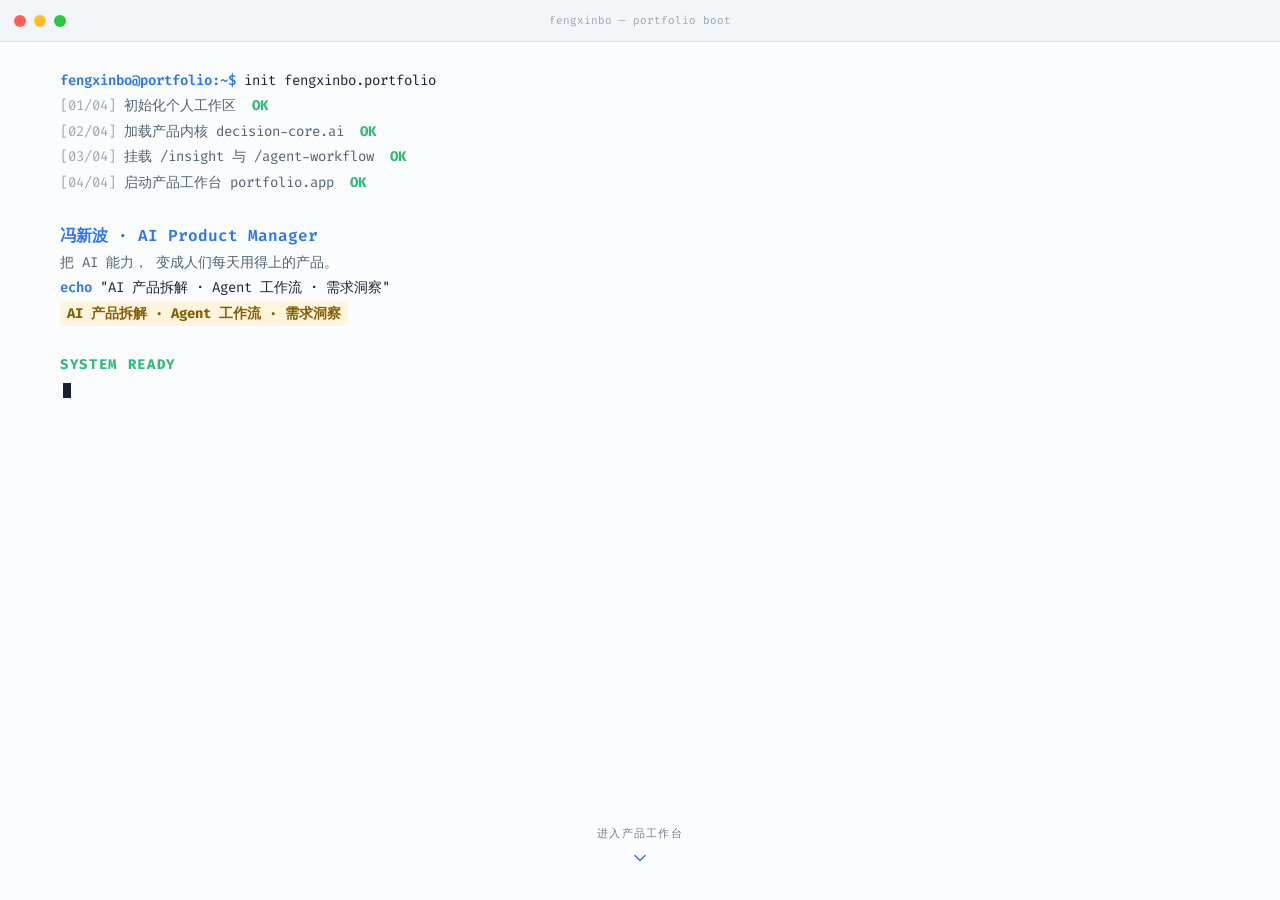
==== commit 1a288df2: "feat: add editable portfolio admin" ====
--- a/index.html
+++ b/index.html
@@ -32,7 +32,7 @@
 
     <div class="site-shell" id="workspace">
       <header class="os-header">
-        <button class="os-mark" type="button" data-open-view="about" aria-label="返回关于页面"><span>fengxinbo</span><i aria-hidden="true"></i></button>
+        <button class="os-mark" type="button" data-open-view="about" aria-label="返回关于页面"><span id="site-handle">fengxinbo</span><i aria-hidden="true"></i></button>
         <p class="os-context" id="os-context">AI PRODUCT MANAGER / ABOUT</p>
       </header>
 
@@ -58,26 +58,26 @@
                   <svg class="portrait-rope" viewBox="0 0 104 166" preserveAspectRatio="none" aria-hidden="true"><path d="M52 -86 C52 -48 52 -24 52 0" /></svg>
                   <div class="portrait-drag-layer" id="portrait-drag-layer" aria-label="可拖动的个人头像卡">
                     <span class="portrait-clip" aria-hidden="true"><svg width="25" height="30" viewBox="0 0 25 30"><path d="M7 9.5V6.8a5.5 5.5 0 0 1 11 0v12.5a7.2 7.2 0 0 1-14.4 0V7.6" /></svg></span>
-                    <figure class="portrait-card"><img src="avatar.svg" alt="冯新波个人头像" /><figcaption>FENG XINBO / AI PM</figcaption></figure>
+                    <figure class="portrait-card"><img id="profile-avatar" src="avatar.svg" alt="冯新波个人头像" /><figcaption id="profile-avatar-caption">FENG XINBO / AI PM</figcaption></figure>
                   </div>
                 </div>
-                <p class="section-kicker">PROFILE / 2026</p>
+                <p class="section-kicker" id="profile-label">PROFILE / 2026</p>
                 <h1 id="about-title">冯新波</h1>
-                <p class="role-title">AI 产品经理</p>
+                <p class="role-title" id="profile-role">AI 产品经理</p>
                 <span class="identity-rule" aria-hidden="true"></span>
-                <p class="hero-statement">把 AI 能力，<br />变成人们每天用得上的产品。</p>
-                <p class="proof-line"><svg width="16" height="16" viewBox="0 0 24 24" aria-hidden="true"><path d="m5 12 4 4 10-10" /></svg>AI 产品拆解 · Agent 工作流 · 需求洞察</p>
-                <p class="handwritten-formula" aria-label="技术理解乘用户洞察乘商业判断"><span>技术理解</span><b>×</b><span>用户洞察</span><b>×</b><span>商业判断</span></p>
+                <p class="hero-statement" id="profile-statement">把 AI 能力，<br />变成人们每天用得上的产品。</p>
+                <p class="proof-line"><svg width="16" height="16" viewBox="0 0 24 24" aria-hidden="true"><path d="m5 12 4 4 10-10" /></svg><span id="profile-skills">AI 产品拆解 · Agent 工作流 · 需求洞察</span></p>
+                <p class="handwritten-formula" id="profile-formula" aria-label="技术理解乘用户洞察乘商业判断"><span>技术理解</span><b>×</b><span>用户洞察</span><b>×</b><span>商业判断</span></p>
                 <div class="hero-actions">
-                  <button class="primary-action" type="button" data-open-view="work">查看产品案例 <svg width="17" height="17" viewBox="0 0 24 24" aria-hidden="true"><path d="M5 12h14M14 7l5 5-5 5" /></svg></button>
-                  <button class="text-action" type="button" data-open-view="notes">阅读最新文章 →</button>
+                  <button class="primary-action" type="button" data-open-view="work"><span id="work-action-label">查看产品案例</span> <svg width="17" height="17" viewBox="0 0 24 24" aria-hidden="true"><path d="M5 12h14M14 7l5 5-5 5" /></svg></button>
+                  <button class="text-action" type="button" data-open-view="notes"><span id="notes-action-label">阅读最新文章</span> →</button>
                 </div>
               </div>
 
               <div class="decision-system">
-                <div class="system-heading"><span></span><h2>PRODUCT DECISION SYSTEM</h2><span></span></div>
+                <div class="system-heading"><span></span><h2 id="decision-heading">PRODUCT DECISION SYSTEM</h2><span></span></div>
                 <div class="decision-network">
-                  <div class="decision-core" aria-hidden="true"><svg width="37" height="37" viewBox="0 0 24 24"><path d="M9 4h6v3h3v5h-3v3H9v-3H6V7h3z" /><path d="M10 18h4M12 15v3" /></svg><strong>产品定义</strong><small>DECISION CORE</small></div>
+                  <div class="decision-core" aria-hidden="true"><svg width="37" height="37" viewBox="0 0 24 24"><path d="M9 4h6v3h3v5h-3v3H9v-3H6V7h3z" /><path d="M10 18h4M12 15v3" /></svg><strong id="decision-center-title">产品定义</strong><small id="decision-center-label">DECISION CORE</small></div>
                   <button class="decision-lane is-selected" type="button" data-lane="scene" aria-pressed="true">
                     <span class="map-node"><i class="node-icon"><svg viewBox="0 0 24 24"><circle cx="12" cy="8" r="3" /><path d="M5 19c.8-3.7 3.1-5.6 7-5.6s6.2 1.9 7 5.6" /></svg></i><span><small>INPUT 01</small><strong>用户场景</strong></span></span><i class="signal-path" aria-hidden="true">›</i><span></span><i class="signal-path reverse" aria-hidden="true">›</i><span class="map-node"><i class="node-icon"><svg viewBox="0 0 24 24"><path d="M4 17 9 12l3 3 7-8" /><path d="M15 7h4v4" /></svg></i><span><small>OUTPUT 01</small><strong>可用体验</strong></span></span>
                   </button>
@@ -93,14 +93,14 @@
             </section>
 
             <section class="workspace-view work-view" id="view-work" data-view-panel="work" aria-labelledby="work-title">
-              <div class="detail-heading"><p class="section-kicker">SELECTED WORK</p><h1 id="work-title">AI 产品、工具与持续实践</h1><p>把判断变成可以运行、可以验证、可以继续迭代的产品与内容。</p><a class="inline-link" href="https://github.com/fengxinbo558" target="_blank" rel="noopener">查看 GitHub 全部项目 ↗</a></div>
+              <div class="detail-heading"><p class="section-kicker" id="work-kicker">SELECTED WORK</p><h1 id="work-title">AI 产品、工具与持续实践</h1><p id="work-description">把判断变成可以运行、可以验证、可以继续迭代的产品与内容。</p><a class="inline-link" id="work-overview-link" href="https://github.com/fengxinbo558" target="_blank" rel="noopener"><span>查看 GitHub 全部项目</span> ↗</a></div>
               <div class="work-browser">
-                <div class="work-list" role="tablist" aria-label="项目列表">
+                <div class="work-list" id="work-list" role="tablist" aria-label="项目列表">
                   <button class="is-selected" type="button" role="tab" data-project="sound" aria-selected="true" aria-controls="project-sound"><span>01</span><strong>声音导演</strong><svg viewBox="0 0 24 24" aria-hidden="true"><path d="M5 12h14M14 7l5 5-5 5" /></svg></button>
                   <button type="button" role="tab" data-project="github" aria-selected="false" aria-controls="project-github" tabindex="-1"><span>02</span><strong>GitHub 开源主页</strong><svg viewBox="0 0 24 24" aria-hidden="true"><path d="M5 12h14M14 7l5 5-5 5" /></svg></button>
                   <button type="button" role="tab" data-project="channel" aria-selected="false" aria-controls="project-channel" tabindex="-1"><span>03</span><strong>AI 超人强</strong><svg viewBox="0 0 24 24" aria-hidden="true"><path d="M5 12h14M14 7l5 5-5 5" /></svg></button>
                 </div>
-                <div class="work-details">
+                <div class="work-details" id="work-details">
                   <article class="project-panel is-selected" id="project-sound" data-project-panel="sound" role="tabpanel"><p class="work-meta">AI PRODUCT / OPEN SOURCE</p><h2>声音导演</h2><p>围绕声音创作与 AI 协作探索的个人项目，把创作需求转化为可执行的产品流程。</p><a class="project-link" href="https://github.com/fengxinbo558/rensheng" target="_blank" rel="noopener">查看项目 <span>↗</span></a><p class="work-status"><i></i>可公开访问</p></article>
                   <article class="project-panel" id="project-github" data-project-panel="github" role="tabpanel" hidden><p class="work-meta">BUILD IN PUBLIC</p><h2>GitHub 开源主页</h2><p>持续公开个人项目、实验与工作流，让产品思考留下可以复用和验证的版本记录。</p><a class="project-link" href="https://github.com/fengxinbo558" target="_blank" rel="noopener">访问 GitHub <span>↗</span></a><p class="work-status"><i></i>持续更新</p></article>
                   <article class="project-panel" id="project-channel" data-project-panel="channel" role="tabpanel" hidden><p class="work-meta">WRITING / AI PRODUCT</p><h2>AI 超人强</h2><p>记录 AI 产品拆解、Agent 工作流与真实使用体验，把一次判断沉淀成可讨论的公开内容。</p><a class="project-link" href="https://mp.weixin.qq.com/s/t1m4CRxeSTAquwfZ5ij9jw" target="_blank" rel="noopener">阅读公众号文章 <span>↗</span></a><p class="work-status"><i></i>持续写作</p></article>
@@ -109,8 +109,8 @@
             </section>
 
             <section class="workspace-view notes-view" id="view-notes" data-view-panel="notes" aria-labelledby="notes-title">
-              <div class="detail-heading"><p class="section-kicker">PUBLIC NOTES</p><h1 class="notes-title" id="notes-title">关于 AI 产品的公开笔记</h1><p>从产品入口、知识管理到 AI 分身，记录判断形成的过程。</p><button class="text-action notes-contact" type="button" data-open-view="contact">交流一个具体问题 →</button></div>
-              <div class="notes-grid">
+              <div class="detail-heading"><p class="section-kicker" id="notes-kicker">PUBLIC NOTES</p><h1 class="notes-title" id="notes-title">关于 AI 产品的公开笔记</h1><p id="notes-description">从产品入口、知识管理到 AI 分身，记录判断形成的过程。</p><button class="text-action notes-contact" type="button" data-open-view="contact"><span id="notes-contact-label">交流一个具体问题</span> →</button></div>
+              <div class="notes-grid" id="notes-grid">
                 <a class="note-card" href="https://mp.weixin.qq.com/s/vXqV_QBgE5vNep-U0-KMqw" target="_blank" rel="noopener"><span class="note-cover cover-entry" aria-hidden="true"><i>DEFAULT<br />ENTRY</i><b>CHAT<br />→ WORK</b></span><span class="note-card-body"><small>01 / AI 产品 · 2026.08</small><strong>ChatGPT 不想只和你聊天了：它正在争夺工作的默认入口</strong><span class="note-link">阅读原文 ↗</span></span></a>
                 <a class="note-card" href="https://mp.weixin.qq.com/s/Qb1ArAg-xoccDqcfecveEQ" target="_blank" rel="noopener"><span class="note-cover cover-knowledge" aria-hidden="true"><i>FILES</i><b>≠</b><i>KNOWLEDGE</i></span><span class="note-card-body"><small>02 / 知识库 · 2026.08</small><strong>AI 知识库最大的错觉：资料可以问，不等于知识被管理了</strong><span class="note-link">阅读原文 ↗</span></span></a>
                 <a class="note-card note-card-wide" href="https://mp.weixin.qq.com/s/t1m4CRxeSTAquwfZ5ij9jw" target="_blank" rel="noopener"><span class="note-cover cover-double" aria-hidden="true"><i>ME</i><span></span><i>SECOND ME</i><b>?</b></span><span class="note-card-body"><small>03 / 案例拆解 · 2026.08</small><strong>我养了一个越来越像我的 AI，最后却只敢让它做最简单的事</strong><span class="note-link">阅读原文 ↗</span></span></a>
@@ -118,24 +118,25 @@
             </section>
 
             <section class="workspace-view contact-view" id="view-contact" data-view-panel="contact" aria-labelledby="contact-title">
-              <div class="contact-copy"><p class="section-kicker">OPEN CHANNEL</p><h1 id="contact-title">欢迎因为一个具体问题来找我</h1><p>如果你也在做 AI 产品、Agent 工作流或产品拆解，可以通过 GitHub 或公众号联系我。</p><a class="primary-action" href="https://github.com/fengxinbo558" target="_blank" rel="noopener">在 GitHub 找我 <span>↗</span></a></div>
+              <div class="contact-copy"><p class="section-kicker" id="contact-kicker">OPEN CHANNEL</p><h1 id="contact-title">欢迎因为一个具体问题来找我</h1><p id="contact-description">如果你也在做 AI 产品、Agent 工作流或产品拆解，可以通过 GitHub 或公众号联系我。</p><a class="primary-action" id="contact-primary-link" href="https://github.com/fengxinbo558" target="_blank" rel="noopener"><span id="contact-primary-label">在 GitHub 找我</span> <span>↗</span></a></div>
               <div class="contact-status">
-                <div class="contact-status-heading"><i></i><span>AVAILABLE FOR CONVERSATION</span></div>
-                <div class="contact-channels">
+                <div class="contact-status-heading"><i></i><span id="contact-status-label">AVAILABLE FOR CONVERSATION</span></div>
+                <div class="contact-channels" id="contact-channels">
                   <a href="https://github.com/fengxinbo558" target="_blank" rel="noopener"><span class="channel-icon"><svg viewBox="0 0 24 24" aria-hidden="true"><path d="M8 19c-4 1.2-4-2-5-2.5M16 21v-3.1c0-.9-.3-1.7-.9-2.2 3-.3 6.1-1.5 6.1-6.7 0-1.5-.5-2.7-1.4-3.7.1-.4.6-1.8-.1-3.7 0 0-1.1-.4-3.8 1.4a13 13 0 0 0-6.9 0C6.3 1.2 5.2 1.6 5.2 1.6c-.7 1.9-.2 3.3-.1 3.7C4.2 6.3 3.7 7.5 3.7 9c0 5.2 3.1 6.4 6.1 6.7-.5.4-.8 1-.9 1.8V21" /></svg></span><span><small>GITHUB</small><strong>@fengxinbo558</strong></span><svg viewBox="0 0 24 24" aria-hidden="true"><path d="M7 17 17 7M8 7h9v9" /></svg></a>
                   <a href="https://mp.weixin.qq.com/s/t1m4CRxeSTAquwfZ5ij9jw" target="_blank" rel="noopener"><span class="channel-icon"><svg viewBox="0 0 24 24" aria-hidden="true"><path d="M12.7 12.5c0 3.4-3 6.1-6.6 6.1-.7 0-1.3-.1-1.9-.3L1.5 20l.8-2.5A5.8 5.8 0 0 1 0 12.8c0-3.4 3-6.1 6.6-6.1s6.1 2.3 6.1 5.8Z" /><path d="M10.4 7.3c.9-2.1 3.2-3.6 5.9-3.6 3.5 0 6.4 2.6 6.4 5.8 0 1.7-.8 3.2-2.1 4.3l.7 2.4-2.5-1.4c-.6.2-1.2.3-1.9.3-1.9 0-3.6-.8-4.8-2" /></svg></span><span><small>WECHAT OFFICIAL ACCOUNT</small><strong>AI 超人强</strong></span><svg viewBox="0 0 24 24" aria-hidden="true"><path d="M7 17 17 7M8 7h9v9" /></svg></a>
                 </div>
-                <p class="response-note"><span>STATUS</span><b>优先回复具体、清楚的问题</b></p>
+                <p class="response-note"><span id="contact-response-label">STATUS</span><b id="contact-response-text">优先回复具体、清楚的问题</b></p>
               </div>
             </section>
           </div>
         </main>
       </div>
 
-      <footer class="terminal-strip"><p><b>fengxinbo@portfolio</b>:~$ <span id="footer-command">open about</span></p><span class="system-status"><i></i> SYSTEM ONLINE · <span id="year"></span></span></footer>
+      <footer class="terminal-strip"><p><b id="footer-handle">fengxinbo@portfolio</b>:~$ <span id="footer-command">open about</span></p><a class="edit-content-link" href="admin/" target="_blank" rel="noopener" aria-label="打开个人主页编辑后台">⚙ 编辑内容</a><span class="system-status"><i></i> SYSTEM ONLINE · <span id="year"></span></span></footer>
     </div>
 
     <noscript><style>.workspace-view{display:grid!important;border-bottom:1px solid #dce3e9}.site-shell{position:relative!important;min-height:100vh;overflow:visible!important}.workspace-stage{height:auto!important}.main-window{overflow:visible!important}</style></noscript>
+    <script src="content-model.js"></script>
     <script src="script.js"></script>
   </body>
 </html>
--- a/styles.css
+++ b/styles.css
@@ -204,7 +204,7 @@
 .identity-panel h1 { max-width: 270px; font-size: clamp(46px, 4.45vw, 66px); font-weight: 700; line-height: 1.04; letter-spacing: -.05em; }
 .role-title { margin-top: 11px; color: var(--blue); font-family: var(--mono); font-size: clamp(18px, 1.7vw, 22px); letter-spacing: .02em; }
 .identity-rule { width: 28px; height: 3px; margin: 22px 0 24px; border-radius: 3px; background: var(--blue); }
-.hero-statement { font-size: clamp(20px, 1.75vw, 25px); font-weight: 500; line-height: 1.65; letter-spacing: -.02em; }
+.hero-statement { font-size: clamp(20px, 1.75vw, 25px); font-weight: 500; line-height: 1.65; letter-spacing: -.02em; white-space: pre-line; }
 .proof-line { display: flex; align-items: center; gap: 8px; margin-top: 18px; color: var(--muted); font-size: 12px; }
 .proof-line svg { flex: none; color: var(--green); }
 .handwritten-formula { display: flex; align-items: baseline; gap: clamp(7px, .8vw, 12px); margin-top: 19px; color: #2463b7; font-family: var(--hand); font-size: clamp(18px, 1.55vw, 25px); font-weight: 700; line-height: 1; letter-spacing: -.035em; transform: rotate(-1.4deg); }
@@ -222,7 +222,7 @@
 .portrait-rope path { fill: none; stroke: #87939f; stroke-width: 1.35; filter: drop-shadow(0 1px 0 rgba(255, 255, 255, .7)); }
 .portrait-card { position: relative; overflow: hidden; width: 104px; height: 150px; padding: 5px 5px 25px; border: 1px solid #d6dde4; border-radius: 4px; background: #fff; box-shadow: 0 10px 24px rgba(42, 57, 72, .14); }
 .portrait-card img { width: 100%; height: 119px; object-fit: cover; filter: saturate(.88) contrast(.98); }
-.portrait-card.portrait-fallback::before { display: grid; width: 100%; height: 119px; place-items: center; background: var(--blue-soft); color: var(--ink); content: "冯"; font-size: 48px; font-weight: 700; }
+.portrait-card.portrait-fallback::before { display: grid; width: 100%; height: 119px; place-items: center; background: var(--blue-soft); color: var(--ink); content: var(--portrait-initial, "冯"); font-size: 48px; font-weight: 700; }
 .portrait-card figcaption { position: absolute; right: 8px; bottom: 7px; left: 8px; color: #6f7b87; font-family: var(--mono); font-size: 7px; letter-spacing: .05em; text-align: center; }
 .portrait-clip { position: absolute; z-index: 2; top: -8px; left: 50%; color: #697786; transform: translateX(-50%) rotate(8deg); }
 .site-shell.is-live .portrait-rig { animation: portrait-drop .9s cubic-bezier(.18, .82, .28, 1.08) .45s both; }
@@ -271,6 +271,8 @@
 .work-list button svg { width: 17px; color: var(--faint); }
 .work-list button.is-selected { background: var(--blue-soft); color: var(--blue); }
 .work-list button.is-selected svg { color: var(--blue); }
+.project-arrow { color: var(--faint); font-size: 16px; }
+.work-list button.is-selected .project-arrow { color: var(--blue); }
 .work-details { min-width: 0; }
 .project-panel { display: flex; height: 100%; flex-direction: column; justify-content: center; padding: 34px; animation: view-swap .38s ease both; }
 .work-meta { color: var(--blue); font-family: var(--mono); font-size: 9px; letter-spacing: .12em; }
@@ -299,6 +301,16 @@
 .cover-double i { z-index: 1; font-size: 10px; font-style: normal; }
 .cover-double > span { z-index: 1; width: 38px; border-top: 1px dashed var(--amber); }
 .cover-double b { z-index: 1; color: var(--amber); font-size: 30px; }
+.cover-blue { gap: 20px; background: linear-gradient(135deg, #dbe9ff, #f5f9ff); }
+.cover-green { gap: 20px; background: linear-gradient(135deg, #e6f6ee, #fbfdfc); }
+.cover-amber { gap: 20px; background: linear-gradient(135deg, #fff3d8, #fffaf0); }
+.cover-blue i, .cover-green i, .cover-amber i,
+.cover-blue b, .cover-green b, .cover-amber b { position: relative; z-index: 1; max-width: 46%; font-style: normal; white-space: pre-line; }
+.cover-blue i, .cover-green i, .cover-amber i { font-size: 9px; line-height: 1.45; }
+.cover-blue b, .cover-green b, .cover-amber b { font-size: 17px; line-height: 1.25; }
+.cover-blue b { color: var(--blue); }
+.cover-green b { color: var(--green); }
+.cover-amber b { color: var(--amber); }
 .note-card-body { display: flex; min-height: 116px; flex: 1; flex-direction: column; padding: 13px 15px 14px; }
 .note-card-body small { color: var(--faint); font-family: var(--mono); font-size: 7px; letter-spacing: .1em; }
 .note-card-body strong { margin-top: 7px; font-size: clamp(12px, .95vw, 14px); line-height: 1.48; }
@@ -314,6 +326,8 @@
 .contact-channels a:hover { color: var(--blue); transform: translateX(3px); }
 .channel-icon { display: grid; width: 36px; height: 36px; place-items: center; border-radius: 10px; background: var(--blue-soft); color: var(--blue); }
 .channel-icon svg { width: 21px; height: 21px; }
+.channel-icon-text { font-family: var(--mono); font-size: 10px; font-weight: 700; }
+.channel-arrow { color: var(--faint); font-size: 17px; }
 .contact-channels a > span:nth-child(2) { min-width: 0; }
 .contact-channels small { display: block; color: var(--faint); font-family: var(--mono); font-size: 8px; letter-spacing: .1em; }
 .contact-channels strong { display: block; overflow: hidden; margin-top: 4px; font-size: 13px; text-overflow: ellipsis; white-space: nowrap; }
@@ -321,11 +335,16 @@
 .response-note { display: flex; align-items: center; justify-content: space-between; gap: 12px; margin-top: 28px; color: var(--muted); font-size: 12px; }
 .response-note span { color: var(--green); font-family: var(--mono); font-size: 8px; letter-spacing: .12em; }
 .response-note b { font-weight: 500; }
+.contact-empty, .content-empty { display: grid; min-height: 150px; place-items: center; padding: 24px; color: var(--muted); font-size: 13px; text-align: center; }
+.contact-empty { min-height: 100px; border-top: 1px solid var(--line); }
+.is-disabled { cursor: not-allowed !important; opacity: .55; pointer-events: none; }
 
 .terminal-strip { display: flex; min-width: 0; align-items: center; justify-content: space-between; padding: 0 26px; border: 1px solid var(--line-strong); border-radius: 10px; background: rgba(255, 255, 255, .62); color: #263544; font-family: var(--mono); font-size: 13px; }
 .terminal-strip b { color: var(--green); font-weight: 600; }
 .system-status { display: inline-flex; align-items: center; gap: 10px; color: var(--green); font-size: 10px; letter-spacing: .08em; }
 .system-status > i { width: 8px; height: 8px; border-radius: 50%; background: var(--green); box-shadow: 0 0 0 5px rgba(51, 184, 121, .1); }
+.edit-content-link { display: inline-flex; align-items: center; gap: 6px; padding: 7px 10px; border: 1px solid var(--line); border-radius: 7px; background: rgba(255, 255, 255, .7); color: var(--muted); font-size: 9px; letter-spacing: .04em; transition: border-color .2s ease, color .2s ease, background .2s ease; }
+.edit-content-link:hover { border-color: rgba(46, 117, 232, .28); background: var(--blue-soft); color: var(--blue); }
 
 @keyframes boot-line { from { opacity: 0; transform: translateY(4px); } to { opacity: 1; transform: none; } }
 @keyframes cursor-blink { 0%, 48% { opacity: 1; } 49%, 100% { opacity: 0; } }
@@ -422,6 +441,8 @@
   .map-node small { font-size: 6px; }
   .decision-explainer { margin-top: -28px; margin-bottom: 22px; font-size: 10px; }
   .terminal-strip { padding-inline: 13px; font-size: 9px; }
+  .terminal-strip > p { display: none; }
+  .edit-content-link { padding-inline: 9px; }
   .system-status { font-size: 8px; }
   .terminal-body { padding: 16px 14px 90px; font-size: 12px; }
   .terminal-titlebar { grid-template-columns: 1fr auto; }
